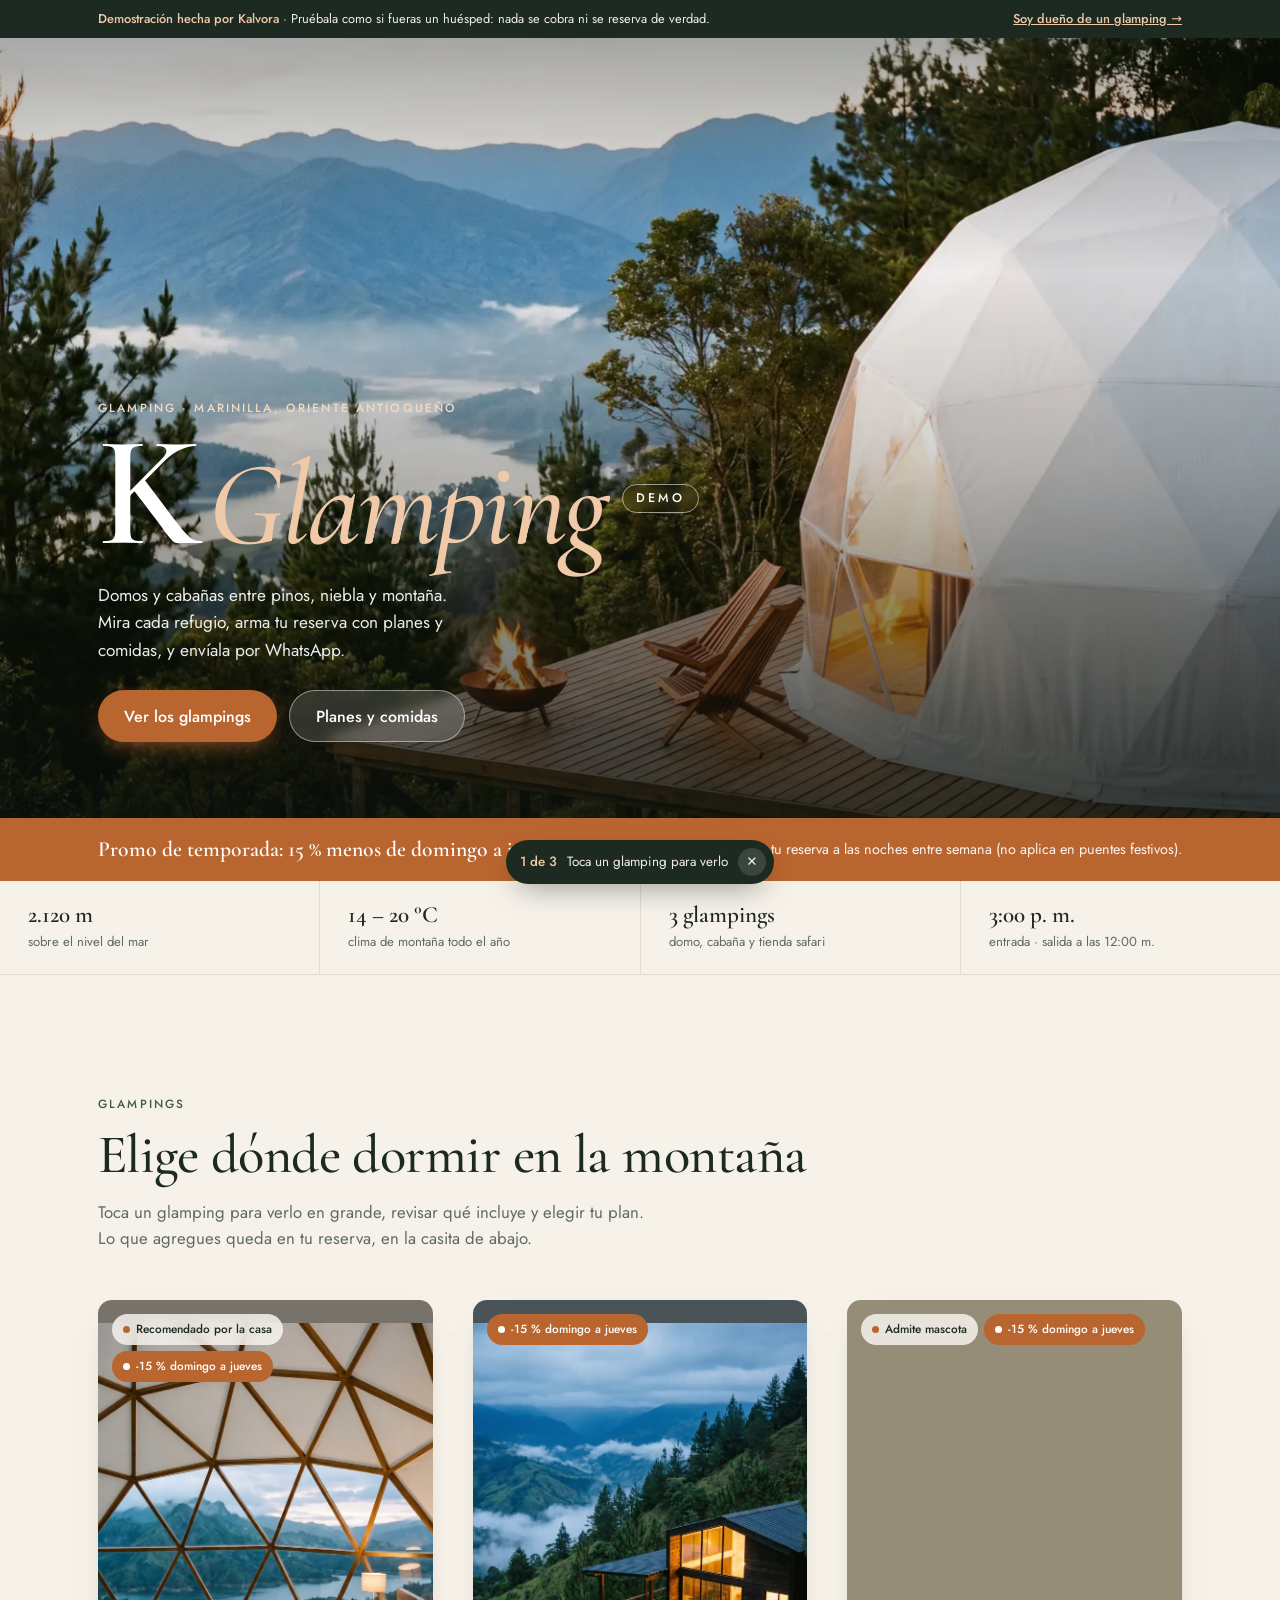
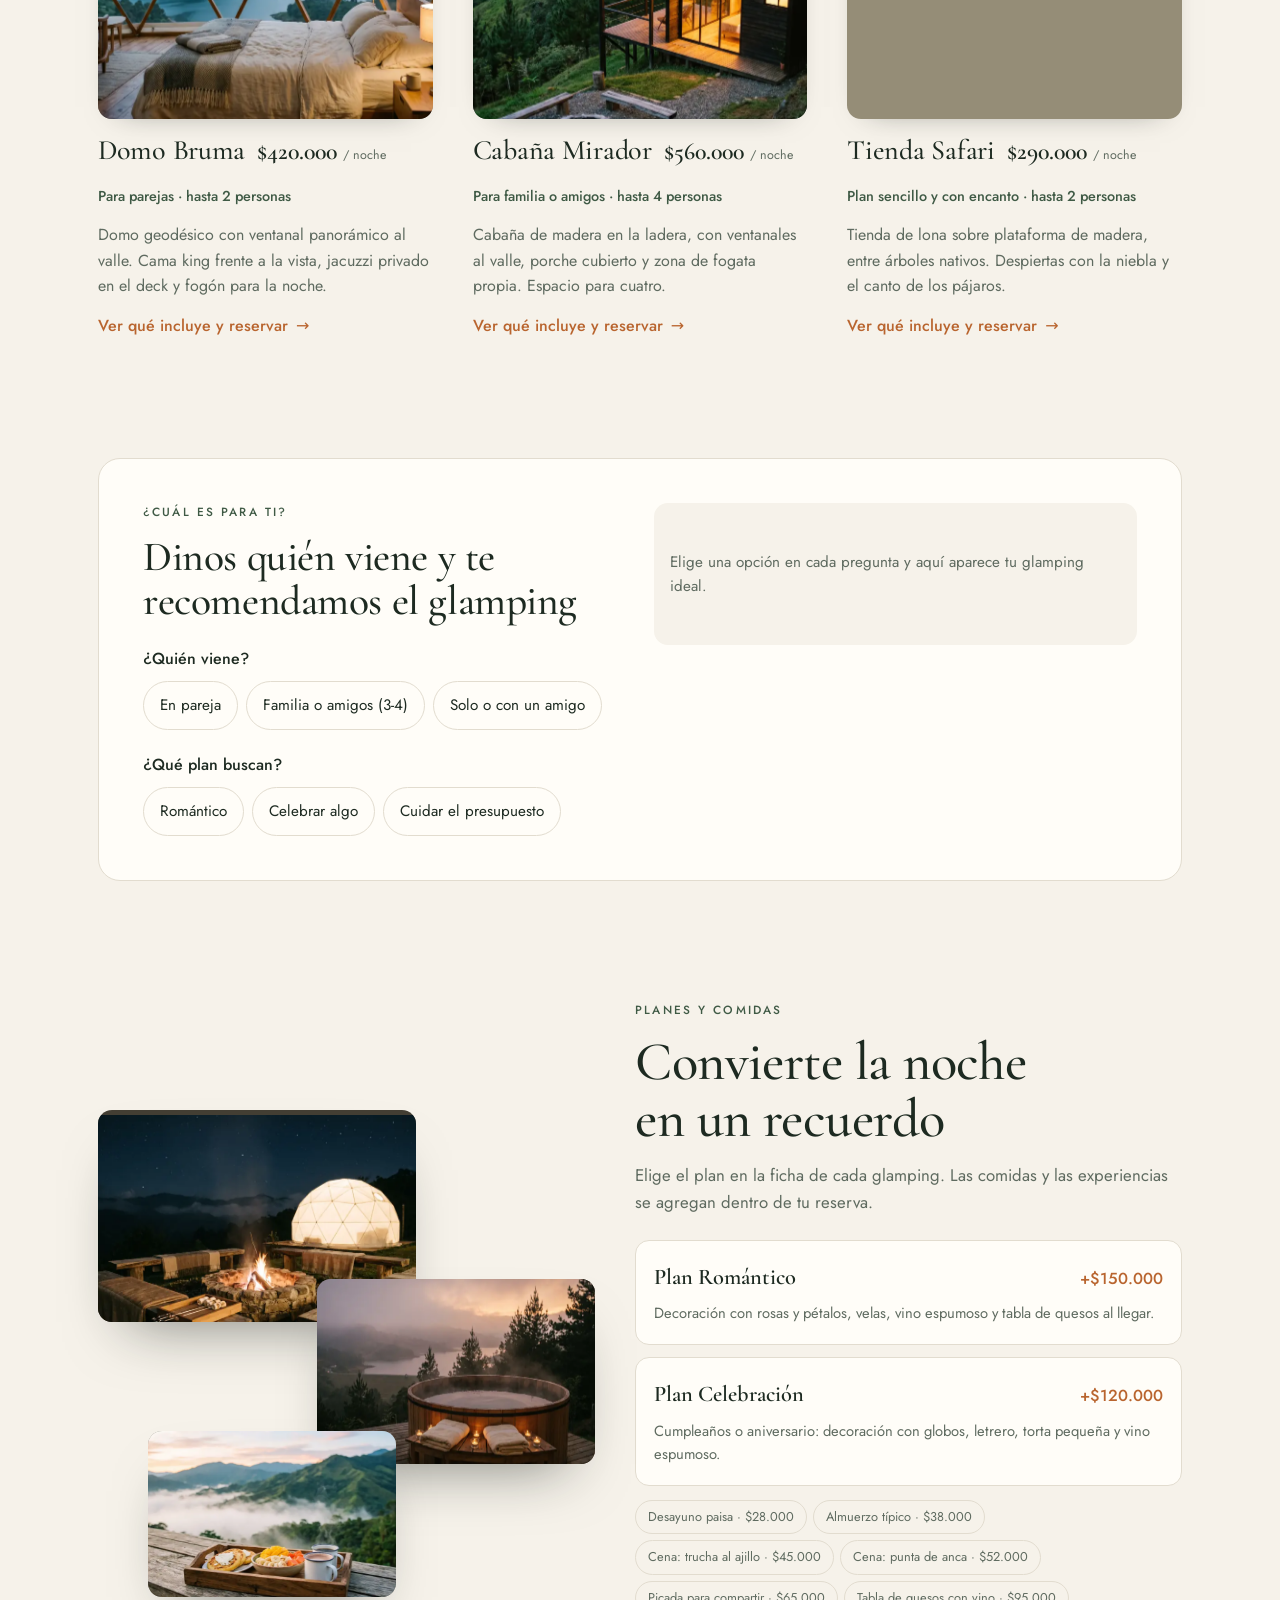
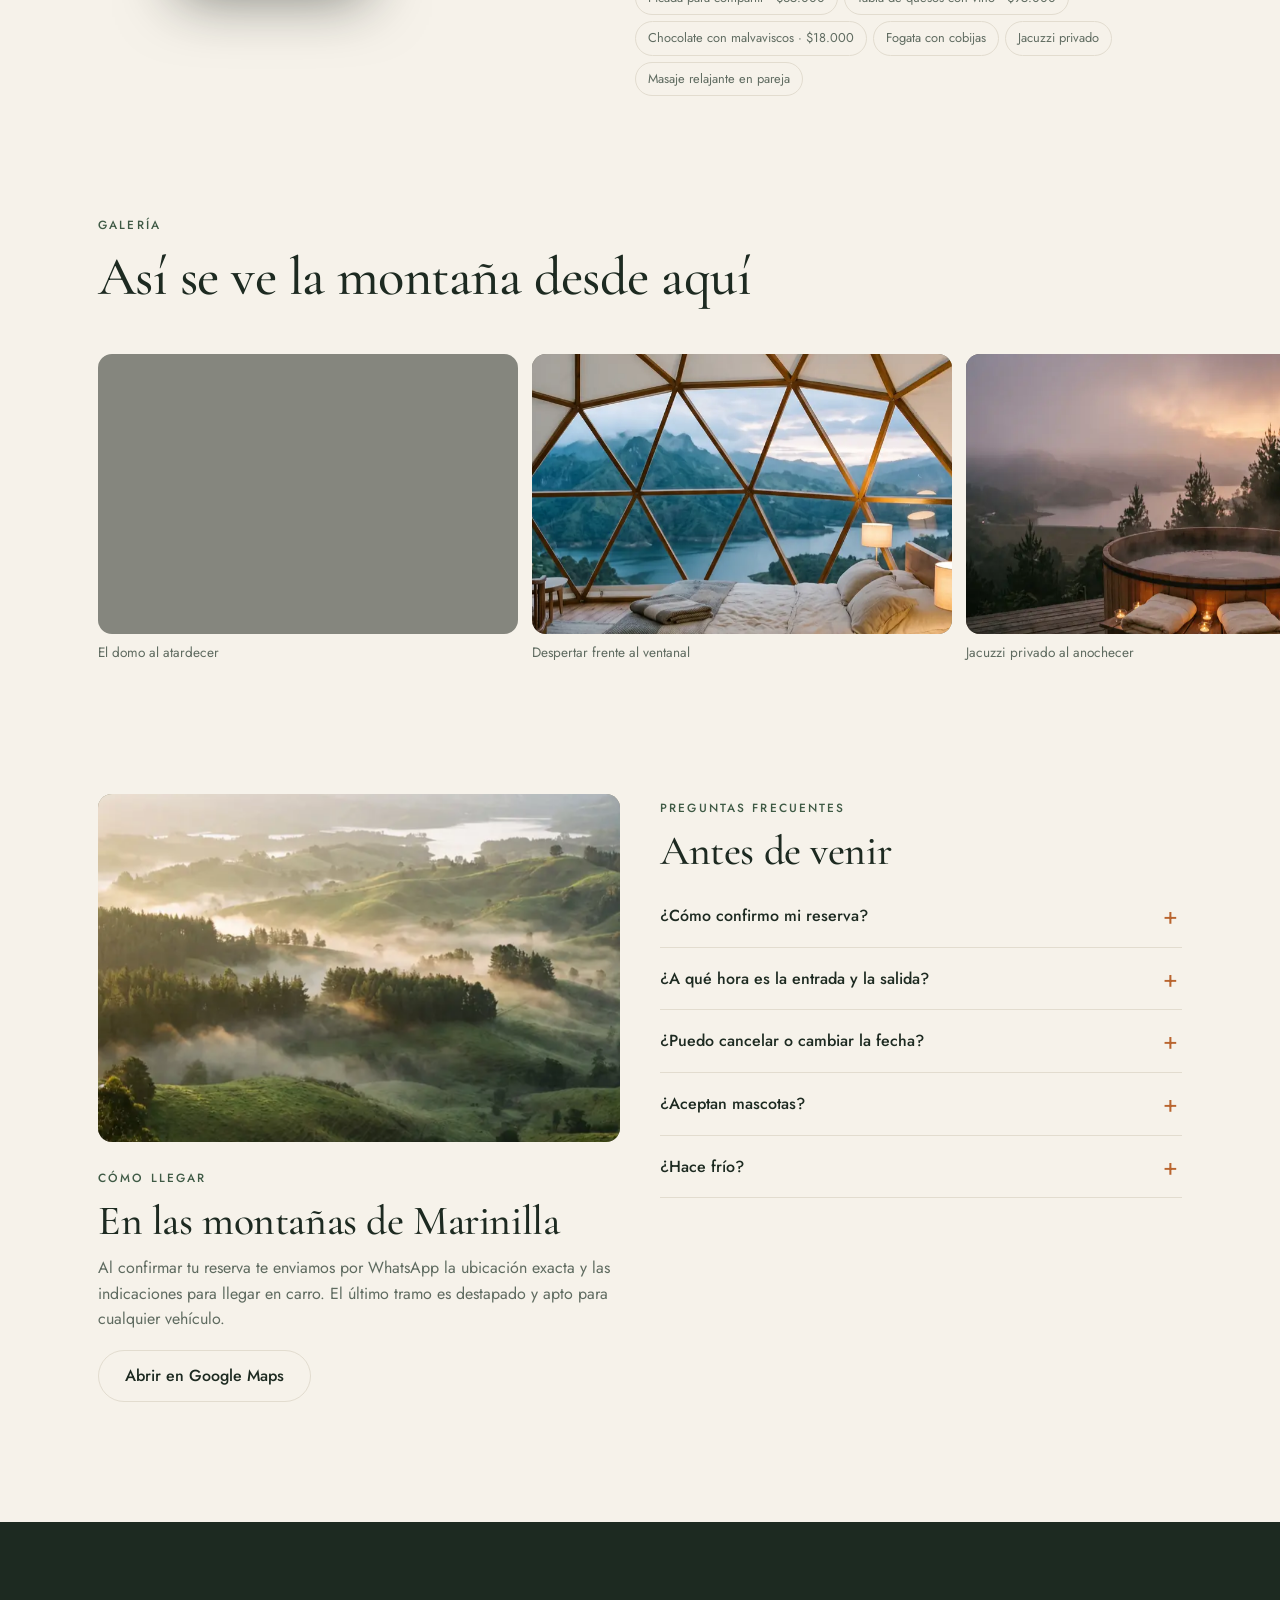
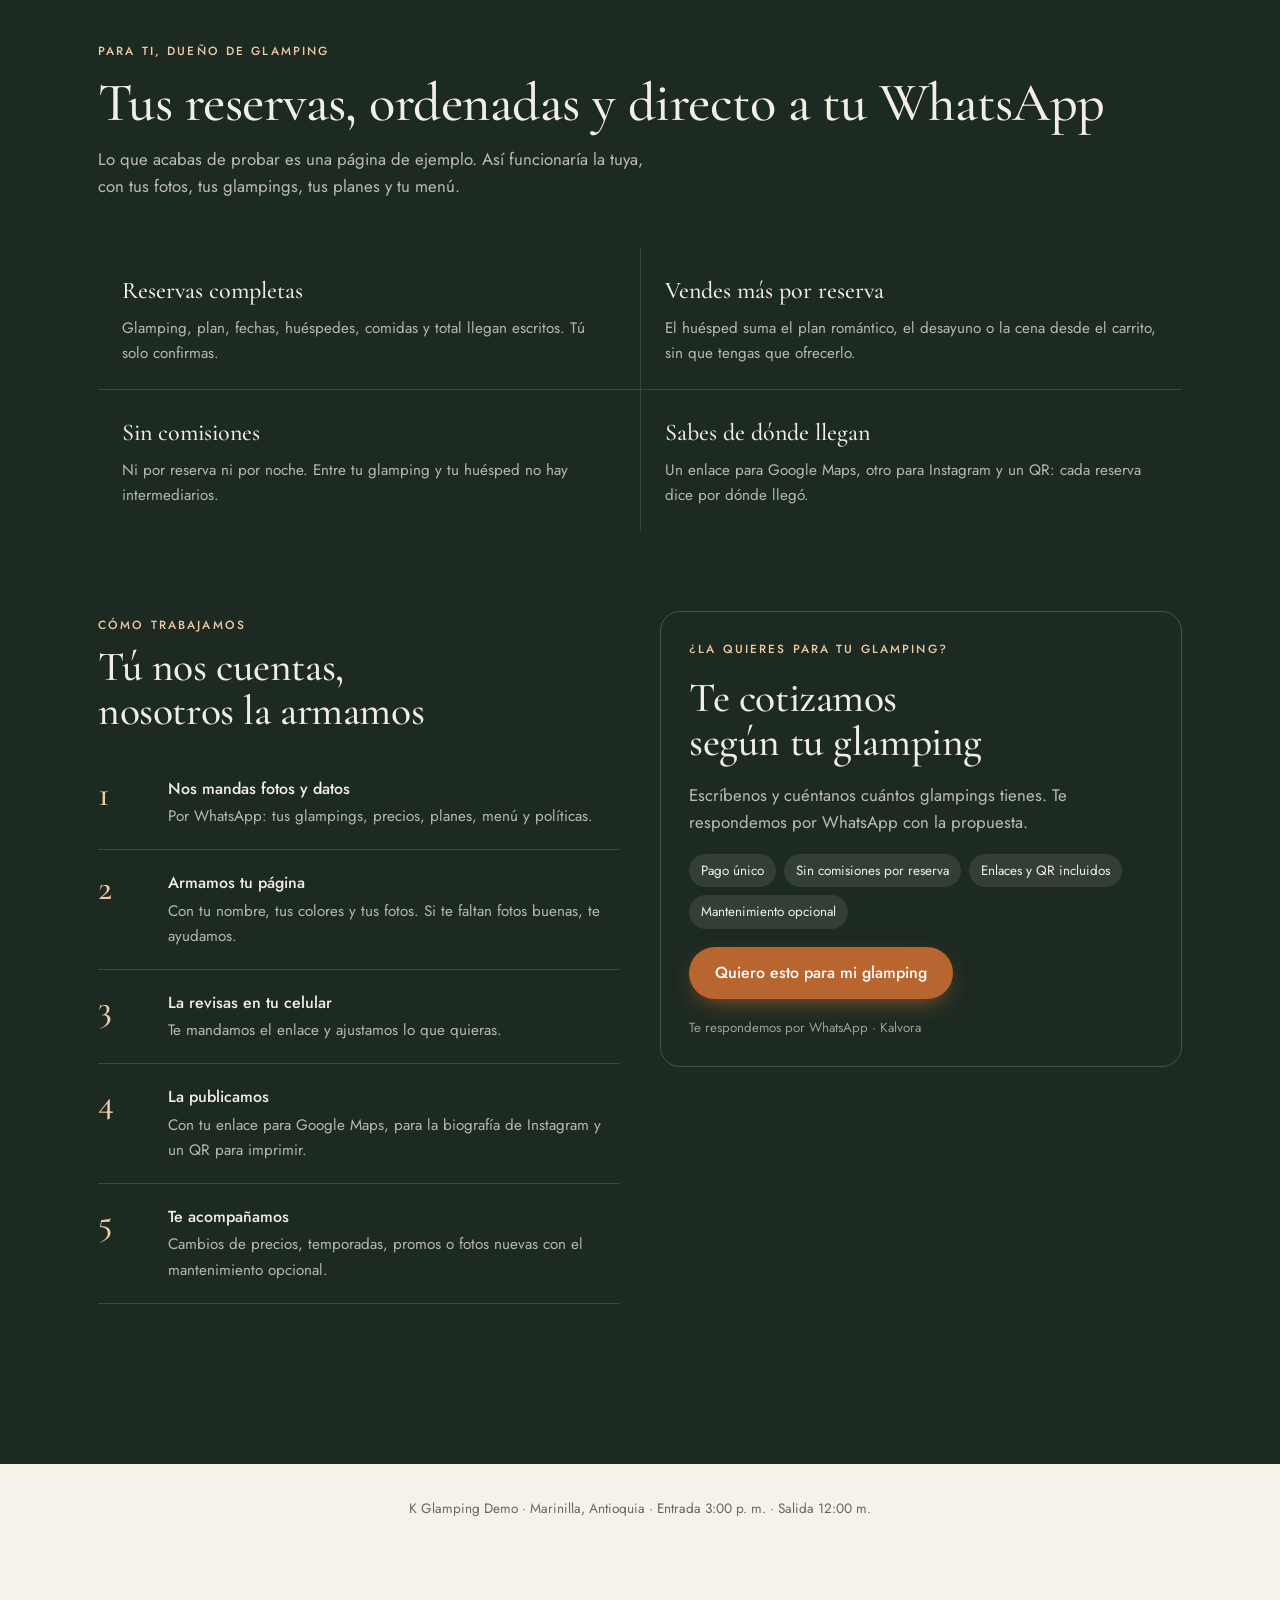
==== index.html @ 1ca3d1c3 "K Glamping Demo" ====
<!doctype html>
<html lang="es">
<head>
<meta charset="utf-8">
<meta name="viewport" content="width=device-width,initial-scale=1,viewport-fit=cover">
<title>K Glamping Demo · Domos y cabañas en Marinilla</title>
<meta name="description" content="Domos y cabañas entre montañas y niebla en Marinilla, Antioquia. Mira cada glamping, arma tu reserva con planes y comidas, y envíala por WhatsApp.">
<meta name="robots" content="noindex">
<meta name="theme-color" content="#1d2a21">
<meta property="og:type" content="website">
<meta property="og:locale" content="es_CO">
<meta property="og:title" content="K Glamping Demo · Domos y cabañas en Marinilla">
<meta property="og:description" content="Domo, cabaña o tienda safari entre pinos y niebla. Elige tu glamping, tu plan y tus comidas, y reserva por WhatsApp.">
<meta property="og:url" content="https://juanj081920-boop.github.io/k-glamping-demo/">
<meta property="og:image" content="https://juanj081920-boop.github.io/k-glamping-demo/fotos/portada-1600.webp">
<meta name="twitter:card" content="summary_large_image">
<link rel="preload" as="image" href="fotos/portada-800.webp" imagesrcset="fotos/portada-800.webp 800w, fotos/portada-1600.webp 1600w" imagesizes="100vw" fetchpriority="high">
<link rel="preload" as="font" type="font/woff2" href="fuentes/cormorant-garamond-latin-500-normal.woff2" crossorigin>
<link rel="preload" as="font" type="font/woff2" href="fuentes/jost-latin-400-normal.woff2" crossorigin>
<style>
@font-face{font-family:'Cormorant';font-weight:500;font-style:normal;font-display:swap;src:url(fuentes/cormorant-garamond-latin-500-normal.woff2) format('woff2')}
@font-face{font-family:'Cormorant';font-weight:500;font-style:italic;font-display:swap;src:url(fuentes/cormorant-garamond-latin-500-italic.woff2) format('woff2')}
@font-face{font-family:'Cormorant';font-weight:600;font-style:normal;font-display:swap;src:url(fuentes/cormorant-garamond-latin-600-normal.woff2) format('woff2')}
@font-face{font-family:'Jost';font-weight:400;font-style:normal;font-display:swap;src:url(fuentes/jost-latin-400-normal.woff2) format('woff2')}
@font-face{font-family:'Jost';font-weight:500;font-style:normal;font-display:swap;src:url(fuentes/jost-latin-500-normal.woff2) format('woff2')}

/* Concepto: vitrina de glampings (papel cálido y verde de montaña); cada uno se levanta y se abre en grande; la reserva vive en un carrito con forma de casita */
:root{
  --bg:#f6f2ea; --surface:#fffdf8; --ink:#1d2a21; --muted:#5f6b60; --line:#e2dccf;
  --forest:#1d2a21; --moss:#3f5a45; --ember:#b9652f; --ember-soft:#f4e4d6; --on-dark:#f3eee4;
  --ok:#2f6b47; --bad:#a3402f; --glass:rgba(255,253,248,.78); --glass-line:rgba(29,42,33,.12);
  --f-display:'Cormorant','Cormorant Garamond',Georgia,'Times New Roman',serif;
  --f-body:'Jost','Segoe UI',system-ui,-apple-system,sans-serif;
  --r:14px; --pad:max(18px,env(safe-area-inset-left,0px)); --padr:max(18px,env(safe-area-inset-right,0px));
  --ease-out:cubic-bezier(.16,1,.3,1); --ease-pop:cubic-bezier(.34,1.56,.64,1);
  color-scheme:light;
}
@media (prefers-color-scheme:dark){:root{
  --bg:#121813; --surface:#1a221c; --ink:#ece6da; --muted:#a3ab9f; --line:#2c372e;
  --moss:#8fb197; --ember:#e08a52; --ember-soft:#3a2618; --ok:#7cc29a; --bad:#ef8a75;
  --glass:rgba(26,34,28,.8); --glass-line:rgba(236,230,218,.14); color-scheme:dark}}
*{box-sizing:border-box}
html{-webkit-text-size-adjust:100%;scroll-behavior:smooth}
body{margin:0;background:var(--bg);color:var(--ink);font:400 16px/1.6 var(--f-body);-webkit-font-smoothing:antialiased;overflow-x:hidden}
body.fijo{overflow:hidden}
img{max-width:100%;display:block}
h1,h2,h3{font-family:var(--f-display);font-weight:500;line-height:1.05;margin:0;text-wrap:balance;letter-spacing:-.01em}
h2{font-size:clamp(2.1rem,7vw,3.4rem)}
h3{font-size:1.75rem}
p{margin:0}
a{color:inherit}
button{font:inherit;color:inherit}
:focus-visible{outline:2px solid var(--ember);outline-offset:3px;border-radius:6px}
.wrap{max-width:1120px;margin:0 auto;padding-left:var(--pad);padding-right:var(--padr)}
.eyebrow{font-size:.74rem;letter-spacing:.18em;text-transform:uppercase;color:var(--moss);font-weight:500}
.lead{color:var(--muted);max-width:56ch;font-size:1.05rem}
section{padding-block:clamp(64px,11vw,120px)}
.head{display:flex;flex-direction:column;gap:14px;margin-bottom:clamp(28px,5vw,48px)}
.btn{display:inline-flex;align-items:center;justify-content:center;gap:10px;min-height:52px;padding:0 26px;border-radius:999px;border:0;cursor:pointer;font-weight:500;text-decoration:none;transition:transform .2s ease,box-shadow .2s ease}
.btn:active{transform:scale(.97)}
.btn-main{background:var(--ember);color:#fff;box-shadow:0 8px 24px -10px var(--ember)}
.btn-ghost{background:rgba(255,255,255,.14);color:#fff;border:1px solid rgba(255,255,255,.45);backdrop-filter:blur(6px)}
.btn-line{background:transparent;border:1px solid var(--line);color:var(--ink)}
.btn-dark{background:var(--forest);color:var(--on-dark)}
.ico{width:20px;height:20px;flex:none}
.chk{list-style:none;margin:0;padding:0;display:grid;gap:8px}
.chk li{display:grid;grid-template-columns:20px 1fr;gap:10px;align-items:start}
.chk li::before{content:"";width:18px;height:18px;margin-top:3px;border-radius:50%;background:var(--ember-soft) url("data:image/svg+xml,%3Csvg xmlns='http://www.w3.org/2000/svg' viewBox='0 0 24 24' fill='none' stroke='%23b9652f' stroke-width='3' stroke-linecap='round' stroke-linejoin='round'%3E%3Cpath d='M6 12.5l4 4L18 8'/%3E%3C/svg%3E") center/12px no-repeat}

/* Barra de demo */
.demo-bar{background:var(--forest);color:var(--on-dark);font-size:.8rem;padding-block:9px;padding-top:calc(9px + env(safe-area-inset-top,0px))}
.demo-bar .wrap{display:flex;justify-content:space-between;align-items:center;gap:12px;flex-wrap:wrap}
.demo-bar b{color:#f0c9a8;font-weight:500}
.demo-bar a{color:#f0c9a8;font-weight:500}

/* Portada */
.hero{position:relative;min-height:min(88svh,780px);display:flex;align-items:flex-end;color:#fff;overflow:hidden;background:#85867e;padding:0}
.hero img{position:absolute;inset:0;width:100%;height:100%;object-fit:cover;object-position:62% 50%;transform:scale(1.06);will-change:transform}
.hero::after{content:"";position:absolute;inset:0;background:linear-gradient(180deg,rgba(10,16,12,.35) 0%,rgba(10,16,12,0) 30%,rgba(10,16,12,.2) 55%,rgba(10,16,12,.8) 100%)}
.hero .wrap{position:relative;z-index:1;width:100%;padding-bottom:76px}  /* deja sitio a la guía flotante de abajo */
.hero .eyebrow{color:#f0dcc6}
.hero h1{font-size:clamp(3.2rem,13vw,7.5rem);margin:10px 0 14px}
.hero h1 em{font-style:italic;color:#f0c9a8}
/* Marca del glamping: una K grande, "Glamping" en cursiva y la etiqueta "Demo" */
.hero h1.marca{display:flex;align-items:baseline;flex-wrap:wrap;gap:0 .08em;letter-spacing:-.02em}
.marca .k{font-weight:600;font-size:1.32em;line-height:.8;text-shadow:0 6px 30px rgba(0,0,0,.25)}
.marca em{font-weight:500}
.marca small{align-self:center;margin-left:.45em;padding:7px 13px;border:1px solid rgba(255,255,255,.55);border-radius:999px;font:500 .78rem/1 var(--f-body);letter-spacing:.24em;text-transform:uppercase;color:#fff;backdrop-filter:blur(6px)}
.hero p{max-width:36ch;font-size:1.08rem;color:rgba(255,255,255,.92)}
.hero .acts{display:flex;gap:12px;flex-wrap:wrap;margin-top:26px}
.promo{background:var(--ember);color:#fff}
.promo .wrap{display:flex;gap:10px 18px;align-items:center;justify-content:space-between;flex-wrap:wrap;padding-block:14px}
.promo strong{font-family:var(--f-display);font-size:1.35rem;font-weight:600}
.promo span{font-size:.9rem;opacity:.92}
.facts{display:grid;grid-template-columns:repeat(2,minmax(0,1fr));gap:1px;background:var(--line);border-bottom:1px solid var(--line)}
.facts div{background:var(--bg);padding:18px var(--padr) 18px var(--pad);display:flex;flex-direction:column;gap:2px}
.facts strong{font-family:var(--f-display);font-size:1.45rem;font-weight:600;line-height:1.1}
.facts span{font-size:.82rem;color:var(--muted)}
@media(min-width:760px){.facts{grid-template-columns:repeat(4,1fr)}.facts div{padding:22px 28px}}

/* Imágenes que flotan */
.float{overflow:hidden;border-radius:var(--r);background:var(--tono,#7d8077);position:relative}
.float img{width:100%;height:100%;object-fit:cover;transform:translate3d(0,var(--y,0px),0) scale(1.14);will-change:transform}

/* Tarjetas de glamping: se inclinan y se levantan */
.cards{display:grid;gap:clamp(40px,6vw,28px);perspective:1100px}
@media(min-width:900px){.cards{grid-template-columns:repeat(3,1fr)}}
.card{min-width:0}
.card-hit{display:flex;flex-direction:column;gap:14px;width:100%;padding:0;border:0;background:none;text-align:left;cursor:pointer;transform-style:preserve-3d;transition:transform .45s var(--ease-out);transform:rotateX(var(--rx,0deg)) rotateY(var(--ry,0deg))}
.card .float{aspect-ratio:4/5;box-shadow:0 10px 30px -22px rgba(20,28,22,.6);transition:box-shadow .45s var(--ease-out)}
.card-hit:hover .float{box-shadow:0 30px 50px -28px rgba(20,28,22,.65)}
.card.lift .card-hit{transform:translateY(-14px) rotateX(7deg) scale(1.03)}
.card.lift .float{box-shadow:0 46px 70px -30px rgba(20,28,22,.7)}
.card-top{display:flex;justify-content:space-between;align-items:baseline;gap:12px}
.price{font-family:var(--f-display);font-size:1.5rem;font-weight:600;white-space:nowrap}
.price small{font-family:var(--f-body);font-size:.78rem;color:var(--muted);font-weight:400}
.for{color:var(--moss);font-size:.9rem;font-weight:500}
.card p.desc{color:var(--muted)}
.ver{display:inline-flex;align-items:center;gap:8px;font-weight:500;color:var(--ember)}
.ver::after{content:"→";transition:transform .3s}
.card-hit:hover .ver::after{transform:translateX(4px)}
.badges{position:absolute;top:14px;left:14px;right:14px;z-index:1;display:flex;flex-wrap:wrap;gap:6px}
.badge{background:var(--glass);color:var(--ink);font-size:.74rem;font-weight:500;padding:6px 11px;border-radius:999px;backdrop-filter:blur(10px);display:inline-flex;align-items:center;gap:6px}
.badge::before{content:"";width:7px;height:7px;border-radius:50%;background:var(--ember)}
.badge.hot{background:var(--ember);color:#fff}
.badge.hot::before{background:#fff}

/* Recomendador */
.quiz{background:var(--surface);border:1px solid var(--line);border-radius:22px;padding:clamp(22px,5vw,44px);display:grid;gap:28px}
@media(min-width:900px){.quiz{grid-template-columns:1fr 1fr;align-items:start}}
.q{display:flex;flex-direction:column;border:0;margin:0;padding:0}
.q legend{font-weight:500;margin-bottom:10px;padding:0}
.opts{display:flex;flex-wrap:wrap;gap:8px}
.opt{position:relative}
.opt input{position:absolute;opacity:0;pointer-events:none}
.opt span{display:block;padding:11px 16px;border-radius:999px;border:1px solid var(--line);cursor:pointer;transition:all .2s ease;font-size:.95rem}
.opt input:checked+span{background:var(--forest);border-color:var(--forest);color:var(--on-dark)}
.opt input:focus-visible+span{outline:2px solid var(--ember);outline-offset:2px}
.result{display:grid;grid-template-columns:110px 1fr;gap:16px;align-items:center;padding:16px;border-radius:var(--r);background:var(--bg);min-height:142px}
.result .float{aspect-ratio:4/5}
.result h3{font-size:1.6rem;margin:4px 0}
.result p{color:var(--muted);font-size:.92rem}
.result .btn{min-height:42px;padding:0 18px;margin-top:10px;font-size:.9rem}
.result.vacio{display:flex;color:var(--muted);font-size:.95rem}

/* Planes y comidas (vitrina) */
.exp{display:grid;gap:40px;align-items:center}
@media(min-width:900px){.exp{grid-template-columns:1fr 1.1fr}}
.collage{position:relative;aspect-ratio:1/1;max-width:560px;width:100%;margin:0 auto}
.collage .float{position:absolute;box-shadow:0 30px 60px -30px rgba(20,28,22,.55)}
.collage .c1{width:64%;aspect-ratio:3/2;top:2%;left:0}
.collage .c2{width:56%;aspect-ratio:3/2;top:36%;right:0;z-index:1}
.collage .c3{width:50%;aspect-ratio:3/2;bottom:0;left:10%;z-index:2}
.planes{display:grid;gap:12px;margin-top:24px}
.plan-v{padding:18px;border:1px solid var(--line);border-radius:var(--r);background:var(--surface);display:flex;flex-direction:column;gap:8px}
.plan-v .t{display:flex;justify-content:space-between;gap:12px;align-items:baseline}
.plan-v strong{font-family:var(--f-display);font-size:1.4rem;font-weight:600}
.plan-v span.p{color:var(--ember);font-weight:500;white-space:nowrap}
.plan-v p{color:var(--muted);font-size:.92rem}
.menu-v{display:flex;flex-wrap:wrap;gap:6px;margin-top:14px}
.chip{font-size:.8rem;padding:6px 12px;border-radius:999px;border:1px solid var(--line);color:var(--muted)}

/* Galería */
.strip{display:flex;gap:14px;overflow-x:auto;scroll-snap-type:x mandatory;padding-bottom:10px;padding-left:var(--pad);padding-right:var(--padr);scroll-padding-left:var(--pad);scrollbar-width:thin}
.strip figure{margin:0;flex:0 0 min(78vw,420px);scroll-snap-align:start}
.strip .float{aspect-ratio:3/2}
.strip figcaption{font-size:.85rem;color:var(--muted);margin-top:8px}
@media(min-width:1120px){.strip{padding-left:calc((100vw - 1120px)/2 + 18px);scroll-padding-left:calc((100vw - 1120px)/2 + 18px)}}

/* Ubicación y preguntas */
.two{display:grid;gap:40px}
@media(min-width:900px){.two{grid-template-columns:1fr 1fr;align-items:start}}
.place .float{aspect-ratio:3/2;margin-bottom:22px}
.place p{color:var(--muted);margin-bottom:18px}
details{border-bottom:1px solid var(--line)}
summary{list-style:none;cursor:pointer;padding:18px 36px 18px 0;font-weight:500;position:relative}
summary::-webkit-details-marker{display:none}
summary::after{content:"+";position:absolute;right:4px;top:12px;font-size:1.5rem;font-weight:300;color:var(--ember);transition:transform .25s}
details[open] summary::after{transform:rotate(45deg)}
details p{color:var(--muted);padding-bottom:18px;max-width:60ch}

/* Para el dueño */
.owner{background:var(--forest);color:var(--on-dark)}
.owner .eyebrow{color:#f0c9a8}
.owner .lead{color:rgba(243,238,228,.75)}
.benefits{display:grid;gap:1px;background:rgba(243,238,228,.14);border-radius:18px;overflow:hidden;margin-bottom:clamp(48px,8vw,80px)}
@media(min-width:700px){.benefits{grid-template-columns:1fr 1fr}}
.benefits div{background:var(--forest);padding:24px;display:flex;flex-direction:column;gap:6px}
.benefits strong{font-family:var(--f-display);font-size:1.5rem;font-weight:500}
.benefits span{color:rgba(243,238,228,.72);font-size:.95rem}
.steps{list-style:none;margin:0 0 40px;padding:0;display:grid;counter-reset:s}
.steps li{display:grid;grid-template-columns:56px 1fr;gap:14px;padding:20px 0;border-bottom:1px solid rgba(243,238,228,.14);counter-increment:s}
.steps li::before{content:counter(s);font-family:var(--f-display);font-size:2.2rem;line-height:1;color:#f0c9a8}
.steps strong{display:block;font-weight:500;margin-bottom:2px}
.steps span{color:rgba(243,238,228,.72);font-size:.95rem}
.close{display:flex;flex-direction:column;gap:18px;align-items:flex-start;padding:28px;border:1px solid rgba(243,238,228,.2);border-radius:20px}
.close h3{font-size:clamp(1.9rem,5vw,2.6rem)}
.close ul{margin:0;padding:0;list-style:none;display:flex;flex-wrap:wrap;gap:8px}
.close li{font-size:.84rem;padding:6px 12px;border-radius:999px;background:rgba(243,238,228,.1)}
.close small{color:rgba(243,238,228,.6)}
footer{padding-block:34px calc(110px + env(safe-area-inset-bottom,0px));font-size:.85rem;color:var(--muted);text-align:center}

/* Ficha del glamping (dialog nativo) */
dialog{padding:0;border:0;color:var(--ink);background:var(--surface)}
dialog::backdrop{background:rgba(8,12,9,.6);backdrop-filter:blur(6px)}
dialog[open]::backdrop{animation:velo .3s ease}
@keyframes velo{from{opacity:0}}
#ficha{width:min(94vw,560px);max-height:92dvh;border-radius:24px;overflow:auto;overscroll-behavior:contain}
#ficha[open]{animation:abre .5s var(--ease-out)}
@keyframes abre{from{opacity:0;transform:translateY(40px) scale(.94) rotateX(8deg)}}
@media(max-width:600px){
  #ficha{width:100%;max-width:100%;margin:auto 0 0;border-radius:24px 24px 0 0;max-height:94dvh}
  #ficha[open]{animation:sube .5s var(--ease-out)}
  @keyframes sube{from{transform:translateY(100%)}}
}
.f-img{position:relative;aspect-ratio:4/3;background:var(--tono,#7d8077);overflow:hidden}
.f-img img{width:100%;height:100%;object-fit:cover;animation:zoom 1.2s var(--ease-out)}
@keyframes zoom{from{transform:scale(1.12)}}
.f-img .badges{top:auto;bottom:14px}
.x{position:absolute;right:12px;top:12px;z-index:3;width:44px;height:44px;border-radius:50%;border:1px solid rgba(255,255,255,.3);background:rgba(10,14,11,.45);backdrop-filter:blur(14px);color:#fff;font-size:1.2rem;cursor:pointer}
.f-body{padding:22px 22px 8px;display:flex;flex-direction:column;gap:18px}
.f-body h2{font-size:2.4rem}
.f-body .desc{color:var(--muted)}
.f-sub{font-size:.8rem;letter-spacing:.14em;text-transform:uppercase;color:var(--moss);font-weight:500;margin-bottom:10px}
.plan{position:relative;display:grid;grid-template-columns:22px 1fr auto;gap:12px;align-items:start;padding:14px;border:1px solid var(--line);border-radius:var(--r);cursor:pointer;background:var(--bg);transition:border-color .2s,transform .15s}
.plan:active{transform:scale(.99)}
.plan input{position:absolute;opacity:0}
.plan .dot{width:20px;height:20px;border-radius:50%;border:1.5px solid var(--line);margin-top:3px;transition:all .2s}
.plan:has(input:checked){border-color:var(--ember);box-shadow:0 0 0 1px var(--ember)}
.plan:has(input:checked) .dot{border:6px solid var(--ember)}
.plan:has(input:focus-visible){outline:2px solid var(--ember);outline-offset:2px}
.plan strong{font-weight:500;display:block}
.plan small{color:var(--muted);font-size:.84rem;display:block}
.plan .pp{font-size:.9rem;white-space:nowrap;font-variant-numeric:tabular-nums}
.planes-f{display:grid;gap:10px}
.f-pie{position:sticky;bottom:0;display:flex;gap:12px;align-items:center;padding:14px 22px calc(14px + env(safe-area-inset-bottom,0px));border-top:1px solid var(--line);background:var(--glass);backdrop-filter:blur(16px) saturate(1.4)}
.f-pie .btn{flex:1;min-width:0;flex-direction:column;gap:0;min-height:58px;line-height:1.2}
.f-pie .btn small{font-weight:400;font-size:.8rem;opacity:.9}
.stepper{display:inline-flex;align-items:center;border:1px solid var(--line);border-radius:999px;background:var(--bg);flex:none}
.stepper button{width:42px;height:42px;border:0;background:transparent;font-size:1.25rem;cursor:pointer;border-radius:50%}
.stepper button:disabled{opacity:.3;cursor:default}
.stepper output{min-width:30px;text-align:center;font-weight:500;font-variant-numeric:tabular-nums}
.hues{display:flex;align-items:center;justify-content:space-between;gap:12px}
.hues small{color:var(--muted)}

/* Barra flotante con la casita */
.barra{position:fixed;left:50%;bottom:calc(14px + env(safe-area-inset-bottom,0px));z-index:30;transform:translateX(-50%);width:min(calc(100% - 32px),460px);display:flex;align-items:center;gap:12px;min-height:60px;padding:0 8px;border-radius:999px;background:var(--glass);border:1px solid var(--glass-line);backdrop-filter:blur(18px) saturate(1.6);box-shadow:0 18px 40px -12px rgba(0,0,0,.45);cursor:pointer;animation:entraBarra .5s var(--ease-pop);color:var(--ink)}
@keyframes entraBarra{from{transform:translate(-50%,130%)}}
.casa{position:relative;width:46px;height:46px;border-radius:50%;display:grid;place-items:center;overflow:hidden;background:var(--ember-soft);isolation:isolate;flex:none}
.casa svg{width:24px;height:24px;position:relative;z-index:1}
.nivel{position:absolute;inset:auto 0 0 0;height:calc(var(--nivel,0) * 100%);background:var(--ember);transition:height .6s var(--ease-pop);z-index:0}
.nivel::before{content:"";position:absolute;left:-25%;right:-25%;top:-5px;height:10px;border-radius:45%;background:var(--ember);animation:ola 2.4s linear infinite}
@keyframes ola{to{transform:translateX(18%)}}
.barra .n{position:absolute;right:-2px;top:-2px;z-index:2;min-width:20px;height:20px;border-radius:999px;background:var(--forest);color:var(--on-dark);font:500 .72rem/20px var(--f-body);text-align:center;padding:0 5px;box-shadow:0 0 0 2px var(--surface)}
.barra .txt{flex:1;font-weight:500;text-align:left;line-height:1.2}
.barra .txt small{display:block;color:var(--muted);font-weight:400;font-size:.76rem}
.barra .tot{padding:10px 16px;border-radius:999px;background:var(--ember);color:#fff;font-weight:500;font-variant-numeric:tabular-nums;white-space:nowrap}
.rebote{animation:rebote .55s var(--ease-pop)}
@keyframes rebote{30%{transform:scale(1.28) rotate(-8deg)}60%{transform:scale(.92) rotate(4deg)}}
.vuelo{position:fixed;left:0;top:0;z-index:60;width:64px;height:64px;border-radius:50%;overflow:hidden;pointer-events:none;box-shadow:0 10px 30px rgba(0,0,0,.35),0 0 0 3px var(--ember)}
.vuelo img{width:100%;height:100%;object-fit:cover}

/* Carrito "Mi reserva" */
.fondo{position:fixed;inset:0;z-index:35;background:rgba(8,12,9,.55);opacity:0;pointer-events:none;transition:opacity .3s}
.fondo.on{opacity:1;pointer-events:auto}
.cart{position:fixed;inset:auto 0 0 0;z-index:40;max-height:94dvh;overflow:auto;overscroll-behavior:contain;border-radius:24px 24px 0 0;background:var(--surface);transform:translateY(105%);visibility:hidden;transition:transform .4s var(--ease-out),visibility 0s .4s}
.cart.open{transform:none;visibility:visible;transition:transform .4s var(--ease-out)}
@media(min-width:900px){.cart{inset:0 0 0 auto;width:460px;max-height:none;border-radius:24px 0 0 24px;transform:translateX(105%)}}
.cart-h{position:sticky;top:0;z-index:2;display:flex;justify-content:space-between;align-items:center;gap:12px;padding:18px 20px;background:var(--glass);backdrop-filter:blur(16px);border-bottom:1px solid var(--line)}
.cart-h h2{font-size:2rem;display:flex;align-items:center;gap:10px}
.cart-h h2 svg{width:26px;height:26px;color:var(--ember)}
.cart-h .x{position:static;background:var(--bg);color:var(--ink);border-color:var(--line);backdrop-filter:none}
.cart-b{padding:6px 20px 20px}
.blk{padding:20px 0;border-bottom:1px solid var(--line);display:flex;flex-direction:column;gap:12px}
.blk:last-child{border-bottom:0}
.blk-t{display:flex;align-items:baseline;justify-content:space-between;gap:12px}
.blk-t b{font-family:var(--f-display);font-size:1.5rem;font-weight:600}
.blk-t small{color:var(--muted);font-size:.82rem}
.linea{display:grid;grid-template-columns:64px 1fr auto;gap:12px;align-items:center}
.linea img{width:64px;height:64px;border-radius:12px;object-fit:cover}
.linea strong{display:block;font-weight:500}
.linea small{display:block;color:var(--muted);font-size:.82rem;line-height:1.35}
.linea .acc{display:flex;gap:10px;margin-top:4px}
.linea .acc button{border:0;background:none;padding:0;color:var(--ember);font-size:.82rem;cursor:pointer;text-decoration:underline}
.linea .lp{font-variant-numeric:tabular-nums;font-size:.92rem;text-align:right;white-space:nowrap}
.vacio-c{color:var(--muted);font-size:.95rem}
.cal{border:1px solid var(--line);border-radius:var(--r);padding:12px;background:var(--bg)}
.cal-h{display:flex;justify-content:space-between;align-items:center;margin-bottom:8px}
.cal-h strong{font-family:var(--f-display);font-size:1.3rem;font-weight:600}
.cal-h button{width:38px;height:38px;border-radius:50%;border:1px solid var(--line);background:var(--surface);cursor:pointer;font-size:1.1rem}
.cal-h button:disabled{opacity:.3;cursor:default}
.grid7{display:grid;grid-template-columns:repeat(7,1fr);gap:3px;text-align:center}
.grid7 .dw{font-size:.7rem;color:var(--muted);text-transform:uppercase;padding:4px 0}
.d{aspect-ratio:1;border:0;background:transparent;border-radius:10px;cursor:pointer;font-size:.9rem;position:relative;font-variant-numeric:tabular-nums;color:var(--ink)}
.d:hover:not(:disabled){background:var(--ember-soft)}
.d:disabled{cursor:default;color:var(--muted);opacity:.45}
.d.oc{text-decoration:line-through;opacity:.55}
.d.pu::after{content:"";position:absolute;bottom:4px;left:50%;width:4px;height:4px;margin-left:-2px;border-radius:50%;background:var(--ember)}
.d.in{background:var(--ember-soft);border-radius:0}
.d.ini,.d.fin{background:var(--ember);color:#fff;opacity:1}
.d.ini{border-radius:10px 0 0 10px}.d.fin{border-radius:0 10px 10px 0}.d.ini.solo{border-radius:10px}
.legend{display:flex;flex-wrap:wrap;gap:14px;font-size:.76rem;color:var(--muted);margin-top:8px}
.legend i{display:inline-block;width:8px;height:8px;border-radius:50%;margin-right:6px;vertical-align:middle;background:var(--ember)}
.msg{font-size:.86rem;min-height:1.3em;color:var(--muted)}
.msg.bad{color:var(--bad)}.msg.ok{color:var(--ok)}
.item{display:grid;grid-template-columns:1fr auto;gap:12px;align-items:center;padding:10px 0;border-top:1px dashed var(--line)}
.item:first-of-type{border-top:0}
.item strong{font-weight:500;display:block}
.item small{display:block;color:var(--muted);font-size:.82rem}
.item .stepper button{width:38px;height:38px}
.tog{position:relative;display:grid;grid-template-columns:22px 1fr auto;gap:12px;align-items:center;padding:10px 0;border-top:1px dashed var(--line);cursor:pointer}
.tog:first-of-type{border-top:0}
.tog input{position:absolute;opacity:0}
.tog .box{width:20px;height:20px;border-radius:6px;border:1.5px solid var(--line);display:grid;place-items:center;transition:all .2s}
.tog .box svg{width:13px;height:13px;opacity:0}
.tog:has(input:checked) .box{background:var(--ember);border-color:var(--ember)}
.tog:has(input:checked) .box svg{opacity:1}
.tog:has(input:focus-visible) .box{outline:2px solid var(--ember);outline-offset:2px}
.tog strong{font-weight:500;display:block}
.tog small{color:var(--muted);font-size:.82rem}
.tog .pp,.item .pp{font-size:.88rem;white-space:nowrap;font-variant-numeric:tabular-nums}
.nota-inc{font-size:.82rem;color:var(--ok);background:color-mix(in srgb,var(--ok) 10%,transparent);padding:8px 12px;border-radius:10px}
.field{display:flex;flex-direction:column;gap:6px}
.field label{font-size:.86rem;color:var(--muted)}
.field input,.field textarea{font:inherit;color:var(--ink);background:var(--bg);border:1px solid var(--line);border-radius:12px;padding:12px 14px;min-height:48px;width:100%}
.field textarea{min-height:76px;resize:vertical}
.field input:focus,.field textarea:focus{outline:none;border-color:var(--ember);box-shadow:0 0 0 3px var(--ember-soft)}
.res{background:var(--forest);color:var(--on-dark);border-radius:18px;padding:18px;display:flex;flex-direction:column;gap:8px;font-variant-numeric:tabular-nums}
.res .row{display:flex;justify-content:space-between;gap:12px;font-size:.9rem}
.res .row span:first-child{color:rgba(243,238,228,.72)}
.res .row.desc span:last-child{color:#9fd6b1}
.res hr{border:0;border-top:1px solid rgba(243,238,228,.16);margin:4px 0;width:100%}
.res .total{display:flex;justify-content:space-between;align-items:flex-end}
.res .total b{font-family:var(--f-display);font-size:2.1rem;font-weight:600;line-height:1}
.res small{color:rgba(243,238,228,.65);font-size:.78rem}
.cart-f{position:sticky;bottom:0;padding:14px 20px calc(14px + env(safe-area-inset-bottom,0px));background:var(--glass);backdrop-filter:blur(16px);border-top:1px solid var(--line)}
.cart-f .btn{width:100%}
.err{color:var(--bad);font-size:.86rem;margin-bottom:8px}

/* Sugerencia tras agregar */
.oferta{position:fixed;left:50%;bottom:calc(88px + env(safe-area-inset-bottom,0px));z-index:31;transform:translateX(-50%);width:min(calc(100% - 32px),460px);background:var(--glass);border:1px solid var(--glass-line);backdrop-filter:blur(18px);border-radius:18px;padding:14px;display:grid;grid-template-columns:52px 1fr;gap:12px;align-items:center;box-shadow:0 18px 40px -14px rgba(0,0,0,.45);animation:entraOferta .45s var(--ease-pop)}
@keyframes entraOferta{from{opacity:0;transform:translate(-50%,24px) scale(.96)}}
.oferta img{width:52px;height:52px;border-radius:12px;object-fit:cover}
.oferta p{font-size:.92rem;line-height:1.35}
.oferta .acts{grid-column:1/-1;display:flex;gap:8px}
.oferta .btn{min-height:40px;padding:0 16px;font-size:.88rem;flex:1}

/* Guía de la demo */
[hidden]{display:none!important}
.guia{position:fixed;left:50%;bottom:calc(16px + env(safe-area-inset-bottom,0px));z-index:32;transform:translateX(-50%);display:flex;align-items:center;gap:10px;max-width:calc(100% - 32px);padding:8px 8px 8px 14px;border-radius:999px;background:var(--forest);color:var(--on-dark);font-size:.84rem;box-shadow:0 12px 30px -12px rgba(0,0,0,.5);animation:entraGuia .5s var(--ease-pop)}
@keyframes entraGuia{from{opacity:0;transform:translate(-50%,20px)}}
.guia.sobre-barra{bottom:calc(88px + env(safe-area-inset-bottom,0px))}
.guia b{color:#f0c9a8;font-weight:500;white-space:nowrap}
.guia span{white-space:nowrap;overflow:hidden;text-overflow:ellipsis}
.guia-in{margin:16px 0 0;padding:10px 14px;border-radius:12px;background:var(--forest);color:var(--on-dark);font-size:.86rem}
.guia-in b{color:#f0c9a8;font-weight:500}
.guia button{width:28px;height:28px;border-radius:50%;border:0;background:rgba(243,238,228,.14);color:inherit;cursor:pointer;flex:none}

/* Demostración: así llega al WhatsApp */
#demo{width:min(94vw,440px);max-height:94dvh;border-radius:22px;overflow:auto}
#demo[open]{animation:abre .45s var(--ease-out)}
.demo-h{padding:20px 20px 14px}
.demo-h h3{font-size:1.7rem;margin:6px 0}
.demo-h p{color:var(--muted);font-size:.9rem}
.wa{margin:0 14px;border-radius:16px;overflow:hidden;border:1px solid var(--line)}
.wa-top{display:flex;align-items:center;gap:10px;padding:10px 14px;background:#075E54;color:#fff;font-size:.88rem}
.wa-top i{width:34px;height:34px;border-radius:50%;background:#dfe5e7;color:#075E54;display:grid;place-items:center;font-style:normal;font-family:var(--f-display);font-weight:600}
.wa-top small{display:block;opacity:.75;font-size:.72rem}
.wa-fondo{padding:14px 12px 16px;background:#e5ddd5 radial-gradient(rgba(0,0,0,.05) 1px,transparent 1.2px) 0 0/14px 14px;max-height:42dvh;overflow:auto}
.burbuja{margin-left:auto;max-width:94%;background:#d9fdd3;color:#111b21;border-radius:12px 4px 12px 12px;padding:9px 12px 20px;font:400 .84rem/1.5 system-ui,sans-serif;white-space:pre-wrap;position:relative;box-shadow:0 1px .5px rgba(0,0,0,.13)}
.burbuja time{position:absolute;right:10px;bottom:4px;font-size:.66rem;color:#667781}
.demo-f{padding:16px 20px 20px;display:flex;flex-direction:column;gap:10px}
.demo-f .btn{width:100%}
.demo-f .link{background:none;border:0;color:var(--muted);text-decoration:underline;cursor:pointer;padding:6px}

/* Revelado al hacer scroll */
.js .rv{opacity:0;transform:translateY(26px);transition:opacity .8s ease,transform .8s cubic-bezier(.2,.7,.2,1)}
.js .rv.in{opacity:1;transform:none}
@media (prefers-reduced-motion:reduce){
  html{scroll-behavior:auto}
  .js .rv{opacity:1;transform:none;transition:none}
  .float img,.hero img{transform:scale(1.02)!important}
  *,*::before,*::after{animation-duration:.01ms!important;transition-duration:.01ms!important}
}
</style>
</head>
<body>
<script>document.documentElement.classList.add('js')</script>

<div class="demo-bar"><div class="wrap"><span><b>Demostración hecha por Kalvora</b> · Pruébala como si fueras un huésped: nada se cobra ni se reserva de verdad.</span><a href="#duenos">Soy dueño de un glamping →</a></div></div>

<header class="hero">
  <img src="fotos/portada-800.webp" srcset="fotos/portada-800.webp 800w, fotos/portada-1600.webp 1600w" sizes="100vw" width="1600" height="1073" alt="Domo blanco con deck de madera y fogata frente a las montañas con niebla" fetchpriority="high" data-hero>
  <div class="wrap">
    <span class="eyebrow">Glamping · Marinilla, Oriente antioqueño</span>
    <h1 class="marca" aria-label="K Glamping Demo"><span class="k">K</span><em>Glamping</em><small>Demo</small></h1>
    <p>Domos y cabañas entre pinos, niebla y montaña. Mira cada refugio, arma tu reserva con planes y comidas, y envíala por WhatsApp.</p>
    <div class="acts">
      <a class="btn btn-main" href="#glampings">Ver los glampings</a>
      <a class="btn btn-ghost" href="#planes">Planes y comidas</a>
    </div>
  </div>
</header>
<div class="promo"><div class="wrap"><strong>Promo de temporada: 15 % menos de domingo a jueves</strong><span>Se aplica sola en tu reserva a las noches entre semana (no aplica en puentes festivos).</span></div></div>
<div class="facts">
  <div><strong>2.120 m</strong><span>sobre el nivel del mar</span></div>
  <div><strong>14 – 20 °C</strong><span>clima de montaña todo el año</span></div>
  <div><strong>3 glampings</strong><span>domo, cabaña y tienda safari</span></div>
  <div><strong>3:00 p. m.</strong><span>entrada · salida a las 12:00 m.</span></div>
</div>

<main>
<section id="glampings">
  <div class="wrap">
    <div class="head rv"><span class="eyebrow">Glampings</span><h2>Elige dónde dormir en la montaña</h2><p class="lead">Toca un glamping para verlo en grande, revisar qué incluye y elegir tu plan. Lo que agregues queda en tu reserva, en la casita de abajo.</p></div>
    <div class="cards" id="cards"></div>
  </div>
</section>

<section id="recomendador" style="padding-top:0">
  <div class="wrap">
    <div class="quiz rv">
      <div style="display:flex;flex-direction:column;gap:22px">
        <div class="head" style="margin:0"><span class="eyebrow">¿Cuál es para ti?</span><h2 style="font-size:clamp(1.9rem,6vw,2.6rem)">Dinos quién viene y te recomendamos el glamping</h2></div>
        <fieldset class="q"><legend>¿Quién viene?</legend><div class="opts" id="q-quien"></div></fieldset>
        <fieldset class="q"><legend>¿Qué plan buscan?</legend><div class="opts" id="q-plan"></div></fieldset>
      </div>
      <div class="result vacio" id="result" aria-live="polite">Elige una opción en cada pregunta y aquí aparece tu glamping ideal.</div>
    </div>
  </div>
</section>

<section id="planes" style="padding-top:0">
  <div class="wrap exp">
    <div class="collage" aria-hidden="true">
      <div class="float c1" data-float=".06" style="--tono:#433e33"><img src="fotos/fogata-800.webp" width="800" height="537" alt="" loading="lazy" decoding="async"></div>
      <div class="float c2" data-float="-.05" style="--tono:#67574e"><img src="fotos/jacuzzi-800.webp" width="800" height="537" alt="" loading="lazy" decoding="async"></div>
      <div class="float c3" data-float=".1" style="--tono:#8b8c82"><img src="fotos/desayuno-800.webp" width="800" height="537" alt="" loading="lazy" decoding="async"></div>
    </div>
    <div class="rv">
      <div class="head" style="margin-bottom:0"><span class="eyebrow">Planes y comidas</span><h2>Convierte la noche en un recuerdo</h2><p class="lead">Elige el plan en la ficha de cada glamping. Las comidas y las experiencias se agregan dentro de tu reserva.</p></div>
      <div class="planes" id="planes-v"></div>
      <div class="menu-v" id="menu-v"></div>
    </div>
  </div>
</section>

<section id="galeria" style="padding-top:0">
  <div class="wrap"><div class="head rv"><span class="eyebrow">Galería</span><h2>Así se ve la montaña desde aquí</h2></div></div>
  <div class="strip" id="strip"></div>
</section>

<section id="llegar" style="padding-top:0">
  <div class="wrap two">
    <div class="place rv">
      <div class="float" data-float=".05" style="--tono:#87826b"><img src="fotos/paisaje-800.webp" srcset="fotos/paisaje-800.webp 800w, fotos/paisaje-1600.webp 1600w" sizes="(min-width:900px) 50vw, 100vw" width="800" height="537" alt="Montañas verdes con niebla al amanecer en el Oriente antioqueño" loading="lazy" decoding="async"></div>
      <span class="eyebrow">Cómo llegar</span>
      <h2 style="font-size:clamp(1.9rem,6vw,2.6rem);margin:10px 0 12px">En las montañas de Marinilla</h2>
      <p>Al confirmar tu reserva te enviamos por WhatsApp la ubicación exacta y las indicaciones para llegar en carro. El último tramo es destapado y apto para cualquier vehículo.</p>
      <a class="btn btn-line" href="https://www.google.com/maps/search/?api=1&query=Marinilla%2C+Antioquia" target="_blank" rel="noopener">Abrir en Google Maps</a>
    </div>
    <div class="rv">
      <span class="eyebrow">Preguntas frecuentes</span>
      <h2 style="font-size:clamp(1.9rem,6vw,2.6rem);margin:10px 0 12px">Antes de venir</h2>
      <div id="faq"></div>
    </div>
  </div>
</section>

<section class="owner" id="duenos">
  <div class="wrap">
    <div class="head rv"><span class="eyebrow">Para ti, dueño de glamping</span><h2>Tus reservas, ordenadas y directo a tu WhatsApp</h2><p class="lead">Lo que acabas de probar es una página de ejemplo. Así funcionaría la tuya, con tus fotos, tus glampings, tus planes y tu menú.</p></div>
    <div class="benefits rv">
      <div><strong>Reservas completas</strong><span>Glamping, plan, fechas, huéspedes, comidas y total llegan escritos. Tú solo confirmas.</span></div>
      <div><strong>Vendes más por reserva</strong><span>El huésped suma el plan romántico, el desayuno o la cena desde el carrito, sin que tengas que ofrecerlo.</span></div>
      <div><strong>Sin comisiones</strong><span>Ni por reserva ni por noche. Entre tu glamping y tu huésped no hay intermediarios.</span></div>
      <div><strong>Sabes de dónde llegan</strong><span>Un enlace para Google Maps, otro para Instagram y un QR: cada reserva dice por dónde llegó.</span></div>
    </div>
    <div class="two">
      <div class="rv">
        <span class="eyebrow">Cómo trabajamos</span>
        <h2 style="font-size:clamp(1.9rem,6vw,2.6rem);margin:10px 0 22px">Tú nos cuentas, nosotros la armamos</h2>
        <ol class="steps">
          <li><div><strong>Nos mandas fotos y datos</strong><span>Por WhatsApp: tus glampings, precios, planes, menú y políticas.</span></div></li>
          <li><div><strong>Armamos tu página</strong><span>Con tu nombre, tus colores y tus fotos. Si te faltan fotos buenas, te ayudamos.</span></div></li>
          <li><div><strong>La revisas en tu celular</strong><span>Te mandamos el enlace y ajustamos lo que quieras.</span></div></li>
          <li><div><strong>La publicamos</strong><span>Con tu enlace para Google Maps, para la biografía de Instagram y un QR para imprimir.</span></div></li>
          <li><div><strong>Te acompañamos</strong><span>Cambios de precios, temporadas, promos o fotos nuevas con el mantenimiento opcional.</span></div></li>
        </ol>
      </div>
      <div class="close rv">
        <span class="eyebrow">¿La quieres para tu glamping?</span>
        <h3>Te cotizamos según tu glamping</h3>
        <p class="lead">Escríbenos y cuéntanos cuántos glampings tienes. Te respondemos por WhatsApp con la propuesta.</p>
        <ul><li>Pago único</li><li>Sin comisiones por reserva</li><li>Enlaces y QR incluidos</li><li>Mantenimiento opcional</li></ul>
        <a class="btn btn-main" data-kalvora target="_blank" rel="noopener">Quiero esto para mi glamping</a>
        <small>Te respondemos por WhatsApp · Kalvora</small>
      </div>
    </div>
  </div>
</section>
</main>

<footer><div class="wrap">K Glamping Demo · Marinilla, Antioquia · Entrada 3:00 p. m. · Salida 12:00 m.</div></footer>

<!-- Ficha del glamping -->
<dialog id="ficha" aria-labelledby="f-t"></dialog>

<!-- Barra flotante y carrito -->
<button class="barra" id="barra" type="button" hidden><span class="casa" id="casa"><i class="nivel" id="nivel"></i><svg viewBox="0 0 24 24" fill="none" stroke="currentColor" stroke-width="1.8" stroke-linecap="round" stroke-linejoin="round" aria-hidden="true"><path d="M3 11.5 12 4l9 7.5"/><path d="M5.5 9.8V20h13V9.8"/><path d="M10 20v-5.5h4V20"/></svg><b class="n" id="barra-n">0</b></span><span class="txt">Ver mi reserva<small id="barra-sub"></small></span><span class="tot" id="barra-tot"></span></button>
<div class="fondo" id="fondo"></div>
<aside class="cart" id="cart" aria-label="Mi reserva" aria-hidden="true">
  <div class="cart-h"><h2><svg viewBox="0 0 24 24" fill="none" stroke="currentColor" stroke-width="1.8" stroke-linecap="round" stroke-linejoin="round" aria-hidden="true"><path d="M3 11.5 12 4l9 7.5"/><path d="M5.5 9.8V20h13V9.8"/><path d="M10 20v-5.5h4V20"/></svg>Mi reserva</h2><button class="x" type="button" id="cart-x" aria-label="Cerrar mi reserva">✕</button></div>
  <div class="cart-b">
    <div class="blk"><div class="blk-t"><b>Tus glampings</b></div><div id="lineas"></div></div>
    <div class="blk">
      <div class="blk-t"><b>Fechas</b><small id="noches-t"></small></div>
      <div class="cal">
        <div class="cal-h"><button type="button" id="prev" aria-label="Mes anterior">‹</button><strong id="mes"></strong><button type="button" id="next" aria-label="Mes siguiente">›</button></div>
        <div class="grid7" id="dias"></div>
        <div class="legend"><span><i></i>Puente festivo · mínimo 2 noches</span><span><s>12</s> Ocupado</span></div>
      </div>
      <p class="msg" id="cal-msg" aria-live="polite">Toca el día de entrada y luego el de salida.</p>
    </div>
    <div class="blk"><div class="blk-t"><b>¿Qué comidas deseas?</b><small>Se sirven en tu glamping</small></div><div id="nota-inc"></div><div id="comidas"></div></div>
    <div class="blk"><div class="blk-t"><b>Experiencias</b></div><div id="exps"></div></div>
    <div class="blk">
      <div class="blk-t"><b>Tus datos</b></div>
      <div class="field"><label for="nombre">Nombre de quien reserva</label><input id="nombre" autocomplete="name" placeholder="Ej.: Laura Gómez"></div>
      <div class="field"><label for="cel">Celular (opcional)</label><input id="cel" type="tel" inputmode="tel" autocomplete="tel" placeholder="300 000 0000"></div>
      <div class="field"><label for="notas">¿Algo que debamos saber? (opcional)</label><textarea id="notas" placeholder="Aniversario, hora de llegada, alergias, mascota…"></textarea></div>
    </div>
    <div class="blk"><div class="res" id="res"></div></div>
  </div>
  <div class="cart-f"><p class="err" id="err" role="alert" hidden></p><button class="btn btn-main" type="button" id="enviar"><svg class="ico" viewBox="0 0 24 24" fill="currentColor" aria-hidden="true"><path d="M12 2a10 10 0 0 0-8.6 15.1L2 22l5-1.3A10 10 0 1 0 12 2Z"/></svg>Enviar reserva por WhatsApp</button></div>
</aside>
<div id="oferta-c"></div>
<div id="guia-c"></div>

<!-- Demostración del mensaje -->
<dialog id="demo" aria-labelledby="demo-t">
  <div class="demo-h"><span class="eyebrow">Esto es una demostración</span><h3 id="demo-t">Así le llega la reserva al WhatsApp del glamping</h3><p>No se envió nada. En la página real, al tocar «Enviar» se abre WhatsApp con este mensaje ya escrito: el huésped solo lo envía y el dueño confirma.</p></div>
  <div class="wa"><div class="wa-top"><i>KG</i><div>K Glamping Demo<small>en línea</small></div></div><div class="wa-fondo"><div class="burbuja" id="burbuja"></div></div></div>
  <div class="demo-f">
    <a class="btn btn-main" data-kalvora target="_blank" rel="noopener">Quiero esto para mi glamping</a>
    <a class="btn btn-line" id="probar-wa" target="_blank" rel="noopener">Enviarlo de prueba por WhatsApp</a>
    <button class="link" type="button" id="demo-x">Seguir probando</button>
  </div>
</dialog>

<script>
/* ===================== DATOS DEL GLAMPING (editar aquí) ===================== */
const CONFIG = {
  nombre: 'K Glamping Demo',
  whatsapp: '573043041242',          /* En la demo: WhatsApp de Kalvora. Para un cliente: su número con 57 y sin + */
  demo: true,
  kalvora: { whatsapp: '573043041242', saludo: 'Hola Kalvora 👋 Vi la demo de reservas para glampings (K Glamping Demo) y quiero una página de reservas así para mi glamping.' },
  promo: { descuento: 0.15, dias: [0, 1, 2, 3, 4], texto: 'Promo domingo a jueves' },   /* 0 = domingo; noches con 15 % menos */
  anticipo: 0.5,
  diasAdelante: 180,
  minimoPuente: 2,
  puentes: [
    { nombre: 'Puente de Todos los Santos', desde: '2026-10-31', hasta: '2026-11-01' },
    { nombre: 'Puente de la Independencia de Cartagena', desde: '2026-11-14', hasta: '2026-11-15' },
    { nombre: 'Fin de año', desde: '2026-12-30', hasta: '2027-01-01' },
  ],
  ocupadasDesdeHoy: [2, 3, 9, 10, 16, 23, 24, 30, 37, 38],   /* noches ocupadas de ejemplo, contadas desde hoy */
  glampings: [
    { id: 'domo', nombre: 'Domo Bruma', para: 'Para parejas', precio: 420000, capacidad: 2, foto: 'domo-interior', tono: '#77736a', etiquetas: ['Recomendado por la casa'],
      desc: 'Domo geodésico con ventanal panorámico al valle. Cama king frente a la vista, jacuzzi privado en el deck y fogón para la noche.',
      incluye: ['Noche para dos personas', 'Desayuno paisa para dos', 'Bebida de bienvenida', 'Jacuzzi privado en el deck', 'Parqueadero y wifi'],
      planes: ['solo', 'romantico', 'celebracion'], incluyeDesayuno: true, incluyeJacuzzi: true },
    { id: 'mirador', nombre: 'Cabaña Mirador', para: 'Para familia o amigos', precio: 560000, capacidad: 4, foto: 'cabana-mirador', tono: '#4a5358', etiquetas: [],
      desc: 'Cabaña de madera en la ladera, con ventanales al valle, porche cubierto y zona de fogata propia. Espacio para cuatro.',
      incluye: ['Hasta 4 personas', 'Cama queen y 2 sencillas', 'Cocineta equipada', 'Zona de fogata con leña', 'Parqueadero y wifi'],
      planes: ['solo', 'celebracion'] },
    { id: 'safari', nombre: 'Tienda Safari', para: 'Plan sencillo y con encanto', precio: 290000, capacidad: 2, foto: 'tienda-safari', tono: '#958d77', etiquetas: ['Admite mascota'],
      desc: 'Tienda de lona sobre plataforma de madera, entre árboles nativos. Despiertas con la niebla y el canto de los pájaros.',
      incluye: ['Noche para dos personas', 'Cama doble con cobijas de lana', 'Baño privado con agua caliente', 'Una mascota pequeña con aviso', 'Parqueadero'],
      planes: ['solo', 'romantico'] },
  ],
  /* Planes: se cobran una vez por estadía */
  planes: {
    solo: { nombre: 'Solo alojamiento', precio: 0, detalle: 'Lo que incluye el glamping.' },
    romantico: { nombre: 'Plan Romántico', precio: 150000, detalle: 'Decoración con rosas y pétalos, velas, vino espumoso y tabla de quesos al llegar.' },
    celebracion: { nombre: 'Plan Celebración', precio: 120000, detalle: 'Cumpleaños o aniversario: decoración con globos, letrero, torta pequeña y vino espumoso.' },
  },
  comidas: [
    { id: 'desayuno', nombre: 'Desayuno paisa', detalle: 'Arepa con quesito, huevos al gusto, fruta, chocolate o café', precio: 28000 },
    { id: 'almuerzo', nombre: 'Almuerzo típico', detalle: 'Sopa del día, seco con carne o pollo, jugo natural', precio: 38000 },
    { id: 'trucha', nombre: 'Cena: trucha al ajillo', detalle: 'Con patacón, ensalada y limonada', precio: 45000 },
    { id: 'anca', nombre: 'Cena: punta de anca', detalle: 'A la parrilla, con papa criolla y ensalada', precio: 52000 },
    { id: 'picada', nombre: 'Picada para compartir', detalle: 'Chorizo, chicharrón, morcilla, arepitas y papa criolla (2-3 personas)', precio: 65000 },
    { id: 'quesos', nombre: 'Tabla de quesos con vino', detalle: 'Quesos, frutos secos, uvas y botella de vino tinto', precio: 95000 },
    { id: 'chocolate', nombre: 'Chocolate con malvaviscos', detalle: 'Para la fogata, por persona', precio: 18000 },
  ],
  /* unidad: 'estadia' (una vez) o 'noche' (por cada noche) */
  experiencias: [
    { id: 'fogata', nombre: 'Fogata con cobijas', detalle: 'Leña, cobijas y kit de malvaviscos', precio: 60000, unidad: 'estadia' },
    { id: 'jacuzzi', nombre: 'Jacuzzi privado', detalle: 'Tina de madera con agua caliente al anochecer', precio: 90000, unidad: 'noche', noSi: 'incluyeJacuzzi' },
    { id: 'masaje', nombre: 'Masaje relajante en pareja', detalle: '50 minutos en tu glamping', precio: 180000, unidad: 'estadia' },
  ],
  galeria: [
    ['portada', 'El domo al atardecer', '#85867e'], ['domo-interior', 'Despertar frente al ventanal', '#77736a'],
    ['jacuzzi', 'Jacuzzi privado al anochecer', '#67574e'], ['fogata', 'Fogata bajo las estrellas', '#433e33'],
    ['cabana-mirador', 'Cabaña Mirador', '#4a5358'], ['desayuno', 'Desayuno con niebla', '#8b8c82'],
  ],
  faq: [
    ['¿Cómo confirmo mi reserva?', 'Arma tu reserva, envíala por WhatsApp y te confirmamos la disponibilidad. Para separar la fecha pedimos un anticipo del 50 % por transferencia.'],
    ['¿A qué hora es la entrada y la salida?', 'La entrada es desde las 3:00 p. m. y la salida hasta las 12:00 m. Si necesitas otro horario, escríbelo en las notas.'],
    ['¿Puedo cancelar o cambiar la fecha?', 'Hasta 7 días antes puedes cambiar la fecha sin costo. Después, el anticipo queda como bono para usar en los siguientes 6 meses.'],
    ['¿Aceptan mascotas?', 'Sí, en la Tienda Safari: una mascota pequeña con aviso previo.'],
    ['¿Hace frío?', 'Por la noche baja a unos 12 °C. Todos los glampings tienen cobijas de lana; trae una chaqueta para la fogata.'],
  ],
  origenes: { instagram: 'Instagram', ig: 'Instagram', google: 'Google', maps: 'Google Maps', gmb: 'Google Maps', facebook: 'Facebook', fb: 'Facebook', qr: 'un código QR', tiktok: 'TikTok', wa: 'WhatsApp', whatsapp: 'WhatsApp' },
};
/* ============================================================================ */

const $ = (s) => document.querySelector(s);
const pesos = (n) => '$' + Math.round(n).toLocaleString('es-CO');
const esc = (s) => String(s).replace(/[&<>"]/g, (c) => ({ '&': '&amp;', '<': '&lt;', '>': '&gt;', '"': '&quot;' }[c]));
const G = (id) => CONFIG.glampings.find((g) => g.id === id);
const quieto = matchMedia('(prefers-reduced-motion:reduce)').matches;
const tick = '<svg viewBox="0 0 24 24" fill="none" stroke="#fff" stroke-width="3" stroke-linecap="round" stroke-linejoin="round"><path d="M5 12.5l4.5 4.5L19 7.5"/></svg>';
const plural = (n, a, b) => n + ' ' + (n === 1 ? a : b);

/* Origen: ?origen=instagram o ?utm_source=google */
const qs = new URLSearchParams(location.search);
const origen = CONFIG.origenes[(qs.get('origen') || qs.get('utm_source') || '').toLowerCase()] || '';
const wa = (num, txt) => `https://wa.me/${String(num).replace(/\D/g, '')}?text=${encodeURIComponent(txt)}`;
document.querySelectorAll('[data-kalvora]').forEach((a) => { a.href = wa(CONFIG.kalvora.whatsapp, CONFIG.kalvora.saludo + (origen ? '\n\nVengo de ' + origen : '')); });

/* Fechas en hora de Colombia, como 'AAAA-MM-DD' */
const hoyISO = new Intl.DateTimeFormat('en-CA', { timeZone: 'America/Bogota' }).format(new Date());
const aUTC = (iso) => { const [y, m, d] = iso.split('-').map(Number); return Date.UTC(y, m - 1, d); };
const aISO = (t) => new Date(t).toISOString().slice(0, 10);
const DIA = 864e5;
const sumar = (iso, n) => aISO(aUTC(iso) + n * DIA);
const ocupadas = new Set(CONFIG.ocupadasDesdeHoy.map((n) => sumar(hoyISO, n)));
const nochesPuente = new Map();
CONFIG.puentes.forEach((p) => { for (let t = aUTC(p.desde); t <= aUTC(p.hasta); t += DIA) nochesPuente.set(aISO(t), p.nombre); });
const limite = sumar(hoyISO, CONFIG.diasAdelante);
const fLarga = (iso) => new Date(aUTC(iso)).toLocaleDateString('es-CO', { weekday: 'short', day: 'numeric', month: 'short', year: 'numeric', timeZone: 'UTC' });
const fCorta = (iso) => new Date(aUTC(iso)).toLocaleDateString('es-CO', { day: 'numeric', month: 'short', timeZone: 'UTC' });

/* ---------- Estado (se guarda en este navegador) ---------- */
const LS = 'kalvora-glamping-reserva';
let S = { lineas: [], ini: null, fin: null, comidas: {}, exps: [], nombre: '', cel: '', notas: '' };
try { const g = JSON.parse(localStorage.getItem(LS)); if (g && Array.isArray(g.lineas)) S = Object.assign(S, g); } catch (e) {}
S.lineas = S.lineas.filter((l) => G(l.id));
if (S.ini && S.ini < hoyISO) { S.ini = null; S.fin = null; }
const guardar = () => { try { localStorage.setItem(LS, JSON.stringify(S)); } catch (e) {} };

/* ---------- Tarjetas ---------- */
const imgTag = (id, sizes, alt, wh) => `<img src="fotos/${id}-800.webp" srcset="fotos/${id}-800.webp 800w, fotos/${id}-1600.webp 1600w" sizes="${sizes}" alt="${esc(alt)}" ${wh} loading="lazy" decoding="async">`;
const promoBadge = '<span class="badge hot">-15 % domingo a jueves</span>';
$('#cards').innerHTML = CONFIG.glampings.map((g) => `
  <article class="card rv" data-card="${g.id}">
    <button class="card-hit" type="button" data-abrir="${g.id}" aria-label="Ver ${esc(g.nombre)}">
      <span class="float" data-float=".07" style="--tono:${g.tono};display:block">
        <span class="badges">${g.etiquetas.map((t) => `<span class="badge">${esc(t)}</span>`).join('')}${promoBadge}</span>
        ${imgTag(g.foto, '(min-width:900px) 33vw, 100vw', g.nombre, 'width="800" height="993"')}
      </span>
      <span class="card-top"><h3>${esc(g.nombre)}</h3><span class="price">${pesos(g.precio)} <small>/ noche</small></span></span>
      <span class="for">${esc(g.para)} · hasta ${g.capacidad} personas</span>
      <p class="desc">${esc(g.desc)}</p>
      <span class="ver">Ver qué incluye y reservar</span>
    </button>
  </article>`).join('');

/* Inclinación 3D al pasar el mouse (solo computador) */
if (matchMedia('(hover:hover) and (pointer:fine)').matches && !quieto) {
  document.querySelectorAll('.card-hit').forEach((b) => {
    b.addEventListener('pointermove', (e) => { const r = b.getBoundingClientRect(); b.style.setProperty('--ry', ((e.clientX - r.left) / r.width - .5) * 8 + 'deg'); b.style.setProperty('--rx', -((e.clientY - r.top) / r.height - .5) * 6 + 'deg'); });
    b.addEventListener('pointerleave', () => { b.style.setProperty('--ry', '0deg'); b.style.setProperty('--rx', '0deg'); });
  });
}

/* ---------- Ficha: la tarjeta se levanta y se abre en grande ---------- */
const ficha = $('#ficha');
let F = null;
function abrirFicha(id, plan) {
  const g = G(id); if (!g) return;
  const ya = S.lineas.find((l) => l.id === id);
  F = { id, plan: plan || (ya ? ya.plan : 'solo'), hues: ya ? ya.hues : Math.min(2, g.capacidad) };
  ficha.innerHTML = `
    <div class="f-img" style="--tono:${g.tono}"><img src="fotos/${g.foto}-800.webp" srcset="fotos/${g.foto}-800.webp 800w, fotos/${g.foto}-1600.webp 1600w" sizes="(max-width:600px) 100vw, 560px" alt="${esc(g.nombre)}" decoding="async"><span class="badges">${g.etiquetas.map((t) => `<span class="badge">${esc(t)}</span>`).join('')}${promoBadge}</span>
      <button class="x" type="button" data-cerrar aria-label="Cerrar">✕</button></div>
    <div class="f-body">
      <div><span class="eyebrow">${esc(g.para)} · hasta ${g.capacidad} personas</span><h2 id="f-t" style="margin-top:8px">${esc(g.nombre)}</h2></div>
      <p class="desc">${esc(g.desc)}</p>
      <div><p class="f-sub">Incluye</p><ul class="chk">${g.incluye.map((i) => `<li>${esc(i)}</li>`).join('')}</ul></div>
      <div><p class="f-sub">Elige tu plan</p><div class="planes-f">${g.planes.map((p) => { const P = CONFIG.planes[p]; return `
        <label class="plan"><input type="radio" name="plan" value="${p}" ${p === F.plan ? 'checked' : ''}><span class="dot"></span><span><strong>${esc(P.nombre)}</strong><small>${esc(P.detalle)}</small></span><span class="pp">${P.precio ? '+' + pesos(P.precio) : 'Incluido'}</span></label>`; }).join('')}</div></div>
      <div class="hues"><div><p class="f-sub" style="margin:0">Huéspedes</p><small>Máximo ${g.capacidad} personas</small></div>
        <div class="stepper"><button type="button" data-fh="-1" aria-label="Quitar un huésped">−</button><output id="f-hues">${F.hues}</output><button type="button" data-fh="1" aria-label="Agregar un huésped">+</button></div></div>
      <p class="desc" style="font-size:.88rem">${pesos(g.precio)} por noche. De domingo a jueves la noche sale a ${pesos(g.precio * (1 - CONFIG.promo.descuento))}. Las fechas, comidas y experiencias las eliges en tu reserva.</p>
    </div>
    <div class="f-pie"><button class="btn btn-main" type="button" id="f-add"></button></div>`;
  actualizarFicha();
  ficha.showModal(); ficha.scrollTop = 0;
}
function actualizarFicha() {
  const g = G(F.id), P = CONFIG.planes[F.plan];
  $('#f-hues').textContent = F.hues;
  ficha.querySelector('[data-fh="-1"]').disabled = F.hues <= 1;
  ficha.querySelector('[data-fh="1"]').disabled = F.hues >= g.capacidad;
  const ya = S.lineas.some((l) => l.id === F.id);
  $('#f-add').innerHTML = `<span>${ya ? 'Actualizar mi reserva' : 'Agregar a mi reserva'}</span><small>${pesos(g.precio)} / noche${P.precio ? ' + ' + esc(P.nombre) + ' ' + pesos(P.precio) : ''}</small>`;
}
ficha.addEventListener('change', (e) => { if (e.target.name === 'plan') { F.plan = e.target.value; actualizarFicha(); } });
ficha.addEventListener('click', (e) => {
  if (e.target === ficha || e.target.closest('[data-cerrar]')) return ficha.close();
  const h = e.target.closest('[data-fh]'); if (h) { F.hues += +h.dataset.fh; actualizarFicha(); }
  if (e.target.closest('#f-add')) agregar();
});
ficha.addEventListener('close', () => document.querySelectorAll('.card.lift').forEach((c) => c.classList.remove('lift')));

document.addEventListener('click', (e) => {
  const b = e.target.closest('[data-abrir]'); if (!b) return;
  const id = b.dataset.abrir, card = document.querySelector(`[data-card="${id}"]`);
  if (card && b.classList.contains('card-hit') && !quieto) { card.classList.add('lift'); setTimeout(() => abrirFicha(id, b.dataset.plan), 230); }
  else abrirFicha(id, b.dataset.plan);
});

/* ---------- Agregar a la reserva (la foto vuela a la casita) ---------- */
function agregar() {
  const ya = S.lineas.find((l) => l.id === F.id);
  if (ya) Object.assign(ya, { plan: F.plan, hues: F.hues }); else S.lineas.push({ id: F.id, plan: F.plan, hues: F.hues });
  guardar();
  const desde = ficha.querySelector('.f-img img'), r0 = desde.getBoundingClientRect(), src = desde.currentSrc || desde.src;
  ficha.close();
  pintarTodo();
  volar(src, r0);
  if (!ya) setTimeout(() => ofrecer(F.id), 700);
  guiaPaso();
}
function volar(src, r0) {
  const destino = $('#casa');
  if (quieto || !destino.getClientRects().length) return rebote(destino);
  const r1 = destino.getBoundingClientRect(), v = document.createElement('div');
  v.className = 'vuelo'; v.innerHTML = `<img src="${src}" alt="">`; document.body.append(v);
  const x0 = r0.left + r0.width / 2 - 32, y0 = r0.top + r0.height / 2 - 32, x1 = r1.left + r1.width / 2 - 32, y1 = r1.top + r1.height / 2 - 32;
  const a = v.animate([
    { transform: `translate(${x0}px,${y0}px) scale(1.6)`, opacity: 1 },
    { transform: `translate(${(x0 + x1) / 2}px,${Math.min(y0, y1) - 90}px) scale(.85) rotate(-12deg)`, opacity: 1, offset: .45 },
    { transform: `translate(${x1}px,${y1}px) scale(.3) rotate(8deg)`, opacity: .5 },
  ], { duration: 760, easing: 'cubic-bezier(.45,0,.25,1)' });
  a.onfinish = () => { v.remove(); rebote(destino); };
}
function rebote(el) { el.classList.remove('rebote'); void el.offsetWidth; el.classList.add('rebote'); }

/* ---------- Sugerencia tras agregar ---------- */
let rechazos = 0, tOferta;
function ofrecer(id) {
  if (rechazos >= 2) return;
  const g = G(id), l = S.lineas.find((x) => x.id === id);
  let txt, foto, accion;
  if (g.planes.includes('romantico') && l.plan === 'solo') { txt = `¿Lo convertimos en <b>Plan Romántico</b>? Rosas, velas, vino y tabla de quesos por ${pesos(CONFIG.planes.romantico.precio)} más.`; foto = 'jacuzzi'; accion = () => { l.plan = 'romantico'; }; }
  else if (!g.incluyeDesayuno && !S.comidas.desayuno) { txt = `¿Le sumamos <b>desayuno paisa</b> para ${l.hues}? ${pesos(CONFIG.comidas[0].precio)} por persona.`; foto = 'desayuno'; accion = () => { S.comidas.desayuno = l.hues; }; }
  else if (!S.exps.includes('fogata')) { txt = `¿Agregamos la <b>fogata con cobijas</b> para la noche? ${pesos(CONFIG.experiencias[0].precio)}.`; foto = 'fogata'; accion = () => { S.exps.push('fogata'); }; }
  else return;
  const c = $('#oferta-c');
  c.innerHTML = `<div class="oferta" role="status"><img src="fotos/${foto}-800.webp" alt=""><p>${txt}</p><div class="acts"><button class="btn btn-line" type="button" data-of="no">No, gracias</button><button class="btn btn-main" type="button" data-of="si">Sí, agregar</button></div></div>`;
  $('#guia-c').hidden = true;   /* la guía y la sugerencia ocupan el mismo lugar: una a la vez */
  const cerrarOferta = () => { c.innerHTML = ''; $('#guia-c').hidden = false; };
  c.onclick = (e) => { const b = e.target.closest('[data-of]'); if (!b) return; if (b.dataset.of === 'si') { accion(); guardar(); pintarTodo(); rebote($('#casa')); } else rechazos++; cerrarOferta(); };
  clearTimeout(tOferta); tOferta = setTimeout(cerrarOferta, 9000);
}

/* ---------- Carrito ---------- */
const cart = $('#cart'), fondo = $('#fondo');
function abrirCart() { cart.classList.add('open'); cart.setAttribute('aria-hidden', 'false'); fondo.classList.add('on'); document.body.classList.add('fijo'); $('#oferta-c').innerHTML = ''; $('#guia-c').hidden = false; $('#cart-x').focus(); guiaPaso(); }
function cerrarCart() { cart.classList.remove('open'); cart.setAttribute('aria-hidden', 'true'); fondo.classList.remove('on'); document.body.classList.remove('fijo'); guiaPaso(); }
$('#barra').onclick = abrirCart; $('#cart-x').onclick = cerrarCart; fondo.onclick = cerrarCart;
document.addEventListener('keydown', (e) => { if (e.key === 'Escape' && cart.classList.contains('open') && !ficha.open && !$('#demo').open) cerrarCart(); });

const noches = () => (S.ini && S.fin ? Math.round((aUTC(S.fin) - aUTC(S.ini)) / DIA) : 0);
const tieneDesayuno = () => S.lineas.some((l) => G(l.id).incluyeDesayuno);
function calcular() {
  const n = noches(), lin = [], extra = [];
  let bruto = 0, desc = 0;
  S.lineas.forEach((l) => {
    const g = G(l.id), P = CONFIG.planes[l.plan];
    let aloj = 0, d = 0;
    for (let i = 0; i < n; i++) {
      const iso = sumar(S.ini, i), dow = new Date(aUTC(iso)).getUTCDay();
      aloj += g.precio;
      if (CONFIG.promo.dias.includes(dow) && !nochesPuente.has(iso)) d += g.precio * CONFIG.promo.descuento;
    }
    lin.push({ g, l, P, aloj, d });
    bruto += aloj + P.precio; desc += d;
  });
  CONFIG.comidas.forEach((c) => { const q = S.comidas[c.id] || 0; if (q) { extra.push({ tipo: 'comida', nombre: c.nombre, q, total: q * c.precio }); bruto += q * c.precio; } });
  CONFIG.experiencias.forEach((x) => {
    if (!S.exps.includes(x.id) || expBloqueada(x)) return;
    const veces = x.unidad === 'noche' ? n : 1, t = x.precio * veces;
    extra.push({ tipo: 'exp', nombre: x.nombre, det: x.unidad === 'noche' ? plural(n, 'noche', 'noches') : '', total: t }); bruto += t;
  });
  return { n, lin, extra, bruto, desc, total: bruto - desc };
}
const expBloqueada = (x) => x.noSi && S.lineas.length > 0 && S.lineas.every((l) => G(l.id)[x.noSi]);

function pintarLineas() {
  const n = noches();
  $('#lineas').innerHTML = S.lineas.length ? S.lineas.map((l) => {
    const g = G(l.id), P = CONFIG.planes[l.plan];
    return `<div class="linea"><img src="fotos/${g.foto}-800.webp" alt="" style="background:${g.tono}"><div><strong>${esc(g.nombre)}</strong><small>${esc(P.nombre)} · ${plural(l.hues, 'huésped', 'huéspedes')}<br>${pesos(g.precio)} / noche${P.precio ? ' · plan ' + pesos(P.precio) : ''}</small>
      <div class="acc"><button type="button" data-abrir="${g.id}">Cambiar</button><button type="button" data-quitar="${g.id}">Quitar</button></div></div><span class="lp">${n ? plural(n, 'noche', 'noches') : 'Elige fechas'}</span></div>`;
  }).join('') : '<p class="vacio-c">Aún no has elegido un glamping. Cierra esta ventana y toca uno para verlo.</p>';
}
$('#lineas').addEventListener('click', (e) => { const q = e.target.closest('[data-quitar]'); if (q) { S.lineas = S.lineas.filter((l) => l.id !== q.dataset.quitar); guardar(); pintarTodo(); } });

function pintarComidas() {
  $('#nota-inc').innerHTML = tieneDesayuno() ? '<p class="nota-inc">El Domo Bruma ya incluye desayuno paisa para dos. Agrega más solo si lo necesitas.</p>' : '';
  $('#comidas').innerHTML = CONFIG.comidas.map((c) => { const q = S.comidas[c.id] || 0; return `
    <div class="item"><div><strong>${esc(c.nombre)}</strong><small>${esc(c.detalle)} · ${pesos(c.precio)}</small></div>
      <div class="stepper"><button type="button" data-cm="${c.id}" data-d="-1" ${q ? '' : 'disabled'} aria-label="Quitar ${esc(c.nombre)}">−</button><output>${q}</output><button type="button" data-cm="${c.id}" data-d="1" aria-label="Agregar ${esc(c.nombre)}">+</button></div></div>`; }).join('');
  $('#exps').innerHTML = CONFIG.experiencias.map((x) => {
    const bloq = expBloqueada(x);
    return `<label class="tog"><input type="checkbox" value="${x.id}" ${S.exps.includes(x.id) && !bloq ? 'checked' : ''} ${bloq ? 'disabled' : ''}><span class="box">${tick}</span><span><strong>${esc(x.nombre)}</strong><small>${bloq ? 'Ya viene incluido en tu glamping' : esc(x.detalle)}</small></span><span class="pp">${bloq ? 'Incluido' : pesos(x.precio) + (x.unidad === 'noche' ? ' / noche' : '')}</span></label>`;
  }).join('');
}
$('#comidas').addEventListener('click', (e) => { const b = e.target.closest('[data-cm]'); if (!b) return; const id = b.dataset.cm; S.comidas[id] = Math.max(0, Math.min(20, (S.comidas[id] || 0) + +b.dataset.d)); guardar(); pintarComidas(); pintarResumen(); });
$('#exps').addEventListener('change', (e) => { const v = e.target.value; e.target.checked ? S.exps.push(v) : (S.exps = S.exps.filter((x) => x !== v)); guardar(); pintarResumen(); });
['nombre', 'cel', 'notas'].forEach((k) => { const i = $('#' + k); i.value = S[k] || ''; i.addEventListener('input', () => { S[k] = i.value; guardar(); }); });

function pintarResumen() {
  const c = calcular();
  let h = '';
  if (!S.lineas.length) h = '<small>Agrega un glamping para ver el total.</small>';
  else if (!c.n) h = '<small>Elige las fechas para calcular el total.</small>';
  else {
    c.lin.forEach((x) => { h += `<div class="row"><span>${esc(x.g.nombre)} · ${plural(c.n, 'noche', 'noches')}</span><span>${pesos(x.aloj)}</span></div>`; if (x.P.precio) h += `<div class="row"><span>${esc(x.P.nombre)}</span><span>${pesos(x.P.precio)}</span></div>`; });
    c.extra.forEach((x) => { h += `<div class="row"><span>${x.q ? x.q + ' × ' : ''}${esc(x.nombre)}${x.det ? ' · ' + x.det : ''}</span><span>${pesos(x.total)}</span></div>`; });
    if (c.desc) h += `<div class="row desc"><span>${esc(CONFIG.promo.texto)} (−15 %)</span><span>−${pesos(c.desc)}</span></div>`;
    h += `<hr><div class="total"><span>Total estimado</span><b>${pesos(c.total)}</b></div><small>Anticipo para confirmar: ${pesos(c.total * CONFIG.anticipo)} (50 %) por transferencia.</small>`;
  }
  $('#res').innerHTML = h;
  $('#noches-t').textContent = c.n ? plural(c.n, 'noche', 'noches') + ' · ' + fCorta(S.ini) + ' → ' + fCorta(S.fin) : '';
  const barra = $('#barra'), nItems = S.lineas.length;
  barra.hidden = !nItems;
  $('#barra-n').textContent = nItems;
  $('#nivel').style.setProperty('--nivel', Math.min(1, (nItems + Object.values(S.comidas).reduce((a, b) => a + b, 0) / 4 + S.exps.length / 3) / 3));
  $('#barra-sub').textContent = nItems ? S.lineas.map((l) => G(l.id).nombre).join(' + ') : '';
  $('#barra-tot').textContent = c.n && nItems ? pesos(c.total) : 'Elegir fechas';
}

/* ---------- Calendario ---------- */
let vista = (S.ini || hoyISO).slice(0, 7);
function pintarCal() {
  const [y, m] = vista.split('-').map(Number);
  const mt = new Date(Date.UTC(y, m - 1, 1)).toLocaleDateString('es-CO', { month: 'long', timeZone: 'UTC' });
  $('#mes').textContent = mt[0].toUpperCase() + mt.slice(1) + ' ' + y;
  $('#prev').disabled = vista <= hoyISO.slice(0, 7);
  $('#next').disabled = vista >= limite.slice(0, 7);
  const primero = (new Date(Date.UTC(y, m - 1, 1)).getUTCDay() + 6) % 7, total = new Date(Date.UTC(y, m, 0)).getUTCDate();
  let h = ['L', 'M', 'M', 'J', 'V', 'S', 'D'].map((d) => `<span class="dw">${d}</span>`).join('') + '<span></span>'.repeat(primero);
  for (let d = 1; d <= total; d++) {
    const iso = `${vista}-${String(d).padStart(2, '0')}`, c = ['d'];
    const pasado = iso < hoyISO || iso > limite, oc = ocupadas.has(iso), pu = nochesPuente.get(iso);
    if (oc) c.push('oc');
    if (pu) c.push('pu');
    if (iso === S.ini) { c.push('ini'); if (!S.fin) c.push('solo'); }
    if (iso === S.fin) c.push('fin');
    if (S.ini && S.fin && iso > S.ini && iso < S.fin) c.push('in');
    const bloq = pasado || (oc && !(S.ini && !S.fin && iso > S.ini)); /* un día ocupado sí sirve como salida */
    h += `<button type="button" class="${c.join(' ')}" data-d="${iso}" ${bloq ? 'disabled' : ''} aria-label="${fLarga(iso)}${oc ? ', ocupado' : ''}${pu ? ', ' + pu : ''}" aria-pressed="${iso === S.ini || iso === S.fin}">${d}</button>`;
  }
  $('#dias').innerHTML = h;
}
const mover = (k) => { const [y, m] = vista.split('-').map(Number); vista = aISO(Date.UTC(y, m - 1 + k, 1)).slice(0, 7); pintarCal(); };
$('#prev').onclick = () => mover(-1); $('#next').onclick = () => mover(1);
function msg(t, tipo) { const m = $('#cal-msg'); m.textContent = t; m.className = 'msg ' + (tipo || ''); }
$('#dias').addEventListener('click', (e) => {
  const iso = e.target.dataset && e.target.dataset.d; if (!iso) return;
  if (!S.ini || S.fin || iso <= S.ini) {
    if (ocupadas.has(iso)) return msg('Esa noche ya está ocupada. Elige otro día de entrada.', 'bad');
    S.ini = iso; S.fin = null; msg('Ahora toca el día de salida.');
  } else {
    for (let t = aUTC(S.ini); t < aUTC(iso); t += DIA) if (ocupadas.has(aISO(t))) { pintarCal(); return msg('Hay una noche ocupada en ese rango (' + fCorta(aISO(t)) + '). Prueba otras fechas.', 'bad'); }
    const n = Math.round((aUTC(iso) - aUTC(S.ini)) / DIA);
    let pu = ''; for (let t = aUTC(S.ini); t < aUTC(iso); t += DIA) if (nochesPuente.has(aISO(t))) { pu = nochesPuente.get(aISO(t)); break; }
    if (pu && n < CONFIG.minimoPuente) { pintarCal(); return msg(pu + ': la estadía mínima es de ' + CONFIG.minimoPuente + ' noches.', 'bad'); }
    S.fin = iso; msg(plural(n, 'noche', 'noches') + ' · ' + fCorta(S.ini) + ' → ' + fCorta(S.fin), 'ok');
  }
  guardar(); pintarCal(); pintarLineas(); pintarResumen();
});

/* ---------- Mensaje de WhatsApp ---------- */
function mensaje() {
  const c = calcular(), l = [`Hola 👋 Quiero reservar en ${CONFIG.nombre}:`, ''];
  c.lin.forEach((x) => { l.push(`🏕️ ${x.g.nombre} · ${x.P.nombre} · ${plural(x.l.hues, 'huésped', 'huéspedes')}`); l.push(`   ${plural(c.n, 'noche', 'noches')}: ${pesos(x.aloj)}`); if (x.P.precio) l.push(`   ${x.P.nombre}: ${pesos(x.P.precio)}`); });
  l.push('', `📅 Entrada: ${fLarga(S.ini)}`, `📅 Salida: ${fLarga(S.fin)} (${plural(c.n, 'noche', 'noches')})`);
  const com = c.extra.filter((x) => x.tipo === 'comida'), exp = c.extra.filter((x) => x.tipo === 'exp');
  if (com.length) { l.push('', '🍽️ Comidas:'); com.forEach((x) => l.push(`• ${x.q} × ${x.nombre}: ${pesos(x.total)}`)); }
  if (exp.length) { l.push('', '✨ Experiencias:'); exp.forEach((x) => l.push(`• ${x.nombre}${x.det ? ' (' + x.det + ')' : ''}: ${pesos(x.total)}`)); }
  l.push('');
  if (c.desc) l.push(`🎁 ${CONFIG.promo.texto}: −${pesos(c.desc)}`);
  l.push(`💰 Total estimado: ${pesos(c.total)}`, `Anticipo (50 %): ${pesos(c.total * CONFIG.anticipo)}`, '', `A nombre de: ${S.nombre.trim()}`);
  if (S.cel.trim()) l.push(`Celular: ${S.cel.trim()}`);
  if (S.notas.trim()) l.push(`Notas: ${S.notas.trim()}`);
  if (origen) l.push('', `Vengo de ${origen}`);
  return l.join('\n');
}
function error(t, foco) { const e = $('#err'); e.textContent = t; e.hidden = false; if (foco) foco.scrollIntoView({ block: 'center', behavior: quieto ? 'auto' : 'smooth' }); setTimeout(() => { e.hidden = true; }, 5000); }
const demo = $('#demo');
$('#enviar').onclick = () => {
  if (!S.lineas.length) return error('Agrega al menos un glamping a tu reserva.', $('#lineas'));
  if (!noches()) { msg('Elige el día de entrada y el de salida.', 'bad'); return error('Elige tus fechas en el calendario.', $('.cal')); }
  if (!S.nombre.trim()) { error('Escribe el nombre de quien reserva.', $('#nombre')); return $('#nombre').focus(); }
  $('#err').hidden = true;
  const t = mensaje();
  if (!CONFIG.demo) { location.href = wa(CONFIG.whatsapp, t); return; }
  const hora = new Date().toLocaleTimeString('es-CO', { hour: 'numeric', minute: '2-digit', timeZone: 'America/Bogota' });
  $('#burbuja').innerHTML = esc(t) + `<time>${hora} ✓✓</time>`;
  $('#probar-wa').href = wa(CONFIG.whatsapp, t);
  demo.showModal(); guiaFin();
};
$('#demo-x').onclick = () => demo.close();
demo.addEventListener('click', (e) => { if (e.target === demo) demo.close(); });

/* ---------- Recomendador ---------- */
const PREG = {
  quien: [['pareja', 'En pareja'], ['grupo', 'Familia o amigos (3-4)'], ['duo', 'Solo o con un amigo']],
  plan: [['romantico', 'Romántico'], ['celebrar', 'Celebrar algo'], ['economico', 'Cuidar el presupuesto']],
};
['quien', 'plan'].forEach((k) => { $('#q-' + k).innerHTML = PREG[k].map(([v, t]) => `<label class="opt"><input type="radio" name="${k}" value="${v}"><span>${t}</span></label>`).join(''); });
function recomendar(q, p) {
  if (q === 'grupo') return ['mirador', p === 'celebrar' ? 'celebracion' : 'solo', 'Es el glamping con espacio para cuatro, cocineta y fogata propia.'];
  if (p === 'economico') return ['safari', 'solo', 'La forma más sencilla de dormir en la montaña, sin renunciar a una buena cama y a la vista.'];
  if (p === 'celebrar') return ['domo', 'celebracion', 'Jacuzzi, desayuno incluido y decoración para el cumpleaños o el aniversario.'];
  return q === 'pareja' ? ['domo', 'romantico', 'Cama king frente al ventanal, jacuzzi privado y el Plan Romántico con rosas y vino.'] : ['safari', 'romantico', 'Entre árboles y niebla, con un detalle especial para la noche.'];
}
document.addEventListener('change', (e) => {
  if (e.target.name !== 'quien' && e.target.name !== 'plan') return;
  const q = document.querySelector('input[name=quien]:checked'), p = document.querySelector('input[name=plan]:checked');
  if (!q || !p) return;
  const [id, plan, por] = recomendar(q.value, p.value), g = G(id), r = $('#result');
  r.className = 'result';
  r.innerHTML = `<div class="float" style="--tono:${g.tono}"><img src="fotos/${g.foto}-800.webp" alt="" decoding="async"></div>
    <div><span class="eyebrow">Te recomendamos</span><h3>${esc(g.nombre)}</h3><p>${esc(por)}</p>
    <button class="btn btn-main" type="button" data-abrir="${id}" data-plan="${plan}">Ver con ${esc(CONFIG.planes[plan].nombre)}</button></div>`;
});

/* ---------- Vitrina de planes, galería y preguntas ---------- */
$('#planes-v').innerHTML = ['romantico', 'celebracion'].map((k) => { const P = CONFIG.planes[k]; return `<div class="plan-v"><div class="t"><strong>${esc(P.nombre)}</strong><span class="p">+${pesos(P.precio)}</span></div><p>${esc(P.detalle)}</p></div>`; }).join('');
$('#menu-v').innerHTML = CONFIG.comidas.map((c) => `<span class="chip">${esc(c.nombre)} · ${pesos(c.precio)}</span>`).join('') + CONFIG.experiencias.map((x) => `<span class="chip">${esc(x.nombre)}</span>`).join('');
$('#strip').innerHTML = CONFIG.galeria.map(([id, t, tono]) => `<figure><div class="float" data-float=".04" style="--tono:${tono}">${imgTag(id, '(min-width:900px) 420px, 78vw', t, 'width="800" height="537"')}</div><figcaption>${esc(t)}</figcaption></figure>`).join('');
$('#faq').innerHTML = CONFIG.faq.map(([q, a]) => `<details><summary>${esc(q)}</summary><p>${esc(a)}</p></details>`).join('');

/* ---------- Guía de la demo (3 pasos) ---------- */
/* Una vez cerrada (✕ o al ver el mensaje de demostración) no vuelve a salir en este navegador */
let guiaOff = false; try { guiaOff = localStorage.getItem('kg-guia') === 'off'; } catch (e) {}
const GUIA = ['Toca un glamping para verlo', 'Toca la casita «Ver mi reserva»', 'Elige fechas, comidas, escribe tu nombre y toca «Enviar».'];
function guiaPaso() {
  const dentro = $('#guia-in');
  if (!CONFIG.demo || guiaOff) { $('#guia-c').innerHTML = ''; if (dentro) dentro.remove(); return; }
  const hay = S.lineas.length > 0, abierto = cart.classList.contains('open');
  if (abierto) {
    $('#guia-c').innerHTML = '';
    /* El paso 3 solo tiene sentido si ya hay un glamping en la reserva */
    if (hay && !dentro) $('.cart-b').insertAdjacentHTML('afterbegin', `<p class="guia-in" id="guia-in"><b>3 de 3 ·</b> ${GUIA[2]}</p>`);
    if (!hay && dentro) dentro.remove();
    return;
  }
  if (dentro) dentro.remove();
  const p = hay ? 1 : 0;
  $('#guia-c').innerHTML = `<div class="guia${hay ? ' sobre-barra' : ''}" role="status"><b>${p + 1} de 3</b><span>${GUIA[p]}</span><button type="button" aria-label="Cerrar la guía" id="guia-x">✕</button></div>`;
  $('#guia-x').onclick = guiaFin;
}
function guiaFin() { guiaOff = true; try { localStorage.setItem('kg-guia', 'off'); } catch (e) {} guiaPaso(); }

/* ---------- Movimiento: imágenes que flotan y secciones que aparecen ---------- */
const flotantes = [...document.querySelectorAll('[data-float]')], heroImg = document.querySelector('[data-hero]');
if ('IntersectionObserver' in window) {
  const io = new IntersectionObserver((es) => es.forEach((en) => { if (en.isIntersecting) { en.target.classList.add('in'); io.unobserve(en.target); } }), { rootMargin: '0px 0px -8% 0px' });
  document.querySelectorAll('.rv').forEach((el) => io.observe(el));
} else document.querySelectorAll('.rv').forEach((el) => el.classList.add('in'));
let pendiente = false;
function moverFotos() {
  pendiente = false;
  if (quieto) return;
  const vh = innerHeight;
  if (scrollY < vh * 1.2) heroImg.style.transform = `translate3d(0,${scrollY * 0.28}px,0) scale(1.06)`;
  for (const el of flotantes) {
    const r = el.getBoundingClientRect();
    if (r.bottom < -100 || r.top > vh + 100) continue;
    el.style.setProperty('--y', ((r.top + r.height / 2 - vh / 2) * -(parseFloat(el.dataset.float) || 0)).toFixed(1) + 'px');
  }
}
addEventListener('scroll', () => { if (!pendiente) { pendiente = true; requestAnimationFrame(moverFotos); } }, { passive: true });
addEventListener('resize', () => requestAnimationFrame(moverFotos));

/* ---------- Arranque ---------- */
function pintarTodo() { pintarLineas(); pintarComidas(); pintarCal(); pintarResumen(); guiaPaso(); }
pintarTodo(); moverFotos(); guiaPaso();
</script>
</body>
</html>
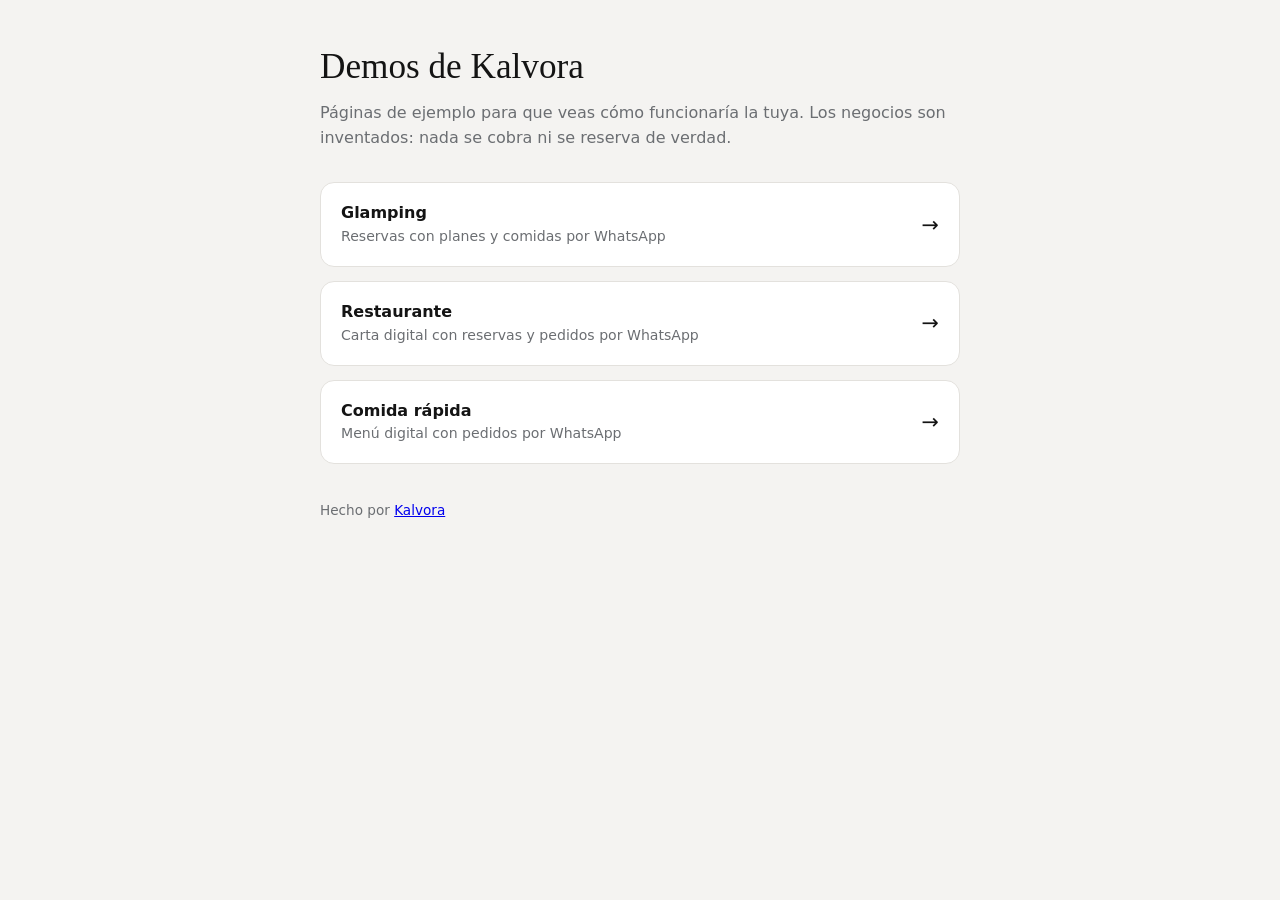
==== commit cb18d868: "Repositorio de demos: glamping, restaurante y comida rápida" ====
--- a/index.html
+++ b/index.html
@@ -2,999 +2,32 @@
 <html lang="es">
 <head>
 <meta charset="utf-8">
-<meta name="viewport" content="width=device-width,initial-scale=1,viewport-fit=cover">
-<title>K Glamping Demo · Domos y cabañas en Marinilla</title>
-<meta name="description" content="Domos y cabañas entre montañas y niebla en Marinilla, Antioquia. Mira cada glamping, arma tu reserva con planes y comidas, y envíala por WhatsApp.">
+<meta name="viewport" content="width=device-width,initial-scale=1">
 <meta name="robots" content="noindex">
-<meta name="theme-color" content="#1d2a21">
-<meta property="og:type" content="website">
-<meta property="og:locale" content="es_CO">
-<meta property="og:title" content="K Glamping Demo · Domos y cabañas en Marinilla">
-<meta property="og:description" content="Domo, cabaña o tienda safari entre pinos y niebla. Elige tu glamping, tu plan y tus comidas, y reserva por WhatsApp.">
-<meta property="og:url" content="https://juanj081920-boop.github.io/k-glamping-demo/">
-<meta property="og:image" content="https://juanj081920-boop.github.io/k-glamping-demo/fotos/portada-1600.webp">
-<meta name="twitter:card" content="summary_large_image">
-<link rel="preload" as="image" href="fotos/portada-800.webp" imagesrcset="fotos/portada-800.webp 800w, fotos/portada-1600.webp 1600w" imagesizes="100vw" fetchpriority="high">
-<link rel="preload" as="font" type="font/woff2" href="fuentes/cormorant-garamond-latin-500-normal.woff2" crossorigin>
-<link rel="preload" as="font" type="font/woff2" href="fuentes/jost-latin-400-normal.woff2" crossorigin>
+<title>Demos de Kalvora</title>
 <style>
-@font-face{font-family:'Cormorant';font-weight:500;font-style:normal;font-display:swap;src:url(fuentes/cormorant-garamond-latin-500-normal.woff2) format('woff2')}
-@font-face{font-family:'Cormorant';font-weight:500;font-style:italic;font-display:swap;src:url(fuentes/cormorant-garamond-latin-500-italic.woff2) format('woff2')}
-@font-face{font-family:'Cormorant';font-weight:600;font-style:normal;font-display:swap;src:url(fuentes/cormorant-garamond-latin-600-normal.woff2) format('woff2')}
-@font-face{font-family:'Jost';font-weight:400;font-style:normal;font-display:swap;src:url(fuentes/jost-latin-400-normal.woff2) format('woff2')}
-@font-face{font-family:'Jost';font-weight:500;font-style:normal;font-display:swap;src:url(fuentes/jost-latin-500-normal.woff2) format('woff2')}
-
-/* Concepto: vitrina de glampings (papel cálido y verde de montaña); cada uno se levanta y se abre en grande; la reserva vive en un carrito con forma de casita */
-:root{
-  --bg:#f6f2ea; --surface:#fffdf8; --ink:#1d2a21; --muted:#5f6b60; --line:#e2dccf;
-  --forest:#1d2a21; --moss:#3f5a45; --ember:#b9652f; --ember-soft:#f4e4d6; --on-dark:#f3eee4;
-  --ok:#2f6b47; --bad:#a3402f; --glass:rgba(255,253,248,.78); --glass-line:rgba(29,42,33,.12);
-  --f-display:'Cormorant','Cormorant Garamond',Georgia,'Times New Roman',serif;
-  --f-body:'Jost','Segoe UI',system-ui,-apple-system,sans-serif;
-  --r:14px; --pad:max(18px,env(safe-area-inset-left,0px)); --padr:max(18px,env(safe-area-inset-right,0px));
-  --ease-out:cubic-bezier(.16,1,.3,1); --ease-pop:cubic-bezier(.34,1.56,.64,1);
-  color-scheme:light;
-}
-@media (prefers-color-scheme:dark){:root{
-  --bg:#121813; --surface:#1a221c; --ink:#ece6da; --muted:#a3ab9f; --line:#2c372e;
-  --moss:#8fb197; --ember:#e08a52; --ember-soft:#3a2618; --ok:#7cc29a; --bad:#ef8a75;
-  --glass:rgba(26,34,28,.8); --glass-line:rgba(236,230,218,.14); color-scheme:dark}}
+:root{--bg:#f4f3f1;--card:#fff;--ink:#141414;--muted:#6b6e72;--line:#e3e1dd}
+@media(prefers-color-scheme:dark){:root{--bg:#0e0e0f;--card:#18181a;--ink:#ecebe8;--muted:#9a9ca0;--line:#2a2a2d}}
 *{box-sizing:border-box}
-html{-webkit-text-size-adjust:100%;scroll-behavior:smooth}
-body{margin:0;background:var(--bg);color:var(--ink);font:400 16px/1.6 var(--f-body);-webkit-font-smoothing:antialiased;overflow-x:hidden}
-body.fijo{overflow:hidden}
-img{max-width:100%;display:block}
-h1,h2,h3{font-family:var(--f-display);font-weight:500;line-height:1.05;margin:0;text-wrap:balance;letter-spacing:-.01em}
-h2{font-size:clamp(2.1rem,7vw,3.4rem)}
-h3{font-size:1.75rem}
-p{margin:0}
-a{color:inherit}
-button{font:inherit;color:inherit}
-:focus-visible{outline:2px solid var(--ember);outline-offset:3px;border-radius:6px}
-.wrap{max-width:1120px;margin:0 auto;padding-left:var(--pad);padding-right:var(--padr)}
-.eyebrow{font-size:.74rem;letter-spacing:.18em;text-transform:uppercase;color:var(--moss);font-weight:500}
-.lead{color:var(--muted);max-width:56ch;font-size:1.05rem}
-section{padding-block:clamp(64px,11vw,120px)}
-.head{display:flex;flex-direction:column;gap:14px;margin-bottom:clamp(28px,5vw,48px)}
-.btn{display:inline-flex;align-items:center;justify-content:center;gap:10px;min-height:52px;padding:0 26px;border-radius:999px;border:0;cursor:pointer;font-weight:500;text-decoration:none;transition:transform .2s ease,box-shadow .2s ease}
-.btn:active{transform:scale(.97)}
-.btn-main{background:var(--ember);color:#fff;box-shadow:0 8px 24px -10px var(--ember)}
-.btn-ghost{background:rgba(255,255,255,.14);color:#fff;border:1px solid rgba(255,255,255,.45);backdrop-filter:blur(6px)}
-.btn-line{background:transparent;border:1px solid var(--line);color:var(--ink)}
-.btn-dark{background:var(--forest);color:var(--on-dark)}
-.ico{width:20px;height:20px;flex:none}
-.chk{list-style:none;margin:0;padding:0;display:grid;gap:8px}
-.chk li{display:grid;grid-template-columns:20px 1fr;gap:10px;align-items:start}
-.chk li::before{content:"";width:18px;height:18px;margin-top:3px;border-radius:50%;background:var(--ember-soft) url("data:image/svg+xml,%3Csvg xmlns='http://www.w3.org/2000/svg' viewBox='0 0 24 24' fill='none' stroke='%23b9652f' stroke-width='3' stroke-linecap='round' stroke-linejoin='round'%3E%3Cpath d='M6 12.5l4 4L18 8'/%3E%3C/svg%3E") center/12px no-repeat}
-
-/* Barra de demo */
-.demo-bar{background:var(--forest);color:var(--on-dark);font-size:.8rem;padding-block:9px;padding-top:calc(9px + env(safe-area-inset-top,0px))}
-.demo-bar .wrap{display:flex;justify-content:space-between;align-items:center;gap:12px;flex-wrap:wrap}
-.demo-bar b{color:#f0c9a8;font-weight:500}
-.demo-bar a{color:#f0c9a8;font-weight:500}
-
-/* Portada */
-.hero{position:relative;min-height:min(88svh,780px);display:flex;align-items:flex-end;color:#fff;overflow:hidden;background:#85867e;padding:0}
-.hero img{position:absolute;inset:0;width:100%;height:100%;object-fit:cover;object-position:62% 50%;transform:scale(1.06);will-change:transform}
-.hero::after{content:"";position:absolute;inset:0;background:linear-gradient(180deg,rgba(10,16,12,.35) 0%,rgba(10,16,12,0) 30%,rgba(10,16,12,.2) 55%,rgba(10,16,12,.8) 100%)}
-.hero .wrap{position:relative;z-index:1;width:100%;padding-bottom:76px}  /* deja sitio a la guía flotante de abajo */
-.hero .eyebrow{color:#f0dcc6}
-.hero h1{font-size:clamp(3.2rem,13vw,7.5rem);margin:10px 0 14px}
-.hero h1 em{font-style:italic;color:#f0c9a8}
-/* Marca del glamping: una K grande, "Glamping" en cursiva y la etiqueta "Demo" */
-.hero h1.marca{display:flex;align-items:baseline;flex-wrap:wrap;gap:0 .08em;letter-spacing:-.02em}
-.marca .k{font-weight:600;font-size:1.32em;line-height:.8;text-shadow:0 6px 30px rgba(0,0,0,.25)}
-.marca em{font-weight:500}
-.marca small{align-self:center;margin-left:.45em;padding:7px 13px;border:1px solid rgba(255,255,255,.55);border-radius:999px;font:500 .78rem/1 var(--f-body);letter-spacing:.24em;text-transform:uppercase;color:#fff;backdrop-filter:blur(6px)}
-.hero p{max-width:36ch;font-size:1.08rem;color:rgba(255,255,255,.92)}
-.hero .acts{display:flex;gap:12px;flex-wrap:wrap;margin-top:26px}
-.promo{background:var(--ember);color:#fff}
-.promo .wrap{display:flex;gap:10px 18px;align-items:center;justify-content:space-between;flex-wrap:wrap;padding-block:14px}
-.promo strong{font-family:var(--f-display);font-size:1.35rem;font-weight:600}
-.promo span{font-size:.9rem;opacity:.92}
-.facts{display:grid;grid-template-columns:repeat(2,minmax(0,1fr));gap:1px;background:var(--line);border-bottom:1px solid var(--line)}
-.facts div{background:var(--bg);padding:18px var(--padr) 18px var(--pad);display:flex;flex-direction:column;gap:2px}
-.facts strong{font-family:var(--f-display);font-size:1.45rem;font-weight:600;line-height:1.1}
-.facts span{font-size:.82rem;color:var(--muted)}
-@media(min-width:760px){.facts{grid-template-columns:repeat(4,1fr)}.facts div{padding:22px 28px}}
-
-/* Imágenes que flotan */
-.float{overflow:hidden;border-radius:var(--r);background:var(--tono,#7d8077);position:relative}
-.float img{width:100%;height:100%;object-fit:cover;transform:translate3d(0,var(--y,0px),0) scale(1.14);will-change:transform}
-
-/* Tarjetas de glamping: se inclinan y se levantan */
-.cards{display:grid;gap:clamp(40px,6vw,28px);perspective:1100px}
-@media(min-width:900px){.cards{grid-template-columns:repeat(3,1fr)}}
-.card{min-width:0}
-.card-hit{display:flex;flex-direction:column;gap:14px;width:100%;padding:0;border:0;background:none;text-align:left;cursor:pointer;transform-style:preserve-3d;transition:transform .45s var(--ease-out);transform:rotateX(var(--rx,0deg)) rotateY(var(--ry,0deg))}
-.card .float{aspect-ratio:4/5;box-shadow:0 10px 30px -22px rgba(20,28,22,.6);transition:box-shadow .45s var(--ease-out)}
-.card-hit:hover .float{box-shadow:0 30px 50px -28px rgba(20,28,22,.65)}
-.card.lift .card-hit{transform:translateY(-14px) rotateX(7deg) scale(1.03)}
-.card.lift .float{box-shadow:0 46px 70px -30px rgba(20,28,22,.7)}
-.card-top{display:flex;justify-content:space-between;align-items:baseline;gap:12px}
-.price{font-family:var(--f-display);font-size:1.5rem;font-weight:600;white-space:nowrap}
-.price small{font-family:var(--f-body);font-size:.78rem;color:var(--muted);font-weight:400}
-.for{color:var(--moss);font-size:.9rem;font-weight:500}
-.card p.desc{color:var(--muted)}
-.ver{display:inline-flex;align-items:center;gap:8px;font-weight:500;color:var(--ember)}
-.ver::after{content:"→";transition:transform .3s}
-.card-hit:hover .ver::after{transform:translateX(4px)}
-.badges{position:absolute;top:14px;left:14px;right:14px;z-index:1;display:flex;flex-wrap:wrap;gap:6px}
-.badge{background:var(--glass);color:var(--ink);font-size:.74rem;font-weight:500;padding:6px 11px;border-radius:999px;backdrop-filter:blur(10px);display:inline-flex;align-items:center;gap:6px}
-.badge::before{content:"";width:7px;height:7px;border-radius:50%;background:var(--ember)}
-.badge.hot{background:var(--ember);color:#fff}
-.badge.hot::before{background:#fff}
-
-/* Recomendador */
-.quiz{background:var(--surface);border:1px solid var(--line);border-radius:22px;padding:clamp(22px,5vw,44px);display:grid;gap:28px}
-@media(min-width:900px){.quiz{grid-template-columns:1fr 1fr;align-items:start}}
-.q{display:flex;flex-direction:column;border:0;margin:0;padding:0}
-.q legend{font-weight:500;margin-bottom:10px;padding:0}
-.opts{display:flex;flex-wrap:wrap;gap:8px}
-.opt{position:relative}
-.opt input{position:absolute;opacity:0;pointer-events:none}
-.opt span{display:block;padding:11px 16px;border-radius:999px;border:1px solid var(--line);cursor:pointer;transition:all .2s ease;font-size:.95rem}
-.opt input:checked+span{background:var(--forest);border-color:var(--forest);color:var(--on-dark)}
-.opt input:focus-visible+span{outline:2px solid var(--ember);outline-offset:2px}
-.result{display:grid;grid-template-columns:110px 1fr;gap:16px;align-items:center;padding:16px;border-radius:var(--r);background:var(--bg);min-height:142px}
-.result .float{aspect-ratio:4/5}
-.result h3{font-size:1.6rem;margin:4px 0}
-.result p{color:var(--muted);font-size:.92rem}
-.result .btn{min-height:42px;padding:0 18px;margin-top:10px;font-size:.9rem}
-.result.vacio{display:flex;color:var(--muted);font-size:.95rem}
-
-/* Planes y comidas (vitrina) */
-.exp{display:grid;gap:40px;align-items:center}
-@media(min-width:900px){.exp{grid-template-columns:1fr 1.1fr}}
-.collage{position:relative;aspect-ratio:1/1;max-width:560px;width:100%;margin:0 auto}
-.collage .float{position:absolute;box-shadow:0 30px 60px -30px rgba(20,28,22,.55)}
-.collage .c1{width:64%;aspect-ratio:3/2;top:2%;left:0}
-.collage .c2{width:56%;aspect-ratio:3/2;top:36%;right:0;z-index:1}
-.collage .c3{width:50%;aspect-ratio:3/2;bottom:0;left:10%;z-index:2}
-.planes{display:grid;gap:12px;margin-top:24px}
-.plan-v{padding:18px;border:1px solid var(--line);border-radius:var(--r);background:var(--surface);display:flex;flex-direction:column;gap:8px}
-.plan-v .t{display:flex;justify-content:space-between;gap:12px;align-items:baseline}
-.plan-v strong{font-family:var(--f-display);font-size:1.4rem;font-weight:600}
-.plan-v span.p{color:var(--ember);font-weight:500;white-space:nowrap}
-.plan-v p{color:var(--muted);font-size:.92rem}
-.menu-v{display:flex;flex-wrap:wrap;gap:6px;margin-top:14px}
-.chip{font-size:.8rem;padding:6px 12px;border-radius:999px;border:1px solid var(--line);color:var(--muted)}
-
-/* Galería */
-.strip{display:flex;gap:14px;overflow-x:auto;scroll-snap-type:x mandatory;padding-bottom:10px;padding-left:var(--pad);padding-right:var(--padr);scroll-padding-left:var(--pad);scrollbar-width:thin}
-.strip figure{margin:0;flex:0 0 min(78vw,420px);scroll-snap-align:start}
-.strip .float{aspect-ratio:3/2}
-.strip figcaption{font-size:.85rem;color:var(--muted);margin-top:8px}
-@media(min-width:1120px){.strip{padding-left:calc((100vw - 1120px)/2 + 18px);scroll-padding-left:calc((100vw - 1120px)/2 + 18px)}}
-
-/* Ubicación y preguntas */
-.two{display:grid;gap:40px}
-@media(min-width:900px){.two{grid-template-columns:1fr 1fr;align-items:start}}
-.place .float{aspect-ratio:3/2;margin-bottom:22px}
-.place p{color:var(--muted);margin-bottom:18px}
-details{border-bottom:1px solid var(--line)}
-summary{list-style:none;cursor:pointer;padding:18px 36px 18px 0;font-weight:500;position:relative}
-summary::-webkit-details-marker{display:none}
-summary::after{content:"+";position:absolute;right:4px;top:12px;font-size:1.5rem;font-weight:300;color:var(--ember);transition:transform .25s}
-details[open] summary::after{transform:rotate(45deg)}
-details p{color:var(--muted);padding-bottom:18px;max-width:60ch}
-
-/* Para el dueño */
-.owner{background:var(--forest);color:var(--on-dark)}
-.owner .eyebrow{color:#f0c9a8}
-.owner .lead{color:rgba(243,238,228,.75)}
-.benefits{display:grid;gap:1px;background:rgba(243,238,228,.14);border-radius:18px;overflow:hidden;margin-bottom:clamp(48px,8vw,80px)}
-@media(min-width:700px){.benefits{grid-template-columns:1fr 1fr}}
-.benefits div{background:var(--forest);padding:24px;display:flex;flex-direction:column;gap:6px}
-.benefits strong{font-family:var(--f-display);font-size:1.5rem;font-weight:500}
-.benefits span{color:rgba(243,238,228,.72);font-size:.95rem}
-.steps{list-style:none;margin:0 0 40px;padding:0;display:grid;counter-reset:s}
-.steps li{display:grid;grid-template-columns:56px 1fr;gap:14px;padding:20px 0;border-bottom:1px solid rgba(243,238,228,.14);counter-increment:s}
-.steps li::before{content:counter(s);font-family:var(--f-display);font-size:2.2rem;line-height:1;color:#f0c9a8}
-.steps strong{display:block;font-weight:500;margin-bottom:2px}
-.steps span{color:rgba(243,238,228,.72);font-size:.95rem}
-.close{display:flex;flex-direction:column;gap:18px;align-items:flex-start;padding:28px;border:1px solid rgba(243,238,228,.2);border-radius:20px}
-.close h3{font-size:clamp(1.9rem,5vw,2.6rem)}
-.close ul{margin:0;padding:0;list-style:none;display:flex;flex-wrap:wrap;gap:8px}
-.close li{font-size:.84rem;padding:6px 12px;border-radius:999px;background:rgba(243,238,228,.1)}
-.close small{color:rgba(243,238,228,.6)}
-footer{padding-block:34px calc(110px + env(safe-area-inset-bottom,0px));font-size:.85rem;color:var(--muted);text-align:center}
-
-/* Ficha del glamping (dialog nativo) */
-dialog{padding:0;border:0;color:var(--ink);background:var(--surface)}
-dialog::backdrop{background:rgba(8,12,9,.6);backdrop-filter:blur(6px)}
-dialog[open]::backdrop{animation:velo .3s ease}
-@keyframes velo{from{opacity:0}}
-#ficha{width:min(94vw,560px);max-height:92dvh;border-radius:24px;overflow:auto;overscroll-behavior:contain}
-#ficha[open]{animation:abre .5s var(--ease-out)}
-@keyframes abre{from{opacity:0;transform:translateY(40px) scale(.94) rotateX(8deg)}}
-@media(max-width:600px){
-  #ficha{width:100%;max-width:100%;margin:auto 0 0;border-radius:24px 24px 0 0;max-height:94dvh}
-  #ficha[open]{animation:sube .5s var(--ease-out)}
-  @keyframes sube{from{transform:translateY(100%)}}
-}
-.f-img{position:relative;aspect-ratio:4/3;background:var(--tono,#7d8077);overflow:hidden}
-.f-img img{width:100%;height:100%;object-fit:cover;animation:zoom 1.2s var(--ease-out)}
-@keyframes zoom{from{transform:scale(1.12)}}
-.f-img .badges{top:auto;bottom:14px}
-.x{position:absolute;right:12px;top:12px;z-index:3;width:44px;height:44px;border-radius:50%;border:1px solid rgba(255,255,255,.3);background:rgba(10,14,11,.45);backdrop-filter:blur(14px);color:#fff;font-size:1.2rem;cursor:pointer}
-.f-body{padding:22px 22px 8px;display:flex;flex-direction:column;gap:18px}
-.f-body h2{font-size:2.4rem}
-.f-body .desc{color:var(--muted)}
-.f-sub{font-size:.8rem;letter-spacing:.14em;text-transform:uppercase;color:var(--moss);font-weight:500;margin-bottom:10px}
-.plan{position:relative;display:grid;grid-template-columns:22px 1fr auto;gap:12px;align-items:start;padding:14px;border:1px solid var(--line);border-radius:var(--r);cursor:pointer;background:var(--bg);transition:border-color .2s,transform .15s}
-.plan:active{transform:scale(.99)}
-.plan input{position:absolute;opacity:0}
-.plan .dot{width:20px;height:20px;border-radius:50%;border:1.5px solid var(--line);margin-top:3px;transition:all .2s}
-.plan:has(input:checked){border-color:var(--ember);box-shadow:0 0 0 1px var(--ember)}
-.plan:has(input:checked) .dot{border:6px solid var(--ember)}
-.plan:has(input:focus-visible){outline:2px solid var(--ember);outline-offset:2px}
-.plan strong{font-weight:500;display:block}
-.plan small{color:var(--muted);font-size:.84rem;display:block}
-.plan .pp{font-size:.9rem;white-space:nowrap;font-variant-numeric:tabular-nums}
-.planes-f{display:grid;gap:10px}
-.f-pie{position:sticky;bottom:0;display:flex;gap:12px;align-items:center;padding:14px 22px calc(14px + env(safe-area-inset-bottom,0px));border-top:1px solid var(--line);background:var(--glass);backdrop-filter:blur(16px) saturate(1.4)}
-.f-pie .btn{flex:1;min-width:0;flex-direction:column;gap:0;min-height:58px;line-height:1.2}
-.f-pie .btn small{font-weight:400;font-size:.8rem;opacity:.9}
-.stepper{display:inline-flex;align-items:center;border:1px solid var(--line);border-radius:999px;background:var(--bg);flex:none}
-.stepper button{width:42px;height:42px;border:0;background:transparent;font-size:1.25rem;cursor:pointer;border-radius:50%}
-.stepper button:disabled{opacity:.3;cursor:default}
-.stepper output{min-width:30px;text-align:center;font-weight:500;font-variant-numeric:tabular-nums}
-.hues{display:flex;align-items:center;justify-content:space-between;gap:12px}
-.hues small{color:var(--muted)}
-
-/* Barra flotante con la casita */
-.barra{position:fixed;left:50%;bottom:calc(14px + env(safe-area-inset-bottom,0px));z-index:30;transform:translateX(-50%);width:min(calc(100% - 32px),460px);display:flex;align-items:center;gap:12px;min-height:60px;padding:0 8px;border-radius:999px;background:var(--glass);border:1px solid var(--glass-line);backdrop-filter:blur(18px) saturate(1.6);box-shadow:0 18px 40px -12px rgba(0,0,0,.45);cursor:pointer;animation:entraBarra .5s var(--ease-pop);color:var(--ink)}
-@keyframes entraBarra{from{transform:translate(-50%,130%)}}
-.casa{position:relative;width:46px;height:46px;border-radius:50%;display:grid;place-items:center;overflow:hidden;background:var(--ember-soft);isolation:isolate;flex:none}
-.casa svg{width:24px;height:24px;position:relative;z-index:1}
-.nivel{position:absolute;inset:auto 0 0 0;height:calc(var(--nivel,0) * 100%);background:var(--ember);transition:height .6s var(--ease-pop);z-index:0}
-.nivel::before{content:"";position:absolute;left:-25%;right:-25%;top:-5px;height:10px;border-radius:45%;background:var(--ember);animation:ola 2.4s linear infinite}
-@keyframes ola{to{transform:translateX(18%)}}
-.barra .n{position:absolute;right:-2px;top:-2px;z-index:2;min-width:20px;height:20px;border-radius:999px;background:var(--forest);color:var(--on-dark);font:500 .72rem/20px var(--f-body);text-align:center;padding:0 5px;box-shadow:0 0 0 2px var(--surface)}
-.barra .txt{flex:1;font-weight:500;text-align:left;line-height:1.2}
-.barra .txt small{display:block;color:var(--muted);font-weight:400;font-size:.76rem}
-.barra .tot{padding:10px 16px;border-radius:999px;background:var(--ember);color:#fff;font-weight:500;font-variant-numeric:tabular-nums;white-space:nowrap}
-.rebote{animation:rebote .55s var(--ease-pop)}
-@keyframes rebote{30%{transform:scale(1.28) rotate(-8deg)}60%{transform:scale(.92) rotate(4deg)}}
-.vuelo{position:fixed;left:0;top:0;z-index:60;width:64px;height:64px;border-radius:50%;overflow:hidden;pointer-events:none;box-shadow:0 10px 30px rgba(0,0,0,.35),0 0 0 3px var(--ember)}
-.vuelo img{width:100%;height:100%;object-fit:cover}
-
-/* Carrito "Mi reserva" */
-.fondo{position:fixed;inset:0;z-index:35;background:rgba(8,12,9,.55);opacity:0;pointer-events:none;transition:opacity .3s}
-.fondo.on{opacity:1;pointer-events:auto}
-.cart{position:fixed;inset:auto 0 0 0;z-index:40;max-height:94dvh;overflow:auto;overscroll-behavior:contain;border-radius:24px 24px 0 0;background:var(--surface);transform:translateY(105%);visibility:hidden;transition:transform .4s var(--ease-out),visibility 0s .4s}
-.cart.open{transform:none;visibility:visible;transition:transform .4s var(--ease-out)}
-@media(min-width:900px){.cart{inset:0 0 0 auto;width:460px;max-height:none;border-radius:24px 0 0 24px;transform:translateX(105%)}}
-.cart-h{position:sticky;top:0;z-index:2;display:flex;justify-content:space-between;align-items:center;gap:12px;padding:18px 20px;background:var(--glass);backdrop-filter:blur(16px);border-bottom:1px solid var(--line)}
-.cart-h h2{font-size:2rem;display:flex;align-items:center;gap:10px}
-.cart-h h2 svg{width:26px;height:26px;color:var(--ember)}
-.cart-h .x{position:static;background:var(--bg);color:var(--ink);border-color:var(--line);backdrop-filter:none}
-.cart-b{padding:6px 20px 20px}
-.blk{padding:20px 0;border-bottom:1px solid var(--line);display:flex;flex-direction:column;gap:12px}
-.blk:last-child{border-bottom:0}
-.blk-t{display:flex;align-items:baseline;justify-content:space-between;gap:12px}
-.blk-t b{font-family:var(--f-display);font-size:1.5rem;font-weight:600}
-.blk-t small{color:var(--muted);font-size:.82rem}
-.linea{display:grid;grid-template-columns:64px 1fr auto;gap:12px;align-items:center}
-.linea img{width:64px;height:64px;border-radius:12px;object-fit:cover}
-.linea strong{display:block;font-weight:500}
-.linea small{display:block;color:var(--muted);font-size:.82rem;line-height:1.35}
-.linea .acc{display:flex;gap:10px;margin-top:4px}
-.linea .acc button{border:0;background:none;padding:0;color:var(--ember);font-size:.82rem;cursor:pointer;text-decoration:underline}
-.linea .lp{font-variant-numeric:tabular-nums;font-size:.92rem;text-align:right;white-space:nowrap}
-.vacio-c{color:var(--muted);font-size:.95rem}
-.cal{border:1px solid var(--line);border-radius:var(--r);padding:12px;background:var(--bg)}
-.cal-h{display:flex;justify-content:space-between;align-items:center;margin-bottom:8px}
-.cal-h strong{font-family:var(--f-display);font-size:1.3rem;font-weight:600}
-.cal-h button{width:38px;height:38px;border-radius:50%;border:1px solid var(--line);background:var(--surface);cursor:pointer;font-size:1.1rem}
-.cal-h button:disabled{opacity:.3;cursor:default}
-.grid7{display:grid;grid-template-columns:repeat(7,1fr);gap:3px;text-align:center}
-.grid7 .dw{font-size:.7rem;color:var(--muted);text-transform:uppercase;padding:4px 0}
-.d{aspect-ratio:1;border:0;background:transparent;border-radius:10px;cursor:pointer;font-size:.9rem;position:relative;font-variant-numeric:tabular-nums;color:var(--ink)}
-.d:hover:not(:disabled){background:var(--ember-soft)}
-.d:disabled{cursor:default;color:var(--muted);opacity:.45}
-.d.oc{text-decoration:line-through;opacity:.55}
-.d.pu::after{content:"";position:absolute;bottom:4px;left:50%;width:4px;height:4px;margin-left:-2px;border-radius:50%;background:var(--ember)}
-.d.in{background:var(--ember-soft);border-radius:0}
-.d.ini,.d.fin{background:var(--ember);color:#fff;opacity:1}
-.d.ini{border-radius:10px 0 0 10px}.d.fin{border-radius:0 10px 10px 0}.d.ini.solo{border-radius:10px}
-.legend{display:flex;flex-wrap:wrap;gap:14px;font-size:.76rem;color:var(--muted);margin-top:8px}
-.legend i{display:inline-block;width:8px;height:8px;border-radius:50%;margin-right:6px;vertical-align:middle;background:var(--ember)}
-.msg{font-size:.86rem;min-height:1.3em;color:var(--muted)}
-.msg.bad{color:var(--bad)}.msg.ok{color:var(--ok)}
-.item{display:grid;grid-template-columns:1fr auto;gap:12px;align-items:center;padding:10px 0;border-top:1px dashed var(--line)}
-.item:first-of-type{border-top:0}
-.item strong{font-weight:500;display:block}
-.item small{display:block;color:var(--muted);font-size:.82rem}
-.item .stepper button{width:38px;height:38px}
-.tog{position:relative;display:grid;grid-template-columns:22px 1fr auto;gap:12px;align-items:center;padding:10px 0;border-top:1px dashed var(--line);cursor:pointer}
-.tog:first-of-type{border-top:0}
-.tog input{position:absolute;opacity:0}
-.tog .box{width:20px;height:20px;border-radius:6px;border:1.5px solid var(--line);display:grid;place-items:center;transition:all .2s}
-.tog .box svg{width:13px;height:13px;opacity:0}
-.tog:has(input:checked) .box{background:var(--ember);border-color:var(--ember)}
-.tog:has(input:checked) .box svg{opacity:1}
-.tog:has(input:focus-visible) .box{outline:2px solid var(--ember);outline-offset:2px}
-.tog strong{font-weight:500;display:block}
-.tog small{color:var(--muted);font-size:.82rem}
-.tog .pp,.item .pp{font-size:.88rem;white-space:nowrap;font-variant-numeric:tabular-nums}
-.nota-inc{font-size:.82rem;color:var(--ok);background:color-mix(in srgb,var(--ok) 10%,transparent);padding:8px 12px;border-radius:10px}
-.field{display:flex;flex-direction:column;gap:6px}
-.field label{font-size:.86rem;color:var(--muted)}
-.field input,.field textarea{font:inherit;color:var(--ink);background:var(--bg);border:1px solid var(--line);border-radius:12px;padding:12px 14px;min-height:48px;width:100%}
-.field textarea{min-height:76px;resize:vertical}
-.field input:focus,.field textarea:focus{outline:none;border-color:var(--ember);box-shadow:0 0 0 3px var(--ember-soft)}
-.res{background:var(--forest);color:var(--on-dark);border-radius:18px;padding:18px;display:flex;flex-direction:column;gap:8px;font-variant-numeric:tabular-nums}
-.res .row{display:flex;justify-content:space-between;gap:12px;font-size:.9rem}
-.res .row span:first-child{color:rgba(243,238,228,.72)}
-.res .row.desc span:last-child{color:#9fd6b1}
-.res hr{border:0;border-top:1px solid rgba(243,238,228,.16);margin:4px 0;width:100%}
-.res .total{display:flex;justify-content:space-between;align-items:flex-end}
-.res .total b{font-family:var(--f-display);font-size:2.1rem;font-weight:600;line-height:1}
-.res small{color:rgba(243,238,228,.65);font-size:.78rem}
-.cart-f{position:sticky;bottom:0;padding:14px 20px calc(14px + env(safe-area-inset-bottom,0px));background:var(--glass);backdrop-filter:blur(16px);border-top:1px solid var(--line)}
-.cart-f .btn{width:100%}
-.err{color:var(--bad);font-size:.86rem;margin-bottom:8px}
-
-/* Sugerencia tras agregar */
-.oferta{position:fixed;left:50%;bottom:calc(88px + env(safe-area-inset-bottom,0px));z-index:31;transform:translateX(-50%);width:min(calc(100% - 32px),460px);background:var(--glass);border:1px solid var(--glass-line);backdrop-filter:blur(18px);border-radius:18px;padding:14px;display:grid;grid-template-columns:52px 1fr;gap:12px;align-items:center;box-shadow:0 18px 40px -14px rgba(0,0,0,.45);animation:entraOferta .45s var(--ease-pop)}
-@keyframes entraOferta{from{opacity:0;transform:translate(-50%,24px) scale(.96)}}
-.oferta img{width:52px;height:52px;border-radius:12px;object-fit:cover}
-.oferta p{font-size:.92rem;line-height:1.35}
-.oferta .acts{grid-column:1/-1;display:flex;gap:8px}
-.oferta .btn{min-height:40px;padding:0 16px;font-size:.88rem;flex:1}
-
-/* Guía de la demo */
-[hidden]{display:none!important}
-.guia{position:fixed;left:50%;bottom:calc(16px + env(safe-area-inset-bottom,0px));z-index:32;transform:translateX(-50%);display:flex;align-items:center;gap:10px;max-width:calc(100% - 32px);padding:8px 8px 8px 14px;border-radius:999px;background:var(--forest);color:var(--on-dark);font-size:.84rem;box-shadow:0 12px 30px -12px rgba(0,0,0,.5);animation:entraGuia .5s var(--ease-pop)}
-@keyframes entraGuia{from{opacity:0;transform:translate(-50%,20px)}}
-.guia.sobre-barra{bottom:calc(88px + env(safe-area-inset-bottom,0px))}
-.guia b{color:#f0c9a8;font-weight:500;white-space:nowrap}
-.guia span{white-space:nowrap;overflow:hidden;text-overflow:ellipsis}
-.guia-in{margin:16px 0 0;padding:10px 14px;border-radius:12px;background:var(--forest);color:var(--on-dark);font-size:.86rem}
-.guia-in b{color:#f0c9a8;font-weight:500}
-.guia button{width:28px;height:28px;border-radius:50%;border:0;background:rgba(243,238,228,.14);color:inherit;cursor:pointer;flex:none}
-
-/* Demostración: así llega al WhatsApp */
-#demo{width:min(94vw,440px);max-height:94dvh;border-radius:22px;overflow:auto}
-#demo[open]{animation:abre .45s var(--ease-out)}
-.demo-h{padding:20px 20px 14px}
-.demo-h h3{font-size:1.7rem;margin:6px 0}
-.demo-h p{color:var(--muted);font-size:.9rem}
-.wa{margin:0 14px;border-radius:16px;overflow:hidden;border:1px solid var(--line)}
-.wa-top{display:flex;align-items:center;gap:10px;padding:10px 14px;background:#075E54;color:#fff;font-size:.88rem}
-.wa-top i{width:34px;height:34px;border-radius:50%;background:#dfe5e7;color:#075E54;display:grid;place-items:center;font-style:normal;font-family:var(--f-display);font-weight:600}
-.wa-top small{display:block;opacity:.75;font-size:.72rem}
-.wa-fondo{padding:14px 12px 16px;background:#e5ddd5 radial-gradient(rgba(0,0,0,.05) 1px,transparent 1.2px) 0 0/14px 14px;max-height:42dvh;overflow:auto}
-.burbuja{margin-left:auto;max-width:94%;background:#d9fdd3;color:#111b21;border-radius:12px 4px 12px 12px;padding:9px 12px 20px;font:400 .84rem/1.5 system-ui,sans-serif;white-space:pre-wrap;position:relative;box-shadow:0 1px .5px rgba(0,0,0,.13)}
-.burbuja time{position:absolute;right:10px;bottom:4px;font-size:.66rem;color:#667781}
-.demo-f{padding:16px 20px 20px;display:flex;flex-direction:column;gap:10px}
-.demo-f .btn{width:100%}
-.demo-f .link{background:none;border:0;color:var(--muted);text-decoration:underline;cursor:pointer;padding:6px}
-
-/* Revelado al hacer scroll */
-.js .rv{opacity:0;transform:translateY(26px);transition:opacity .8s ease,transform .8s cubic-bezier(.2,.7,.2,1)}
-.js .rv.in{opacity:1;transform:none}
-@media (prefers-reduced-motion:reduce){
-  html{scroll-behavior:auto}
-  .js .rv{opacity:1;transform:none;transition:none}
-  .float img,.hero img{transform:scale(1.02)!important}
-  *,*::before,*::after{animation-duration:.01ms!important;transition-duration:.01ms!important}
-}
+body{margin:0;background:var(--bg);color:var(--ink);font:16px/1.55 system-ui,-apple-system,'Segoe UI',sans-serif;padding:48px 18px}
+main{max-width:640px;margin:0 auto;display:flex;flex-direction:column;gap:14px}
+h1{font:500 2.2rem/1.1 Georgia,'Times New Roman',serif;margin:0}
+p{margin:0 0 18px;color:var(--muted)}
+a.demo{display:flex;justify-content:space-between;align-items:center;gap:12px;padding:18px 20px;background:var(--card);border:1px solid var(--line);border-radius:14px;color:inherit;text-decoration:none}
+a.demo:hover{border-color:var(--ink)}
+a.demo small{display:block;color:var(--muted);font-size:.88rem}
+a.demo span{font-size:1.3rem}
+footer{margin-top:22px;font-size:.85rem;color:var(--muted)}
 </style>
 </head>
 <body>
-<script>document.documentElement.classList.add('js')</script>
-
-<div class="demo-bar"><div class="wrap"><span><b>Demostración hecha por Kalvora</b> · Pruébala como si fueras un huésped: nada se cobra ni se reserva de verdad.</span><a href="#duenos">Soy dueño de un glamping →</a></div></div>
-
-<header class="hero">
-  <img src="fotos/portada-800.webp" srcset="fotos/portada-800.webp 800w, fotos/portada-1600.webp 1600w" sizes="100vw" width="1600" height="1073" alt="Domo blanco con deck de madera y fogata frente a las montañas con niebla" fetchpriority="high" data-hero>
-  <div class="wrap">
-    <span class="eyebrow">Glamping · Marinilla, Oriente antioqueño</span>
-    <h1 class="marca" aria-label="K Glamping Demo"><span class="k">K</span><em>Glamping</em><small>Demo</small></h1>
-    <p>Domos y cabañas entre pinos, niebla y montaña. Mira cada refugio, arma tu reserva con planes y comidas, y envíala por WhatsApp.</p>
-    <div class="acts">
-      <a class="btn btn-main" href="#glampings">Ver los glampings</a>
-      <a class="btn btn-ghost" href="#planes">Planes y comidas</a>
-    </div>
-  </div>
-</header>
-<div class="promo"><div class="wrap"><strong>Promo de temporada: 15 % menos de domingo a jueves</strong><span>Se aplica sola en tu reserva a las noches entre semana (no aplica en puentes festivos).</span></div></div>
-<div class="facts">
-  <div><strong>2.120 m</strong><span>sobre el nivel del mar</span></div>
-  <div><strong>14 – 20 °C</strong><span>clima de montaña todo el año</span></div>
-  <div><strong>3 glampings</strong><span>domo, cabaña y tienda safari</span></div>
-  <div><strong>3:00 p. m.</strong><span>entrada · salida a las 12:00 m.</span></div>
-</div>
-
 <main>
-<section id="glampings">
-  <div class="wrap">
-    <div class="head rv"><span class="eyebrow">Glampings</span><h2>Elige dónde dormir en la montaña</h2><p class="lead">Toca un glamping para verlo en grande, revisar qué incluye y elegir tu plan. Lo que agregues queda en tu reserva, en la casita de abajo.</p></div>
-    <div class="cards" id="cards"></div>
-  </div>
-</section>
-
-<section id="recomendador" style="padding-top:0">
-  <div class="wrap">
-    <div class="quiz rv">
-      <div style="display:flex;flex-direction:column;gap:22px">
-        <div class="head" style="margin:0"><span class="eyebrow">¿Cuál es para ti?</span><h2 style="font-size:clamp(1.9rem,6vw,2.6rem)">Dinos quién viene y te recomendamos el glamping</h2></div>
-        <fieldset class="q"><legend>¿Quién viene?</legend><div class="opts" id="q-quien"></div></fieldset>
-        <fieldset class="q"><legend>¿Qué plan buscan?</legend><div class="opts" id="q-plan"></div></fieldset>
-      </div>
-      <div class="result vacio" id="result" aria-live="polite">Elige una opción en cada pregunta y aquí aparece tu glamping ideal.</div>
-    </div>
-  </div>
-</section>
-
-<section id="planes" style="padding-top:0">
-  <div class="wrap exp">
-    <div class="collage" aria-hidden="true">
-      <div class="float c1" data-float=".06" style="--tono:#433e33"><img src="fotos/fogata-800.webp" width="800" height="537" alt="" loading="lazy" decoding="async"></div>
-      <div class="float c2" data-float="-.05" style="--tono:#67574e"><img src="fotos/jacuzzi-800.webp" width="800" height="537" alt="" loading="lazy" decoding="async"></div>
-      <div class="float c3" data-float=".1" style="--tono:#8b8c82"><img src="fotos/desayuno-800.webp" width="800" height="537" alt="" loading="lazy" decoding="async"></div>
-    </div>
-    <div class="rv">
-      <div class="head" style="margin-bottom:0"><span class="eyebrow">Planes y comidas</span><h2>Convierte la noche en un recuerdo</h2><p class="lead">Elige el plan en la ficha de cada glamping. Las comidas y las experiencias se agregan dentro de tu reserva.</p></div>
-      <div class="planes" id="planes-v"></div>
-      <div class="menu-v" id="menu-v"></div>
-    </div>
-  </div>
-</section>
-
-<section id="galeria" style="padding-top:0">
-  <div class="wrap"><div class="head rv"><span class="eyebrow">Galería</span><h2>Así se ve la montaña desde aquí</h2></div></div>
-  <div class="strip" id="strip"></div>
-</section>
-
-<section id="llegar" style="padding-top:0">
-  <div class="wrap two">
-    <div class="place rv">
-      <div class="float" data-float=".05" style="--tono:#87826b"><img src="fotos/paisaje-800.webp" srcset="fotos/paisaje-800.webp 800w, fotos/paisaje-1600.webp 1600w" sizes="(min-width:900px) 50vw, 100vw" width="800" height="537" alt="Montañas verdes con niebla al amanecer en el Oriente antioqueño" loading="lazy" decoding="async"></div>
-      <span class="eyebrow">Cómo llegar</span>
-      <h2 style="font-size:clamp(1.9rem,6vw,2.6rem);margin:10px 0 12px">En las montañas de Marinilla</h2>
-      <p>Al confirmar tu reserva te enviamos por WhatsApp la ubicación exacta y las indicaciones para llegar en carro. El último tramo es destapado y apto para cualquier vehículo.</p>
-      <a class="btn btn-line" href="https://www.google.com/maps/search/?api=1&query=Marinilla%2C+Antioquia" target="_blank" rel="noopener">Abrir en Google Maps</a>
-    </div>
-    <div class="rv">
-      <span class="eyebrow">Preguntas frecuentes</span>
-      <h2 style="font-size:clamp(1.9rem,6vw,2.6rem);margin:10px 0 12px">Antes de venir</h2>
-      <div id="faq"></div>
-    </div>
-  </div>
-</section>
-
-<section class="owner" id="duenos">
-  <div class="wrap">
-    <div class="head rv"><span class="eyebrow">Para ti, dueño de glamping</span><h2>Tus reservas, ordenadas y directo a tu WhatsApp</h2><p class="lead">Lo que acabas de probar es una página de ejemplo. Así funcionaría la tuya, con tus fotos, tus glampings, tus planes y tu menú.</p></div>
-    <div class="benefits rv">
-      <div><strong>Reservas completas</strong><span>Glamping, plan, fechas, huéspedes, comidas y total llegan escritos. Tú solo confirmas.</span></div>
-      <div><strong>Vendes más por reserva</strong><span>El huésped suma el plan romántico, el desayuno o la cena desde el carrito, sin que tengas que ofrecerlo.</span></div>
-      <div><strong>Sin comisiones</strong><span>Ni por reserva ni por noche. Entre tu glamping y tu huésped no hay intermediarios.</span></div>
-      <div><strong>Sabes de dónde llegan</strong><span>Un enlace para Google Maps, otro para Instagram y un QR: cada reserva dice por dónde llegó.</span></div>
-    </div>
-    <div class="two">
-      <div class="rv">
-        <span class="eyebrow">Cómo trabajamos</span>
-        <h2 style="font-size:clamp(1.9rem,6vw,2.6rem);margin:10px 0 22px">Tú nos cuentas, nosotros la armamos</h2>
-        <ol class="steps">
-          <li><div><strong>Nos mandas fotos y datos</strong><span>Por WhatsApp: tus glampings, precios, planes, menú y políticas.</span></div></li>
-          <li><div><strong>Armamos tu página</strong><span>Con tu nombre, tus colores y tus fotos. Si te faltan fotos buenas, te ayudamos.</span></div></li>
-          <li><div><strong>La revisas en tu celular</strong><span>Te mandamos el enlace y ajustamos lo que quieras.</span></div></li>
-          <li><div><strong>La publicamos</strong><span>Con tu enlace para Google Maps, para la biografía de Instagram y un QR para imprimir.</span></div></li>
-          <li><div><strong>Te acompañamos</strong><span>Cambios de precios, temporadas, promos o fotos nuevas con el mantenimiento opcional.</span></div></li>
-        </ol>
-      </div>
-      <div class="close rv">
-        <span class="eyebrow">¿La quieres para tu glamping?</span>
-        <h3>Te cotizamos según tu glamping</h3>
-        <p class="lead">Escríbenos y cuéntanos cuántos glampings tienes. Te respondemos por WhatsApp con la propuesta.</p>
-        <ul><li>Pago único</li><li>Sin comisiones por reserva</li><li>Enlaces y QR incluidos</li><li>Mantenimiento opcional</li></ul>
-        <a class="btn btn-main" data-kalvora target="_blank" rel="noopener">Quiero esto para mi glamping</a>
-        <small>Te respondemos por WhatsApp · Kalvora</small>
-      </div>
-    </div>
-  </div>
-</section>
+  <h1>Demos de Kalvora</h1>
+  <p>Páginas de ejemplo para que veas cómo funcionaría la tuya. Los negocios son inventados: nada se cobra ni se reserva de verdad.</p>
+  <a class="demo" href="glamping/"><div><strong>Glamping</strong><small>Reservas con planes y comidas por WhatsApp</small></div><span>→</span></a>
+  <a class="demo" href="restaurante/"><div><strong>Restaurante</strong><small>Carta digital con reservas y pedidos por WhatsApp</small></div><span>→</span></a>
+  <a class="demo" href="comida-rapida/"><div><strong>Comida rápida</strong><small>Menú digital con pedidos por WhatsApp</small></div><span>→</span></a>
+  <footer>Hecho por <a href="https://kalvora.com.co">Kalvora</a></footer>
 </main>
-
-<footer><div class="wrap">K Glamping Demo · Marinilla, Antioquia · Entrada 3:00 p. m. · Salida 12:00 m.</div></footer>
-
-<!-- Ficha del glamping -->
-<dialog id="ficha" aria-labelledby="f-t"></dialog>
-
-<!-- Barra flotante y carrito -->
-<button class="barra" id="barra" type="button" hidden><span class="casa" id="casa"><i class="nivel" id="nivel"></i><svg viewBox="0 0 24 24" fill="none" stroke="currentColor" stroke-width="1.8" stroke-linecap="round" stroke-linejoin="round" aria-hidden="true"><path d="M3 11.5 12 4l9 7.5"/><path d="M5.5 9.8V20h13V9.8"/><path d="M10 20v-5.5h4V20"/></svg><b class="n" id="barra-n">0</b></span><span class="txt">Ver mi reserva<small id="barra-sub"></small></span><span class="tot" id="barra-tot"></span></button>
-<div class="fondo" id="fondo"></div>
-<aside class="cart" id="cart" aria-label="Mi reserva" aria-hidden="true">
-  <div class="cart-h"><h2><svg viewBox="0 0 24 24" fill="none" stroke="currentColor" stroke-width="1.8" stroke-linecap="round" stroke-linejoin="round" aria-hidden="true"><path d="M3 11.5 12 4l9 7.5"/><path d="M5.5 9.8V20h13V9.8"/><path d="M10 20v-5.5h4V20"/></svg>Mi reserva</h2><button class="x" type="button" id="cart-x" aria-label="Cerrar mi reserva">✕</button></div>
-  <div class="cart-b">
-    <div class="blk"><div class="blk-t"><b>Tus glampings</b></div><div id="lineas"></div></div>
-    <div class="blk">
-      <div class="blk-t"><b>Fechas</b><small id="noches-t"></small></div>
-      <div class="cal">
-        <div class="cal-h"><button type="button" id="prev" aria-label="Mes anterior">‹</button><strong id="mes"></strong><button type="button" id="next" aria-label="Mes siguiente">›</button></div>
-        <div class="grid7" id="dias"></div>
-        <div class="legend"><span><i></i>Puente festivo · mínimo 2 noches</span><span><s>12</s> Ocupado</span></div>
-      </div>
-      <p class="msg" id="cal-msg" aria-live="polite">Toca el día de entrada y luego el de salida.</p>
-    </div>
-    <div class="blk"><div class="blk-t"><b>¿Qué comidas deseas?</b><small>Se sirven en tu glamping</small></div><div id="nota-inc"></div><div id="comidas"></div></div>
-    <div class="blk"><div class="blk-t"><b>Experiencias</b></div><div id="exps"></div></div>
-    <div class="blk">
-      <div class="blk-t"><b>Tus datos</b></div>
-      <div class="field"><label for="nombre">Nombre de quien reserva</label><input id="nombre" autocomplete="name" placeholder="Ej.: Laura Gómez"></div>
-      <div class="field"><label for="cel">Celular (opcional)</label><input id="cel" type="tel" inputmode="tel" autocomplete="tel" placeholder="300 000 0000"></div>
-      <div class="field"><label for="notas">¿Algo que debamos saber? (opcional)</label><textarea id="notas" placeholder="Aniversario, hora de llegada, alergias, mascota…"></textarea></div>
-    </div>
-    <div class="blk"><div class="res" id="res"></div></div>
-  </div>
-  <div class="cart-f"><p class="err" id="err" role="alert" hidden></p><button class="btn btn-main" type="button" id="enviar"><svg class="ico" viewBox="0 0 24 24" fill="currentColor" aria-hidden="true"><path d="M12 2a10 10 0 0 0-8.6 15.1L2 22l5-1.3A10 10 0 1 0 12 2Z"/></svg>Enviar reserva por WhatsApp</button></div>
-</aside>
-<div id="oferta-c"></div>
-<div id="guia-c"></div>
-
-<!-- Demostración del mensaje -->
-<dialog id="demo" aria-labelledby="demo-t">
-  <div class="demo-h"><span class="eyebrow">Esto es una demostración</span><h3 id="demo-t">Así le llega la reserva al WhatsApp del glamping</h3><p>No se envió nada. En la página real, al tocar «Enviar» se abre WhatsApp con este mensaje ya escrito: el huésped solo lo envía y el dueño confirma.</p></div>
-  <div class="wa"><div class="wa-top"><i>KG</i><div>K Glamping Demo<small>en línea</small></div></div><div class="wa-fondo"><div class="burbuja" id="burbuja"></div></div></div>
-  <div class="demo-f">
-    <a class="btn btn-main" data-kalvora target="_blank" rel="noopener">Quiero esto para mi glamping</a>
-    <a class="btn btn-line" id="probar-wa" target="_blank" rel="noopener">Enviarlo de prueba por WhatsApp</a>
-    <button class="link" type="button" id="demo-x">Seguir probando</button>
-  </div>
-</dialog>
-
-<script>
-/* ===================== DATOS DEL GLAMPING (editar aquí) ===================== */
-const CONFIG = {
-  nombre: 'K Glamping Demo',
-  whatsapp: '573043041242',          /* En la demo: WhatsApp de Kalvora. Para un cliente: su número con 57 y sin + */
-  demo: true,
-  kalvora: { whatsapp: '573043041242', saludo: 'Hola Kalvora 👋 Vi la demo de reservas para glampings (K Glamping Demo) y quiero una página de reservas así para mi glamping.' },
-  promo: { descuento: 0.15, dias: [0, 1, 2, 3, 4], texto: 'Promo domingo a jueves' },   /* 0 = domingo; noches con 15 % menos */
-  anticipo: 0.5,
-  diasAdelante: 180,
-  minimoPuente: 2,
-  puentes: [
-    { nombre: 'Puente de Todos los Santos', desde: '2026-10-31', hasta: '2026-11-01' },
-    { nombre: 'Puente de la Independencia de Cartagena', desde: '2026-11-14', hasta: '2026-11-15' },
-    { nombre: 'Fin de año', desde: '2026-12-30', hasta: '2027-01-01' },
-  ],
-  ocupadasDesdeHoy: [2, 3, 9, 10, 16, 23, 24, 30, 37, 38],   /* noches ocupadas de ejemplo, contadas desde hoy */
-  glampings: [
-    { id: 'domo', nombre: 'Domo Bruma', para: 'Para parejas', precio: 420000, capacidad: 2, foto: 'domo-interior', tono: '#77736a', etiquetas: ['Recomendado por la casa'],
-      desc: 'Domo geodésico con ventanal panorámico al valle. Cama king frente a la vista, jacuzzi privado en el deck y fogón para la noche.',
-      incluye: ['Noche para dos personas', 'Desayuno paisa para dos', 'Bebida de bienvenida', 'Jacuzzi privado en el deck', 'Parqueadero y wifi'],
-      planes: ['solo', 'romantico', 'celebracion'], incluyeDesayuno: true, incluyeJacuzzi: true },
-    { id: 'mirador', nombre: 'Cabaña Mirador', para: 'Para familia o amigos', precio: 560000, capacidad: 4, foto: 'cabana-mirador', tono: '#4a5358', etiquetas: [],
-      desc: 'Cabaña de madera en la ladera, con ventanales al valle, porche cubierto y zona de fogata propia. Espacio para cuatro.',
-      incluye: ['Hasta 4 personas', 'Cama queen y 2 sencillas', 'Cocineta equipada', 'Zona de fogata con leña', 'Parqueadero y wifi'],
-      planes: ['solo', 'celebracion'] },
-    { id: 'safari', nombre: 'Tienda Safari', para: 'Plan sencillo y con encanto', precio: 290000, capacidad: 2, foto: 'tienda-safari', tono: '#958d77', etiquetas: ['Admite mascota'],
-      desc: 'Tienda de lona sobre plataforma de madera, entre árboles nativos. Despiertas con la niebla y el canto de los pájaros.',
-      incluye: ['Noche para dos personas', 'Cama doble con cobijas de lana', 'Baño privado con agua caliente', 'Una mascota pequeña con aviso', 'Parqueadero'],
-      planes: ['solo', 'romantico'] },
-  ],
-  /* Planes: se cobran una vez por estadía */
-  planes: {
-    solo: { nombre: 'Solo alojamiento', precio: 0, detalle: 'Lo que incluye el glamping.' },
-    romantico: { nombre: 'Plan Romántico', precio: 150000, detalle: 'Decoración con rosas y pétalos, velas, vino espumoso y tabla de quesos al llegar.' },
-    celebracion: { nombre: 'Plan Celebración', precio: 120000, detalle: 'Cumpleaños o aniversario: decoración con globos, letrero, torta pequeña y vino espumoso.' },
-  },
-  comidas: [
-    { id: 'desayuno', nombre: 'Desayuno paisa', detalle: 'Arepa con quesito, huevos al gusto, fruta, chocolate o café', precio: 28000 },
-    { id: 'almuerzo', nombre: 'Almuerzo típico', detalle: 'Sopa del día, seco con carne o pollo, jugo natural', precio: 38000 },
-    { id: 'trucha', nombre: 'Cena: trucha al ajillo', detalle: 'Con patacón, ensalada y limonada', precio: 45000 },
-    { id: 'anca', nombre: 'Cena: punta de anca', detalle: 'A la parrilla, con papa criolla y ensalada', precio: 52000 },
-    { id: 'picada', nombre: 'Picada para compartir', detalle: 'Chorizo, chicharrón, morcilla, arepitas y papa criolla (2-3 personas)', precio: 65000 },
-    { id: 'quesos', nombre: 'Tabla de quesos con vino', detalle: 'Quesos, frutos secos, uvas y botella de vino tinto', precio: 95000 },
-    { id: 'chocolate', nombre: 'Chocolate con malvaviscos', detalle: 'Para la fogata, por persona', precio: 18000 },
-  ],
-  /* unidad: 'estadia' (una vez) o 'noche' (por cada noche) */
-  experiencias: [
-    { id: 'fogata', nombre: 'Fogata con cobijas', detalle: 'Leña, cobijas y kit de malvaviscos', precio: 60000, unidad: 'estadia' },
-    { id: 'jacuzzi', nombre: 'Jacuzzi privado', detalle: 'Tina de madera con agua caliente al anochecer', precio: 90000, unidad: 'noche', noSi: 'incluyeJacuzzi' },
-    { id: 'masaje', nombre: 'Masaje relajante en pareja', detalle: '50 minutos en tu glamping', precio: 180000, unidad: 'estadia' },
-  ],
-  galeria: [
-    ['portada', 'El domo al atardecer', '#85867e'], ['domo-interior', 'Despertar frente al ventanal', '#77736a'],
-    ['jacuzzi', 'Jacuzzi privado al anochecer', '#67574e'], ['fogata', 'Fogata bajo las estrellas', '#433e33'],
-    ['cabana-mirador', 'Cabaña Mirador', '#4a5358'], ['desayuno', 'Desayuno con niebla', '#8b8c82'],
-  ],
-  faq: [
-    ['¿Cómo confirmo mi reserva?', 'Arma tu reserva, envíala por WhatsApp y te confirmamos la disponibilidad. Para separar la fecha pedimos un anticipo del 50 % por transferencia.'],
-    ['¿A qué hora es la entrada y la salida?', 'La entrada es desde las 3:00 p. m. y la salida hasta las 12:00 m. Si necesitas otro horario, escríbelo en las notas.'],
-    ['¿Puedo cancelar o cambiar la fecha?', 'Hasta 7 días antes puedes cambiar la fecha sin costo. Después, el anticipo queda como bono para usar en los siguientes 6 meses.'],
-    ['¿Aceptan mascotas?', 'Sí, en la Tienda Safari: una mascota pequeña con aviso previo.'],
-    ['¿Hace frío?', 'Por la noche baja a unos 12 °C. Todos los glampings tienen cobijas de lana; trae una chaqueta para la fogata.'],
-  ],
-  origenes: { instagram: 'Instagram', ig: 'Instagram', google: 'Google', maps: 'Google Maps', gmb: 'Google Maps', facebook: 'Facebook', fb: 'Facebook', qr: 'un código QR', tiktok: 'TikTok', wa: 'WhatsApp', whatsapp: 'WhatsApp' },
-};
-/* ============================================================================ */
-
-const $ = (s) => document.querySelector(s);
-const pesos = (n) => '$' + Math.round(n).toLocaleString('es-CO');
-const esc = (s) => String(s).replace(/[&<>"]/g, (c) => ({ '&': '&amp;', '<': '&lt;', '>': '&gt;', '"': '&quot;' }[c]));
-const G = (id) => CONFIG.glampings.find((g) => g.id === id);
-const quieto = matchMedia('(prefers-reduced-motion:reduce)').matches;
-const tick = '<svg viewBox="0 0 24 24" fill="none" stroke="#fff" stroke-width="3" stroke-linecap="round" stroke-linejoin="round"><path d="M5 12.5l4.5 4.5L19 7.5"/></svg>';
-const plural = (n, a, b) => n + ' ' + (n === 1 ? a : b);
-
-/* Origen: ?origen=instagram o ?utm_source=google */
-const qs = new URLSearchParams(location.search);
-const origen = CONFIG.origenes[(qs.get('origen') || qs.get('utm_source') || '').toLowerCase()] || '';
-const wa = (num, txt) => `https://wa.me/${String(num).replace(/\D/g, '')}?text=${encodeURIComponent(txt)}`;
-document.querySelectorAll('[data-kalvora]').forEach((a) => { a.href = wa(CONFIG.kalvora.whatsapp, CONFIG.kalvora.saludo + (origen ? '\n\nVengo de ' + origen : '')); });
-
-/* Fechas en hora de Colombia, como 'AAAA-MM-DD' */
-const hoyISO = new Intl.DateTimeFormat('en-CA', { timeZone: 'America/Bogota' }).format(new Date());
-const aUTC = (iso) => { const [y, m, d] = iso.split('-').map(Number); return Date.UTC(y, m - 1, d); };
-const aISO = (t) => new Date(t).toISOString().slice(0, 10);
-const DIA = 864e5;
-const sumar = (iso, n) => aISO(aUTC(iso) + n * DIA);
-const ocupadas = new Set(CONFIG.ocupadasDesdeHoy.map((n) => sumar(hoyISO, n)));
-const nochesPuente = new Map();
-CONFIG.puentes.forEach((p) => { for (let t = aUTC(p.desde); t <= aUTC(p.hasta); t += DIA) nochesPuente.set(aISO(t), p.nombre); });
-const limite = sumar(hoyISO, CONFIG.diasAdelante);
-const fLarga = (iso) => new Date(aUTC(iso)).toLocaleDateString('es-CO', { weekday: 'short', day: 'numeric', month: 'short', year: 'numeric', timeZone: 'UTC' });
-const fCorta = (iso) => new Date(aUTC(iso)).toLocaleDateString('es-CO', { day: 'numeric', month: 'short', timeZone: 'UTC' });
-
-/* ---------- Estado (se guarda en este navegador) ---------- */
-const LS = 'kalvora-glamping-reserva';
-let S = { lineas: [], ini: null, fin: null, comidas: {}, exps: [], nombre: '', cel: '', notas: '' };
-try { const g = JSON.parse(localStorage.getItem(LS)); if (g && Array.isArray(g.lineas)) S = Object.assign(S, g); } catch (e) {}
-S.lineas = S.lineas.filter((l) => G(l.id));
-if (S.ini && S.ini < hoyISO) { S.ini = null; S.fin = null; }
-const guardar = () => { try { localStorage.setItem(LS, JSON.stringify(S)); } catch (e) {} };
-
-/* ---------- Tarjetas ---------- */
-const imgTag = (id, sizes, alt, wh) => `<img src="fotos/${id}-800.webp" srcset="fotos/${id}-800.webp 800w, fotos/${id}-1600.webp 1600w" sizes="${sizes}" alt="${esc(alt)}" ${wh} loading="lazy" decoding="async">`;
-const promoBadge = '<span class="badge hot">-15 % domingo a jueves</span>';
-$('#cards').innerHTML = CONFIG.glampings.map((g) => `
-  <article class="card rv" data-card="${g.id}">
-    <button class="card-hit" type="button" data-abrir="${g.id}" aria-label="Ver ${esc(g.nombre)}">
-      <span class="float" data-float=".07" style="--tono:${g.tono};display:block">
-        <span class="badges">${g.etiquetas.map((t) => `<span class="badge">${esc(t)}</span>`).join('')}${promoBadge}</span>
-        ${imgTag(g.foto, '(min-width:900px) 33vw, 100vw', g.nombre, 'width="800" height="993"')}
-      </span>
-      <span class="card-top"><h3>${esc(g.nombre)}</h3><span class="price">${pesos(g.precio)} <small>/ noche</small></span></span>
-      <span class="for">${esc(g.para)} · hasta ${g.capacidad} personas</span>
-      <p class="desc">${esc(g.desc)}</p>
-      <span class="ver">Ver qué incluye y reservar</span>
-    </button>
-  </article>`).join('');
-
-/* Inclinación 3D al pasar el mouse (solo computador) */
-if (matchMedia('(hover:hover) and (pointer:fine)').matches && !quieto) {
-  document.querySelectorAll('.card-hit').forEach((b) => {
-    b.addEventListener('pointermove', (e) => { const r = b.getBoundingClientRect(); b.style.setProperty('--ry', ((e.clientX - r.left) / r.width - .5) * 8 + 'deg'); b.style.setProperty('--rx', -((e.clientY - r.top) / r.height - .5) * 6 + 'deg'); });
-    b.addEventListener('pointerleave', () => { b.style.setProperty('--ry', '0deg'); b.style.setProperty('--rx', '0deg'); });
-  });
-}
-
-/* ---------- Ficha: la tarjeta se levanta y se abre en grande ---------- */
-const ficha = $('#ficha');
-let F = null;
-function abrirFicha(id, plan) {
-  const g = G(id); if (!g) return;
-  const ya = S.lineas.find((l) => l.id === id);
-  F = { id, plan: plan || (ya ? ya.plan : 'solo'), hues: ya ? ya.hues : Math.min(2, g.capacidad) };
-  ficha.innerHTML = `
-    <div class="f-img" style="--tono:${g.tono}"><img src="fotos/${g.foto}-800.webp" srcset="fotos/${g.foto}-800.webp 800w, fotos/${g.foto}-1600.webp 1600w" sizes="(max-width:600px) 100vw, 560px" alt="${esc(g.nombre)}" decoding="async"><span class="badges">${g.etiquetas.map((t) => `<span class="badge">${esc(t)}</span>`).join('')}${promoBadge}</span>
-      <button class="x" type="button" data-cerrar aria-label="Cerrar">✕</button></div>
-    <div class="f-body">
-      <div><span class="eyebrow">${esc(g.para)} · hasta ${g.capacidad} personas</span><h2 id="f-t" style="margin-top:8px">${esc(g.nombre)}</h2></div>
-      <p class="desc">${esc(g.desc)}</p>
-      <div><p class="f-sub">Incluye</p><ul class="chk">${g.incluye.map((i) => `<li>${esc(i)}</li>`).join('')}</ul></div>
-      <div><p class="f-sub">Elige tu plan</p><div class="planes-f">${g.planes.map((p) => { const P = CONFIG.planes[p]; return `
-        <label class="plan"><input type="radio" name="plan" value="${p}" ${p === F.plan ? 'checked' : ''}><span class="dot"></span><span><strong>${esc(P.nombre)}</strong><small>${esc(P.detalle)}</small></span><span class="pp">${P.precio ? '+' + pesos(P.precio) : 'Incluido'}</span></label>`; }).join('')}</div></div>
-      <div class="hues"><div><p class="f-sub" style="margin:0">Huéspedes</p><small>Máximo ${g.capacidad} personas</small></div>
-        <div class="stepper"><button type="button" data-fh="-1" aria-label="Quitar un huésped">−</button><output id="f-hues">${F.hues}</output><button type="button" data-fh="1" aria-label="Agregar un huésped">+</button></div></div>
-      <p class="desc" style="font-size:.88rem">${pesos(g.precio)} por noche. De domingo a jueves la noche sale a ${pesos(g.precio * (1 - CONFIG.promo.descuento))}. Las fechas, comidas y experiencias las eliges en tu reserva.</p>
-    </div>
-    <div class="f-pie"><button class="btn btn-main" type="button" id="f-add"></button></div>`;
-  actualizarFicha();
-  ficha.showModal(); ficha.scrollTop = 0;
-}
-function actualizarFicha() {
-  const g = G(F.id), P = CONFIG.planes[F.plan];
-  $('#f-hues').textContent = F.hues;
-  ficha.querySelector('[data-fh="-1"]').disabled = F.hues <= 1;
-  ficha.querySelector('[data-fh="1"]').disabled = F.hues >= g.capacidad;
-  const ya = S.lineas.some((l) => l.id === F.id);
-  $('#f-add').innerHTML = `<span>${ya ? 'Actualizar mi reserva' : 'Agregar a mi reserva'}</span><small>${pesos(g.precio)} / noche${P.precio ? ' + ' + esc(P.nombre) + ' ' + pesos(P.precio) : ''}</small>`;
-}
-ficha.addEventListener('change', (e) => { if (e.target.name === 'plan') { F.plan = e.target.value; actualizarFicha(); } });
-ficha.addEventListener('click', (e) => {
-  if (e.target === ficha || e.target.closest('[data-cerrar]')) return ficha.close();
-  const h = e.target.closest('[data-fh]'); if (h) { F.hues += +h.dataset.fh; actualizarFicha(); }
-  if (e.target.closest('#f-add')) agregar();
-});
-ficha.addEventListener('close', () => document.querySelectorAll('.card.lift').forEach((c) => c.classList.remove('lift')));
-
-document.addEventListener('click', (e) => {
-  const b = e.target.closest('[data-abrir]'); if (!b) return;
-  const id = b.dataset.abrir, card = document.querySelector(`[data-card="${id}"]`);
-  if (card && b.classList.contains('card-hit') && !quieto) { card.classList.add('lift'); setTimeout(() => abrirFicha(id, b.dataset.plan), 230); }
-  else abrirFicha(id, b.dataset.plan);
-});
-
-/* ---------- Agregar a la reserva (la foto vuela a la casita) ---------- */
-function agregar() {
-  const ya = S.lineas.find((l) => l.id === F.id);
-  if (ya) Object.assign(ya, { plan: F.plan, hues: F.hues }); else S.lineas.push({ id: F.id, plan: F.plan, hues: F.hues });
-  guardar();
-  const desde = ficha.querySelector('.f-img img'), r0 = desde.getBoundingClientRect(), src = desde.currentSrc || desde.src;
-  ficha.close();
-  pintarTodo();
-  volar(src, r0);
-  if (!ya) setTimeout(() => ofrecer(F.id), 700);
-  guiaPaso();
-}
-function volar(src, r0) {
-  const destino = $('#casa');
-  if (quieto || !destino.getClientRects().length) return rebote(destino);
-  const r1 = destino.getBoundingClientRect(), v = document.createElement('div');
-  v.className = 'vuelo'; v.innerHTML = `<img src="${src}" alt="">`; document.body.append(v);
-  const x0 = r0.left + r0.width / 2 - 32, y0 = r0.top + r0.height / 2 - 32, x1 = r1.left + r1.width / 2 - 32, y1 = r1.top + r1.height / 2 - 32;
-  const a = v.animate([
-    { transform: `translate(${x0}px,${y0}px) scale(1.6)`, opacity: 1 },
-    { transform: `translate(${(x0 + x1) / 2}px,${Math.min(y0, y1) - 90}px) scale(.85) rotate(-12deg)`, opacity: 1, offset: .45 },
-    { transform: `translate(${x1}px,${y1}px) scale(.3) rotate(8deg)`, opacity: .5 },
-  ], { duration: 760, easing: 'cubic-bezier(.45,0,.25,1)' });
-  a.onfinish = () => { v.remove(); rebote(destino); };
-}
-function rebote(el) { el.classList.remove('rebote'); void el.offsetWidth; el.classList.add('rebote'); }
-
-/* ---------- Sugerencia tras agregar ---------- */
-let rechazos = 0, tOferta;
-function ofrecer(id) {
-  if (rechazos >= 2) return;
-  const g = G(id), l = S.lineas.find((x) => x.id === id);
-  let txt, foto, accion;
-  if (g.planes.includes('romantico') && l.plan === 'solo') { txt = `¿Lo convertimos en <b>Plan Romántico</b>? Rosas, velas, vino y tabla de quesos por ${pesos(CONFIG.planes.romantico.precio)} más.`; foto = 'jacuzzi'; accion = () => { l.plan = 'romantico'; }; }
-  else if (!g.incluyeDesayuno && !S.comidas.desayuno) { txt = `¿Le sumamos <b>desayuno paisa</b> para ${l.hues}? ${pesos(CONFIG.comidas[0].precio)} por persona.`; foto = 'desayuno'; accion = () => { S.comidas.desayuno = l.hues; }; }
-  else if (!S.exps.includes('fogata')) { txt = `¿Agregamos la <b>fogata con cobijas</b> para la noche? ${pesos(CONFIG.experiencias[0].precio)}.`; foto = 'fogata'; accion = () => { S.exps.push('fogata'); }; }
-  else return;
-  const c = $('#oferta-c');
-  c.innerHTML = `<div class="oferta" role="status"><img src="fotos/${foto}-800.webp" alt=""><p>${txt}</p><div class="acts"><button class="btn btn-line" type="button" data-of="no">No, gracias</button><button class="btn btn-main" type="button" data-of="si">Sí, agregar</button></div></div>`;
-  $('#guia-c').hidden = true;   /* la guía y la sugerencia ocupan el mismo lugar: una a la vez */
-  const cerrarOferta = () => { c.innerHTML = ''; $('#guia-c').hidden = false; };
-  c.onclick = (e) => { const b = e.target.closest('[data-of]'); if (!b) return; if (b.dataset.of === 'si') { accion(); guardar(); pintarTodo(); rebote($('#casa')); } else rechazos++; cerrarOferta(); };
-  clearTimeout(tOferta); tOferta = setTimeout(cerrarOferta, 9000);
-}
-
-/* ---------- Carrito ---------- */
-const cart = $('#cart'), fondo = $('#fondo');
-function abrirCart() { cart.classList.add('open'); cart.setAttribute('aria-hidden', 'false'); fondo.classList.add('on'); document.body.classList.add('fijo'); $('#oferta-c').innerHTML = ''; $('#guia-c').hidden = false; $('#cart-x').focus(); guiaPaso(); }
-function cerrarCart() { cart.classList.remove('open'); cart.setAttribute('aria-hidden', 'true'); fondo.classList.remove('on'); document.body.classList.remove('fijo'); guiaPaso(); }
-$('#barra').onclick = abrirCart; $('#cart-x').onclick = cerrarCart; fondo.onclick = cerrarCart;
-document.addEventListener('keydown', (e) => { if (e.key === 'Escape' && cart.classList.contains('open') && !ficha.open && !$('#demo').open) cerrarCart(); });
-
-const noches = () => (S.ini && S.fin ? Math.round((aUTC(S.fin) - aUTC(S.ini)) / DIA) : 0);
-const tieneDesayuno = () => S.lineas.some((l) => G(l.id).incluyeDesayuno);
-function calcular() {
-  const n = noches(), lin = [], extra = [];
-  let bruto = 0, desc = 0;
-  S.lineas.forEach((l) => {
-    const g = G(l.id), P = CONFIG.planes[l.plan];
-    let aloj = 0, d = 0;
-    for (let i = 0; i < n; i++) {
-      const iso = sumar(S.ini, i), dow = new Date(aUTC(iso)).getUTCDay();
-      aloj += g.precio;
-      if (CONFIG.promo.dias.includes(dow) && !nochesPuente.has(iso)) d += g.precio * CONFIG.promo.descuento;
-    }
-    lin.push({ g, l, P, aloj, d });
-    bruto += aloj + P.precio; desc += d;
-  });
-  CONFIG.comidas.forEach((c) => { const q = S.comidas[c.id] || 0; if (q) { extra.push({ tipo: 'comida', nombre: c.nombre, q, total: q * c.precio }); bruto += q * c.precio; } });
-  CONFIG.experiencias.forEach((x) => {
-    if (!S.exps.includes(x.id) || expBloqueada(x)) return;
-    const veces = x.unidad === 'noche' ? n : 1, t = x.precio * veces;
-    extra.push({ tipo: 'exp', nombre: x.nombre, det: x.unidad === 'noche' ? plural(n, 'noche', 'noches') : '', total: t }); bruto += t;
-  });
-  return { n, lin, extra, bruto, desc, total: bruto - desc };
-}
-const expBloqueada = (x) => x.noSi && S.lineas.length > 0 && S.lineas.every((l) => G(l.id)[x.noSi]);
-
-function pintarLineas() {
-  const n = noches();
-  $('#lineas').innerHTML = S.lineas.length ? S.lineas.map((l) => {
-    const g = G(l.id), P = CONFIG.planes[l.plan];
-    return `<div class="linea"><img src="fotos/${g.foto}-800.webp" alt="" style="background:${g.tono}"><div><strong>${esc(g.nombre)}</strong><small>${esc(P.nombre)} · ${plural(l.hues, 'huésped', 'huéspedes')}<br>${pesos(g.precio)} / noche${P.precio ? ' · plan ' + pesos(P.precio) : ''}</small>
-      <div class="acc"><button type="button" data-abrir="${g.id}">Cambiar</button><button type="button" data-quitar="${g.id}">Quitar</button></div></div><span class="lp">${n ? plural(n, 'noche', 'noches') : 'Elige fechas'}</span></div>`;
-  }).join('') : '<p class="vacio-c">Aún no has elegido un glamping. Cierra esta ventana y toca uno para verlo.</p>';
-}
-$('#lineas').addEventListener('click', (e) => { const q = e.target.closest('[data-quitar]'); if (q) { S.lineas = S.lineas.filter((l) => l.id !== q.dataset.quitar); guardar(); pintarTodo(); } });
-
-function pintarComidas() {
-  $('#nota-inc').innerHTML = tieneDesayuno() ? '<p class="nota-inc">El Domo Bruma ya incluye desayuno paisa para dos. Agrega más solo si lo necesitas.</p>' : '';
-  $('#comidas').innerHTML = CONFIG.comidas.map((c) => { const q = S.comidas[c.id] || 0; return `
-    <div class="item"><div><strong>${esc(c.nombre)}</strong><small>${esc(c.detalle)} · ${pesos(c.precio)}</small></div>
-      <div class="stepper"><button type="button" data-cm="${c.id}" data-d="-1" ${q ? '' : 'disabled'} aria-label="Quitar ${esc(c.nombre)}">−</button><output>${q}</output><button type="button" data-cm="${c.id}" data-d="1" aria-label="Agregar ${esc(c.nombre)}">+</button></div></div>`; }).join('');
-  $('#exps').innerHTML = CONFIG.experiencias.map((x) => {
-    const bloq = expBloqueada(x);
-    return `<label class="tog"><input type="checkbox" value="${x.id}" ${S.exps.includes(x.id) && !bloq ? 'checked' : ''} ${bloq ? 'disabled' : ''}><span class="box">${tick}</span><span><strong>${esc(x.nombre)}</strong><small>${bloq ? 'Ya viene incluido en tu glamping' : esc(x.detalle)}</small></span><span class="pp">${bloq ? 'Incluido' : pesos(x.precio) + (x.unidad === 'noche' ? ' / noche' : '')}</span></label>`;
-  }).join('');
-}
-$('#comidas').addEventListener('click', (e) => { const b = e.target.closest('[data-cm]'); if (!b) return; const id = b.dataset.cm; S.comidas[id] = Math.max(0, Math.min(20, (S.comidas[id] || 0) + +b.dataset.d)); guardar(); pintarComidas(); pintarResumen(); });
-$('#exps').addEventListener('change', (e) => { const v = e.target.value; e.target.checked ? S.exps.push(v) : (S.exps = S.exps.filter((x) => x !== v)); guardar(); pintarResumen(); });
-['nombre', 'cel', 'notas'].forEach((k) => { const i = $('#' + k); i.value = S[k] || ''; i.addEventListener('input', () => { S[k] = i.value; guardar(); }); });
-
-function pintarResumen() {
-  const c = calcular();
-  let h = '';
-  if (!S.lineas.length) h = '<small>Agrega un glamping para ver el total.</small>';
-  else if (!c.n) h = '<small>Elige las fechas para calcular el total.</small>';
-  else {
-    c.lin.forEach((x) => { h += `<div class="row"><span>${esc(x.g.nombre)} · ${plural(c.n, 'noche', 'noches')}</span><span>${pesos(x.aloj)}</span></div>`; if (x.P.precio) h += `<div class="row"><span>${esc(x.P.nombre)}</span><span>${pesos(x.P.precio)}</span></div>`; });
-    c.extra.forEach((x) => { h += `<div class="row"><span>${x.q ? x.q + ' × ' : ''}${esc(x.nombre)}${x.det ? ' · ' + x.det : ''}</span><span>${pesos(x.total)}</span></div>`; });
-    if (c.desc) h += `<div class="row desc"><span>${esc(CONFIG.promo.texto)} (−15 %)</span><span>−${pesos(c.desc)}</span></div>`;
-    h += `<hr><div class="total"><span>Total estimado</span><b>${pesos(c.total)}</b></div><small>Anticipo para confirmar: ${pesos(c.total * CONFIG.anticipo)} (50 %) por transferencia.</small>`;
-  }
-  $('#res').innerHTML = h;
-  $('#noches-t').textContent = c.n ? plural(c.n, 'noche', 'noches') + ' · ' + fCorta(S.ini) + ' → ' + fCorta(S.fin) : '';
-  const barra = $('#barra'), nItems = S.lineas.length;
-  barra.hidden = !nItems;
-  $('#barra-n').textContent = nItems;
-  $('#nivel').style.setProperty('--nivel', Math.min(1, (nItems + Object.values(S.comidas).reduce((a, b) => a + b, 0) / 4 + S.exps.length / 3) / 3));
-  $('#barra-sub').textContent = nItems ? S.lineas.map((l) => G(l.id).nombre).join(' + ') : '';
-  $('#barra-tot').textContent = c.n && nItems ? pesos(c.total) : 'Elegir fechas';
-}
-
-/* ---------- Calendario ---------- */
-let vista = (S.ini || hoyISO).slice(0, 7);
-function pintarCal() {
-  const [y, m] = vista.split('-').map(Number);
-  const mt = new Date(Date.UTC(y, m - 1, 1)).toLocaleDateString('es-CO', { month: 'long', timeZone: 'UTC' });
-  $('#mes').textContent = mt[0].toUpperCase() + mt.slice(1) + ' ' + y;
-  $('#prev').disabled = vista <= hoyISO.slice(0, 7);
-  $('#next').disabled = vista >= limite.slice(0, 7);
-  const primero = (new Date(Date.UTC(y, m - 1, 1)).getUTCDay() + 6) % 7, total = new Date(Date.UTC(y, m, 0)).getUTCDate();
-  let h = ['L', 'M', 'M', 'J', 'V', 'S', 'D'].map((d) => `<span class="dw">${d}</span>`).join('') + '<span></span>'.repeat(primero);
-  for (let d = 1; d <= total; d++) {
-    const iso = `${vista}-${String(d).padStart(2, '0')}`, c = ['d'];
-    const pasado = iso < hoyISO || iso > limite, oc = ocupadas.has(iso), pu = nochesPuente.get(iso);
-    if (oc) c.push('oc');
-    if (pu) c.push('pu');
-    if (iso === S.ini) { c.push('ini'); if (!S.fin) c.push('solo'); }
-    if (iso === S.fin) c.push('fin');
-    if (S.ini && S.fin && iso > S.ini && iso < S.fin) c.push('in');
-    const bloq = pasado || (oc && !(S.ini && !S.fin && iso > S.ini)); /* un día ocupado sí sirve como salida */
-    h += `<button type="button" class="${c.join(' ')}" data-d="${iso}" ${bloq ? 'disabled' : ''} aria-label="${fLarga(iso)}${oc ? ', ocupado' : ''}${pu ? ', ' + pu : ''}" aria-pressed="${iso === S.ini || iso === S.fin}">${d}</button>`;
-  }
-  $('#dias').innerHTML = h;
-}
-const mover = (k) => { const [y, m] = vista.split('-').map(Number); vista = aISO(Date.UTC(y, m - 1 + k, 1)).slice(0, 7); pintarCal(); };
-$('#prev').onclick = () => mover(-1); $('#next').onclick = () => mover(1);
-function msg(t, tipo) { const m = $('#cal-msg'); m.textContent = t; m.className = 'msg ' + (tipo || ''); }
-$('#dias').addEventListener('click', (e) => {
-  const iso = e.target.dataset && e.target.dataset.d; if (!iso) return;
-  if (!S.ini || S.fin || iso <= S.ini) {
-    if (ocupadas.has(iso)) return msg('Esa noche ya está ocupada. Elige otro día de entrada.', 'bad');
-    S.ini = iso; S.fin = null; msg('Ahora toca el día de salida.');
-  } else {
-    for (let t = aUTC(S.ini); t < aUTC(iso); t += DIA) if (ocupadas.has(aISO(t))) { pintarCal(); return msg('Hay una noche ocupada en ese rango (' + fCorta(aISO(t)) + '). Prueba otras fechas.', 'bad'); }
-    const n = Math.round((aUTC(iso) - aUTC(S.ini)) / DIA);
-    let pu = ''; for (let t = aUTC(S.ini); t < aUTC(iso); t += DIA) if (nochesPuente.has(aISO(t))) { pu = nochesPuente.get(aISO(t)); break; }
-    if (pu && n < CONFIG.minimoPuente) { pintarCal(); return msg(pu + ': la estadía mínima es de ' + CONFIG.minimoPuente + ' noches.', 'bad'); }
-    S.fin = iso; msg(plural(n, 'noche', 'noches') + ' · ' + fCorta(S.ini) + ' → ' + fCorta(S.fin), 'ok');
-  }
-  guardar(); pintarCal(); pintarLineas(); pintarResumen();
-});
-
-/* ---------- Mensaje de WhatsApp ---------- */
-function mensaje() {
-  const c = calcular(), l = [`Hola 👋 Quiero reservar en ${CONFIG.nombre}:`, ''];
-  c.lin.forEach((x) => { l.push(`🏕️ ${x.g.nombre} · ${x.P.nombre} · ${plural(x.l.hues, 'huésped', 'huéspedes')}`); l.push(`   ${plural(c.n, 'noche', 'noches')}: ${pesos(x.aloj)}`); if (x.P.precio) l.push(`   ${x.P.nombre}: ${pesos(x.P.precio)}`); });
-  l.push('', `📅 Entrada: ${fLarga(S.ini)}`, `📅 Salida: ${fLarga(S.fin)} (${plural(c.n, 'noche', 'noches')})`);
-  const com = c.extra.filter((x) => x.tipo === 'comida'), exp = c.extra.filter((x) => x.tipo === 'exp');
-  if (com.length) { l.push('', '🍽️ Comidas:'); com.forEach((x) => l.push(`• ${x.q} × ${x.nombre}: ${pesos(x.total)}`)); }
-  if (exp.length) { l.push('', '✨ Experiencias:'); exp.forEach((x) => l.push(`• ${x.nombre}${x.det ? ' (' + x.det + ')' : ''}: ${pesos(x.total)}`)); }
-  l.push('');
-  if (c.desc) l.push(`🎁 ${CONFIG.promo.texto}: −${pesos(c.desc)}`);
-  l.push(`💰 Total estimado: ${pesos(c.total)}`, `Anticipo (50 %): ${pesos(c.total * CONFIG.anticipo)}`, '', `A nombre de: ${S.nombre.trim()}`);
-  if (S.cel.trim()) l.push(`Celular: ${S.cel.trim()}`);
-  if (S.notas.trim()) l.push(`Notas: ${S.notas.trim()}`);
-  if (origen) l.push('', `Vengo de ${origen}`);
-  return l.join('\n');
-}
-function error(t, foco) { const e = $('#err'); e.textContent = t; e.hidden = false; if (foco) foco.scrollIntoView({ block: 'center', behavior: quieto ? 'auto' : 'smooth' }); setTimeout(() => { e.hidden = true; }, 5000); }
-const demo = $('#demo');
-$('#enviar').onclick = () => {
-  if (!S.lineas.length) return error('Agrega al menos un glamping a tu reserva.', $('#lineas'));
-  if (!noches()) { msg('Elige el día de entrada y el de salida.', 'bad'); return error('Elige tus fechas en el calendario.', $('.cal')); }
-  if (!S.nombre.trim()) { error('Escribe el nombre de quien reserva.', $('#nombre')); return $('#nombre').focus(); }
-  $('#err').hidden = true;
-  const t = mensaje();
-  if (!CONFIG.demo) { location.href = wa(CONFIG.whatsapp, t); return; }
-  const hora = new Date().toLocaleTimeString('es-CO', { hour: 'numeric', minute: '2-digit', timeZone: 'America/Bogota' });
-  $('#burbuja').innerHTML = esc(t) + `<time>${hora} ✓✓</time>`;
-  $('#probar-wa').href = wa(CONFIG.whatsapp, t);
-  demo.showModal(); guiaFin();
-};
-$('#demo-x').onclick = () => demo.close();
-demo.addEventListener('click', (e) => { if (e.target === demo) demo.close(); });
-
-/* ---------- Recomendador ---------- */
-const PREG = {
-  quien: [['pareja', 'En pareja'], ['grupo', 'Familia o amigos (3-4)'], ['duo', 'Solo o con un amigo']],
-  plan: [['romantico', 'Romántico'], ['celebrar', 'Celebrar algo'], ['economico', 'Cuidar el presupuesto']],
-};
-['quien', 'plan'].forEach((k) => { $('#q-' + k).innerHTML = PREG[k].map(([v, t]) => `<label class="opt"><input type="radio" name="${k}" value="${v}"><span>${t}</span></label>`).join(''); });
-function recomendar(q, p) {
-  if (q === 'grupo') return ['mirador', p === 'celebrar' ? 'celebracion' : 'solo', 'Es el glamping con espacio para cuatro, cocineta y fogata propia.'];
-  if (p === 'economico') return ['safari', 'solo', 'La forma más sencilla de dormir en la montaña, sin renunciar a una buena cama y a la vista.'];
-  if (p === 'celebrar') return ['domo', 'celebracion', 'Jacuzzi, desayuno incluido y decoración para el cumpleaños o el aniversario.'];
-  return q === 'pareja' ? ['domo', 'romantico', 'Cama king frente al ventanal, jacuzzi privado y el Plan Romántico con rosas y vino.'] : ['safari', 'romantico', 'Entre árboles y niebla, con un detalle especial para la noche.'];
-}
-document.addEventListener('change', (e) => {
-  if (e.target.name !== 'quien' && e.target.name !== 'plan') return;
-  const q = document.querySelector('input[name=quien]:checked'), p = document.querySelector('input[name=plan]:checked');
-  if (!q || !p) return;
-  const [id, plan, por] = recomendar(q.value, p.value), g = G(id), r = $('#result');
-  r.className = 'result';
-  r.innerHTML = `<div class="float" style="--tono:${g.tono}"><img src="fotos/${g.foto}-800.webp" alt="" decoding="async"></div>
-    <div><span class="eyebrow">Te recomendamos</span><h3>${esc(g.nombre)}</h3><p>${esc(por)}</p>
-    <button class="btn btn-main" type="button" data-abrir="${id}" data-plan="${plan}">Ver con ${esc(CONFIG.planes[plan].nombre)}</button></div>`;
-});
-
-/* ---------- Vitrina de planes, galería y preguntas ---------- */
-$('#planes-v').innerHTML = ['romantico', 'celebracion'].map((k) => { const P = CONFIG.planes[k]; return `<div class="plan-v"><div class="t"><strong>${esc(P.nombre)}</strong><span class="p">+${pesos(P.precio)}</span></div><p>${esc(P.detalle)}</p></div>`; }).join('');
-$('#menu-v').innerHTML = CONFIG.comidas.map((c) => `<span class="chip">${esc(c.nombre)} · ${pesos(c.precio)}</span>`).join('') + CONFIG.experiencias.map((x) => `<span class="chip">${esc(x.nombre)}</span>`).join('');
-$('#strip').innerHTML = CONFIG.galeria.map(([id, t, tono]) => `<figure><div class="float" data-float=".04" style="--tono:${tono}">${imgTag(id, '(min-width:900px) 420px, 78vw', t, 'width="800" height="537"')}</div><figcaption>${esc(t)}</figcaption></figure>`).join('');
-$('#faq').innerHTML = CONFIG.faq.map(([q, a]) => `<details><summary>${esc(q)}</summary><p>${esc(a)}</p></details>`).join('');
-
-/* ---------- Guía de la demo (3 pasos) ---------- */
-/* Una vez cerrada (✕ o al ver el mensaje de demostración) no vuelve a salir en este navegador */
-let guiaOff = false; try { guiaOff = localStorage.getItem('kg-guia') === 'off'; } catch (e) {}
-const GUIA = ['Toca un glamping para verlo', 'Toca la casita «Ver mi reserva»', 'Elige fechas, comidas, escribe tu nombre y toca «Enviar».'];
-function guiaPaso() {
-  const dentro = $('#guia-in');
-  if (!CONFIG.demo || guiaOff) { $('#guia-c').innerHTML = ''; if (dentro) dentro.remove(); return; }
-  const hay = S.lineas.length > 0, abierto = cart.classList.contains('open');
-  if (abierto) {
-    $('#guia-c').innerHTML = '';
-    /* El paso 3 solo tiene sentido si ya hay un glamping en la reserva */
-    if (hay && !dentro) $('.cart-b').insertAdjacentHTML('afterbegin', `<p class="guia-in" id="guia-in"><b>3 de 3 ·</b> ${GUIA[2]}</p>`);
-    if (!hay && dentro) dentro.remove();
-    return;
-  }
-  if (dentro) dentro.remove();
-  const p = hay ? 1 : 0;
-  $('#guia-c').innerHTML = `<div class="guia${hay ? ' sobre-barra' : ''}" role="status"><b>${p + 1} de 3</b><span>${GUIA[p]}</span><button type="button" aria-label="Cerrar la guía" id="guia-x">✕</button></div>`;
-  $('#guia-x').onclick = guiaFin;
-}
-function guiaFin() { guiaOff = true; try { localStorage.setItem('kg-guia', 'off'); } catch (e) {} guiaPaso(); }
-
-/* ---------- Movimiento: imágenes que flotan y secciones que aparecen ---------- */
-const flotantes = [...document.querySelectorAll('[data-float]')], heroImg = document.querySelector('[data-hero]');
-if ('IntersectionObserver' in window) {
-  const io = new IntersectionObserver((es) => es.forEach((en) => { if (en.isIntersecting) { en.target.classList.add('in'); io.unobserve(en.target); } }), { rootMargin: '0px 0px -8% 0px' });
-  document.querySelectorAll('.rv').forEach((el) => io.observe(el));
-} else document.querySelectorAll('.rv').forEach((el) => el.classList.add('in'));
-let pendiente = false;
-function moverFotos() {
-  pendiente = false;
-  if (quieto) return;
-  const vh = innerHeight;
-  if (scrollY < vh * 1.2) heroImg.style.transform = `translate3d(0,${scrollY * 0.28}px,0) scale(1.06)`;
-  for (const el of flotantes) {
-    const r = el.getBoundingClientRect();
-    if (r.bottom < -100 || r.top > vh + 100) continue;
-    el.style.setProperty('--y', ((r.top + r.height / 2 - vh / 2) * -(parseFloat(el.dataset.float) || 0)).toFixed(1) + 'px');
-  }
-}
-addEventListener('scroll', () => { if (!pendiente) { pendiente = true; requestAnimationFrame(moverFotos); } }, { passive: true });
-addEventListener('resize', () => requestAnimationFrame(moverFotos));
-
-/* ---------- Arranque ---------- */
-function pintarTodo() { pintarLineas(); pintarComidas(); pintarCal(); pintarResumen(); guiaPaso(); }
-pintarTodo(); moverFotos(); guiaPaso();
-</script>
 </body>
 </html>
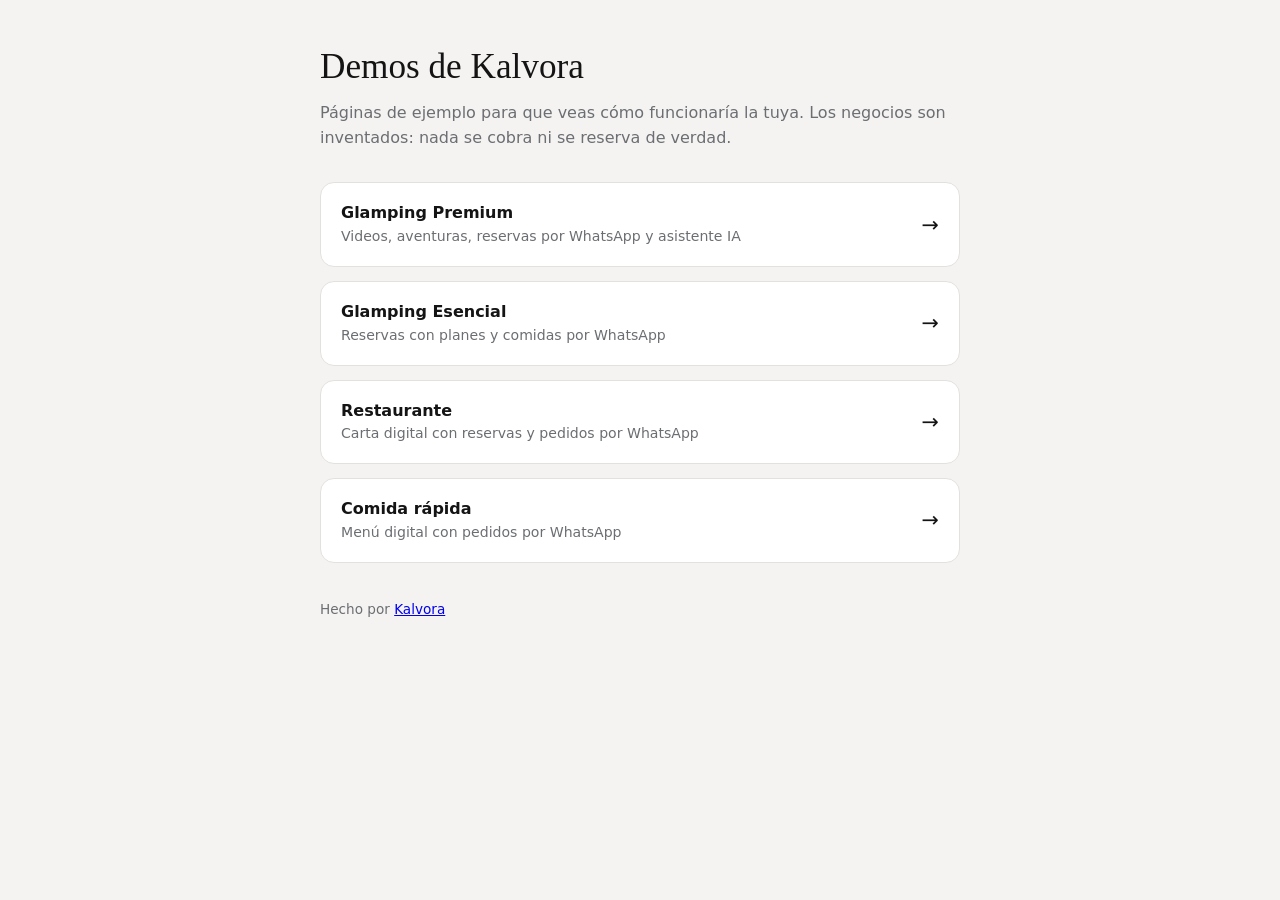
==== commit 1d32bbe3: "Agregar Glamping Esencial (versión sencilla) junto a la Premium" ====
--- a/index.html
+++ b/index.html
@@ -24,7 +24,8 @@
 <main>
   <h1>Demos de Kalvora</h1>
   <p>Páginas de ejemplo para que veas cómo funcionaría la tuya. Los negocios son inventados: nada se cobra ni se reserva de verdad.</p>
-  <a class="demo" href="glamping/"><div><strong>Glamping</strong><small>Reservas con planes y comidas por WhatsApp</small></div><span>→</span></a>
+  <a class="demo" href="glamping/"><div><strong>Glamping Premium</strong><small>Videos, aventuras, reservas por WhatsApp y asistente IA</small></div><span>→</span></a>
+  <a class="demo" href="glamping-esencial/"><div><strong>Glamping Esencial</strong><small>Reservas con planes y comidas por WhatsApp</small></div><span>→</span></a>
   <a class="demo" href="restaurante/"><div><strong>Restaurante</strong><small>Carta digital con reservas y pedidos por WhatsApp</small></div><span>→</span></a>
   <a class="demo" href="comida-rapida/"><div><strong>Comida rápida</strong><small>Menú digital con pedidos por WhatsApp</small></div><span>→</span></a>
   <footer>Hecho por <a href="https://kalvora.com.co">Kalvora</a></footer>
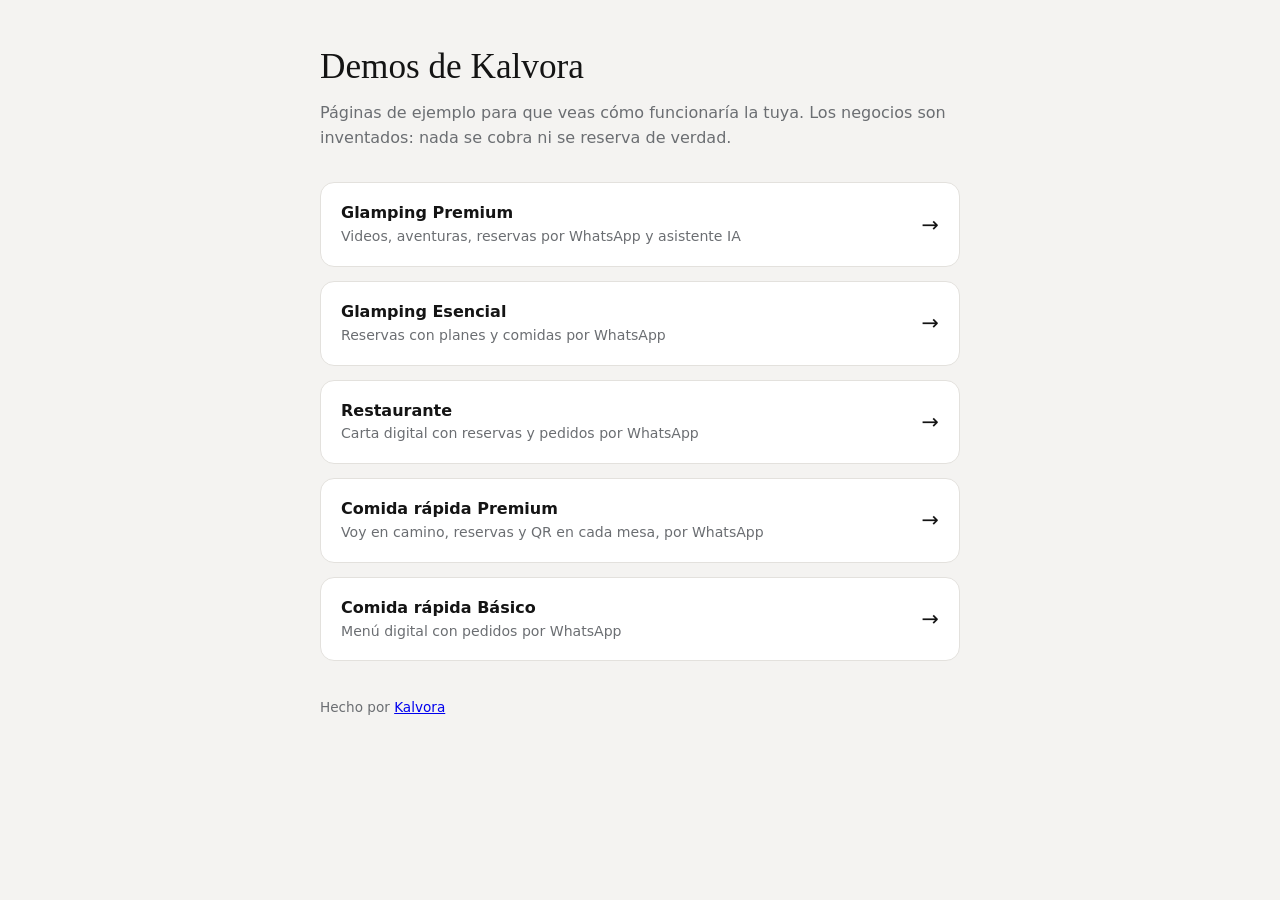
==== commit 294284e4: "Agregar Comida rápida Premium (voy en camino, reservas y QR en mesa) junto al básico" ====
--- a/index.html
+++ b/index.html
@@ -27,7 +27,8 @@
   <a class="demo" href="glamping/"><div><strong>Glamping Premium</strong><small>Videos, aventuras, reservas por WhatsApp y asistente IA</small></div><span>→</span></a>
   <a class="demo" href="glamping-esencial/"><div><strong>Glamping Esencial</strong><small>Reservas con planes y comidas por WhatsApp</small></div><span>→</span></a>
   <a class="demo" href="restaurante/"><div><strong>Restaurante</strong><small>Carta digital con reservas y pedidos por WhatsApp</small></div><span>→</span></a>
-  <a class="demo" href="comida-rapida/"><div><strong>Comida rápida</strong><small>Menú digital con pedidos por WhatsApp</small></div><span>→</span></a>
+  <a class="demo" href="comida-rapida-premium/"><div><strong>Comida rápida Premium</strong><small>Voy en camino, reservas y QR en cada mesa, por WhatsApp</small></div><span>→</span></a>
+  <a class="demo" href="comida-rapida/"><div><strong>Comida rápida Básico</strong><small>Menú digital con pedidos por WhatsApp</small></div><span>→</span></a>
   <footer>Hecho por <a href="https://kalvora.com.co">Kalvora</a></footer>
 </main>
 </body>
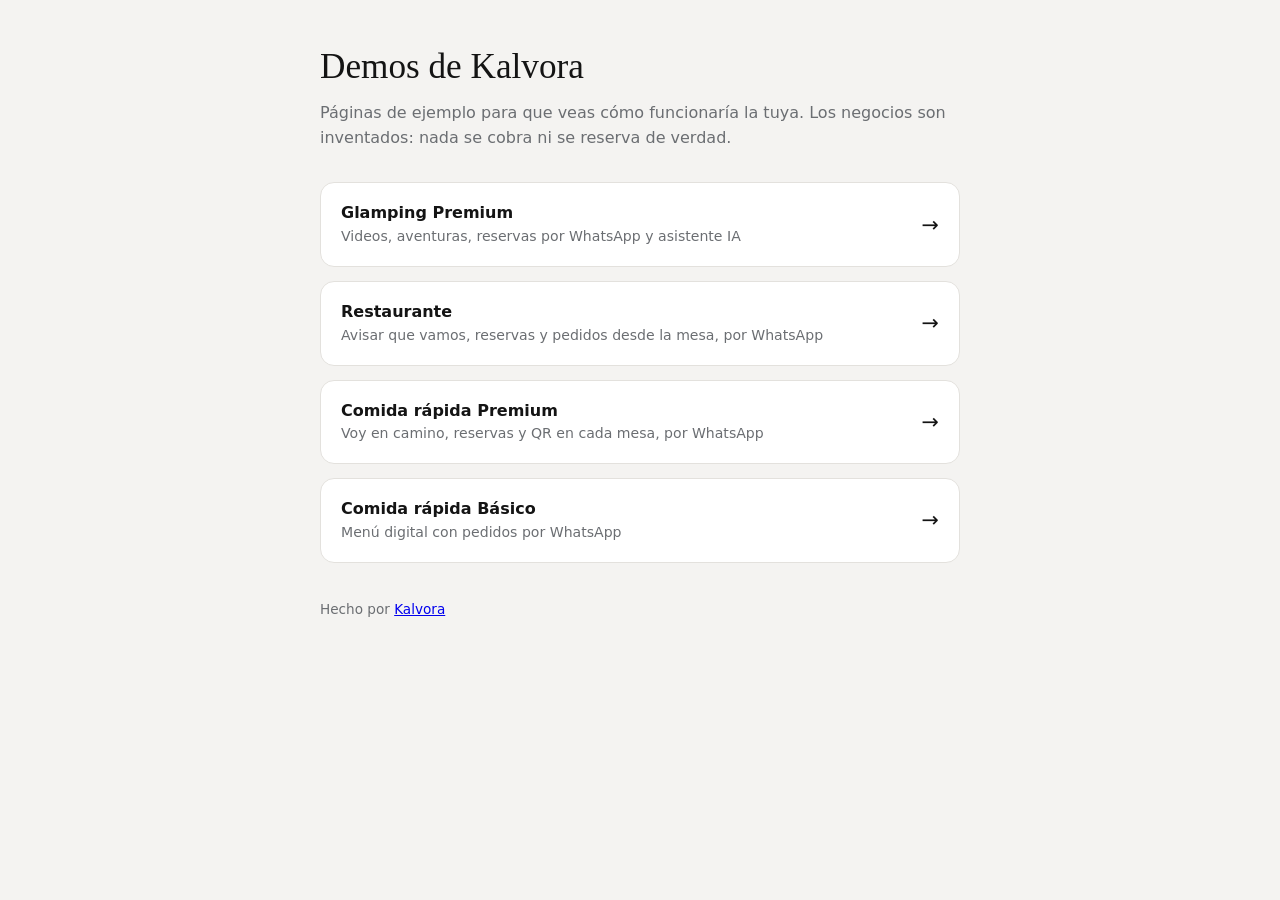
==== commit 86004709: "Demos: restaurante y premium actualizados; se baja Glamping Esencial" ====
--- a/index.html
+++ b/index.html
@@ -25,8 +25,7 @@
   <h1>Demos de Kalvora</h1>
   <p>Páginas de ejemplo para que veas cómo funcionaría la tuya. Los negocios son inventados: nada se cobra ni se reserva de verdad.</p>
   <a class="demo" href="glamping/"><div><strong>Glamping Premium</strong><small>Videos, aventuras, reservas por WhatsApp y asistente IA</small></div><span>→</span></a>
-  <a class="demo" href="glamping-esencial/"><div><strong>Glamping Esencial</strong><small>Reservas con planes y comidas por WhatsApp</small></div><span>→</span></a>
-  <a class="demo" href="restaurante/"><div><strong>Restaurante</strong><small>Carta digital con reservas y pedidos por WhatsApp</small></div><span>→</span></a>
+  <a class="demo" href="restaurante/"><div><strong>Restaurante</strong><small>Avisar que vamos, reservas y pedidos desde la mesa, por WhatsApp</small></div><span>→</span></a>
   <a class="demo" href="comida-rapida-premium/"><div><strong>Comida rápida Premium</strong><small>Voy en camino, reservas y QR en cada mesa, por WhatsApp</small></div><span>→</span></a>
   <a class="demo" href="comida-rapida/"><div><strong>Comida rápida Básico</strong><small>Menú digital con pedidos por WhatsApp</small></div><span>→</span></a>
   <footer>Hecho por <a href="https://kalvora.com.co">Kalvora</a></footer>
